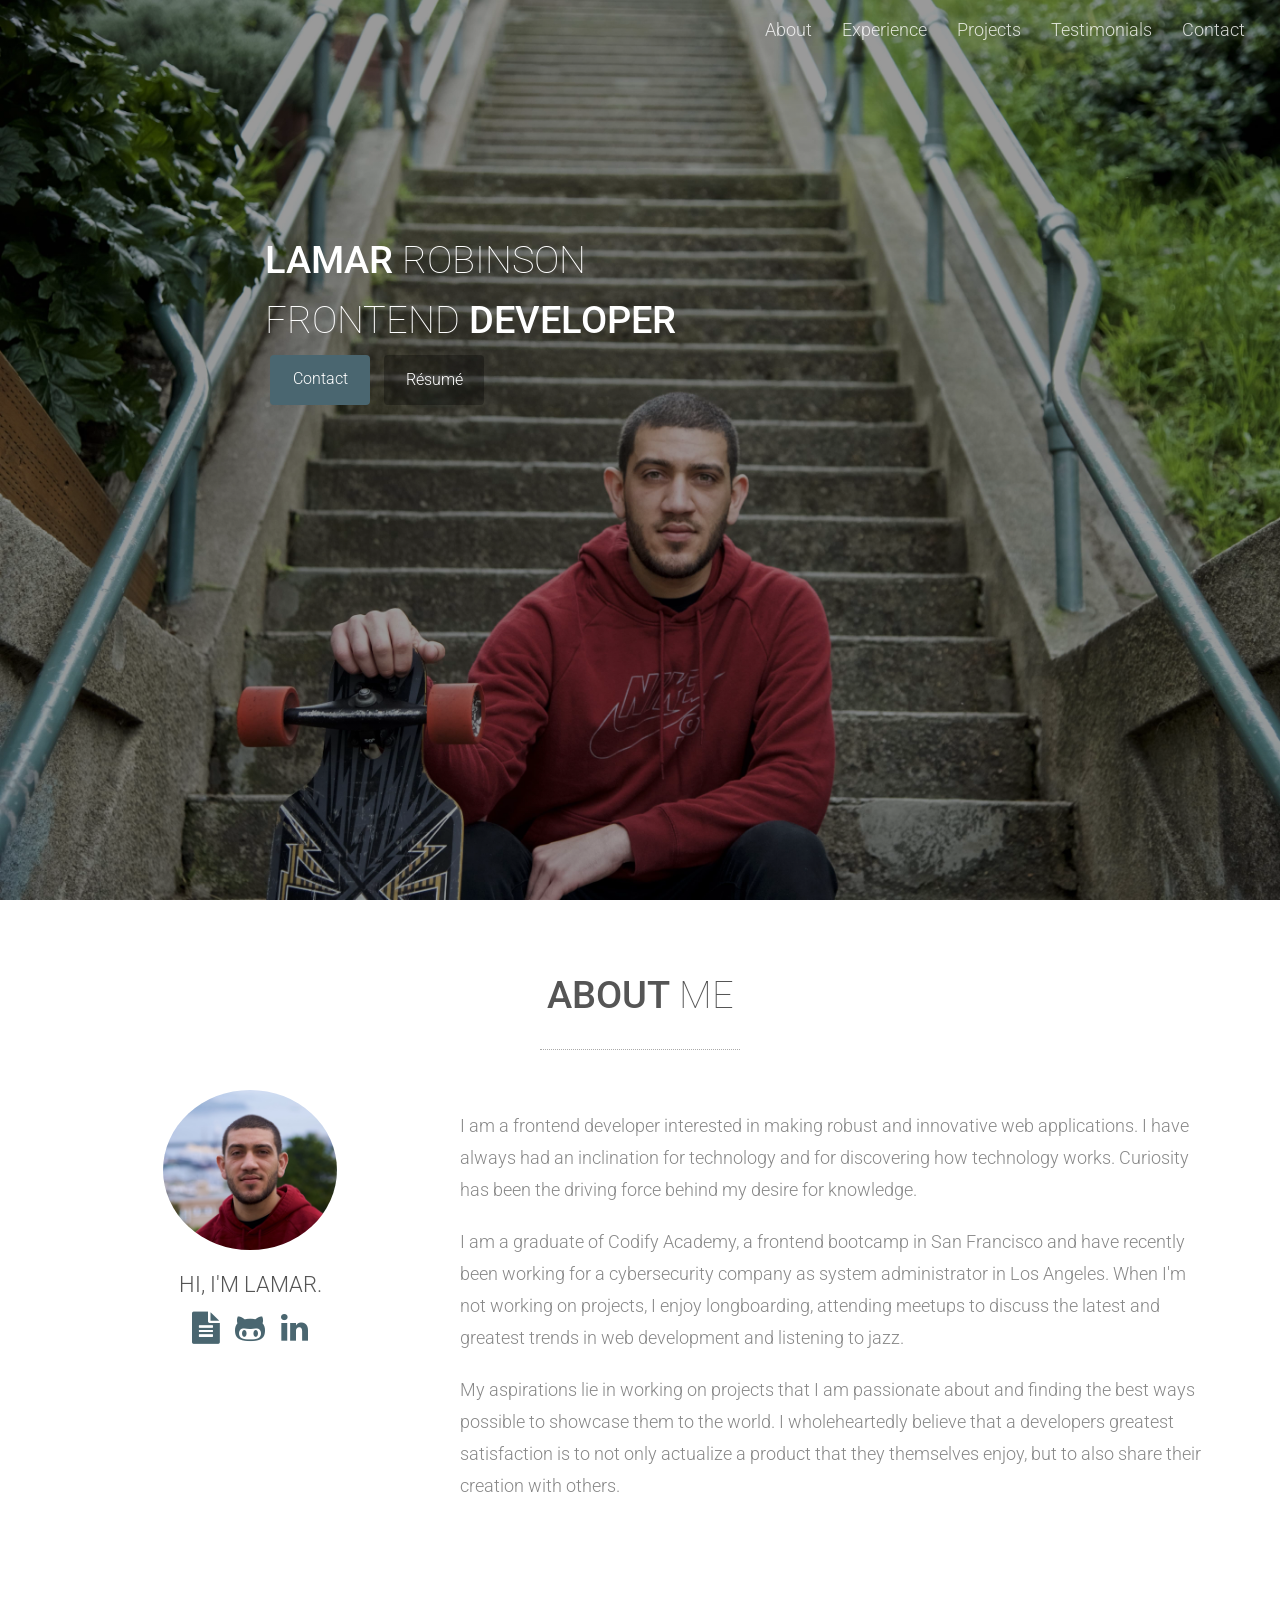
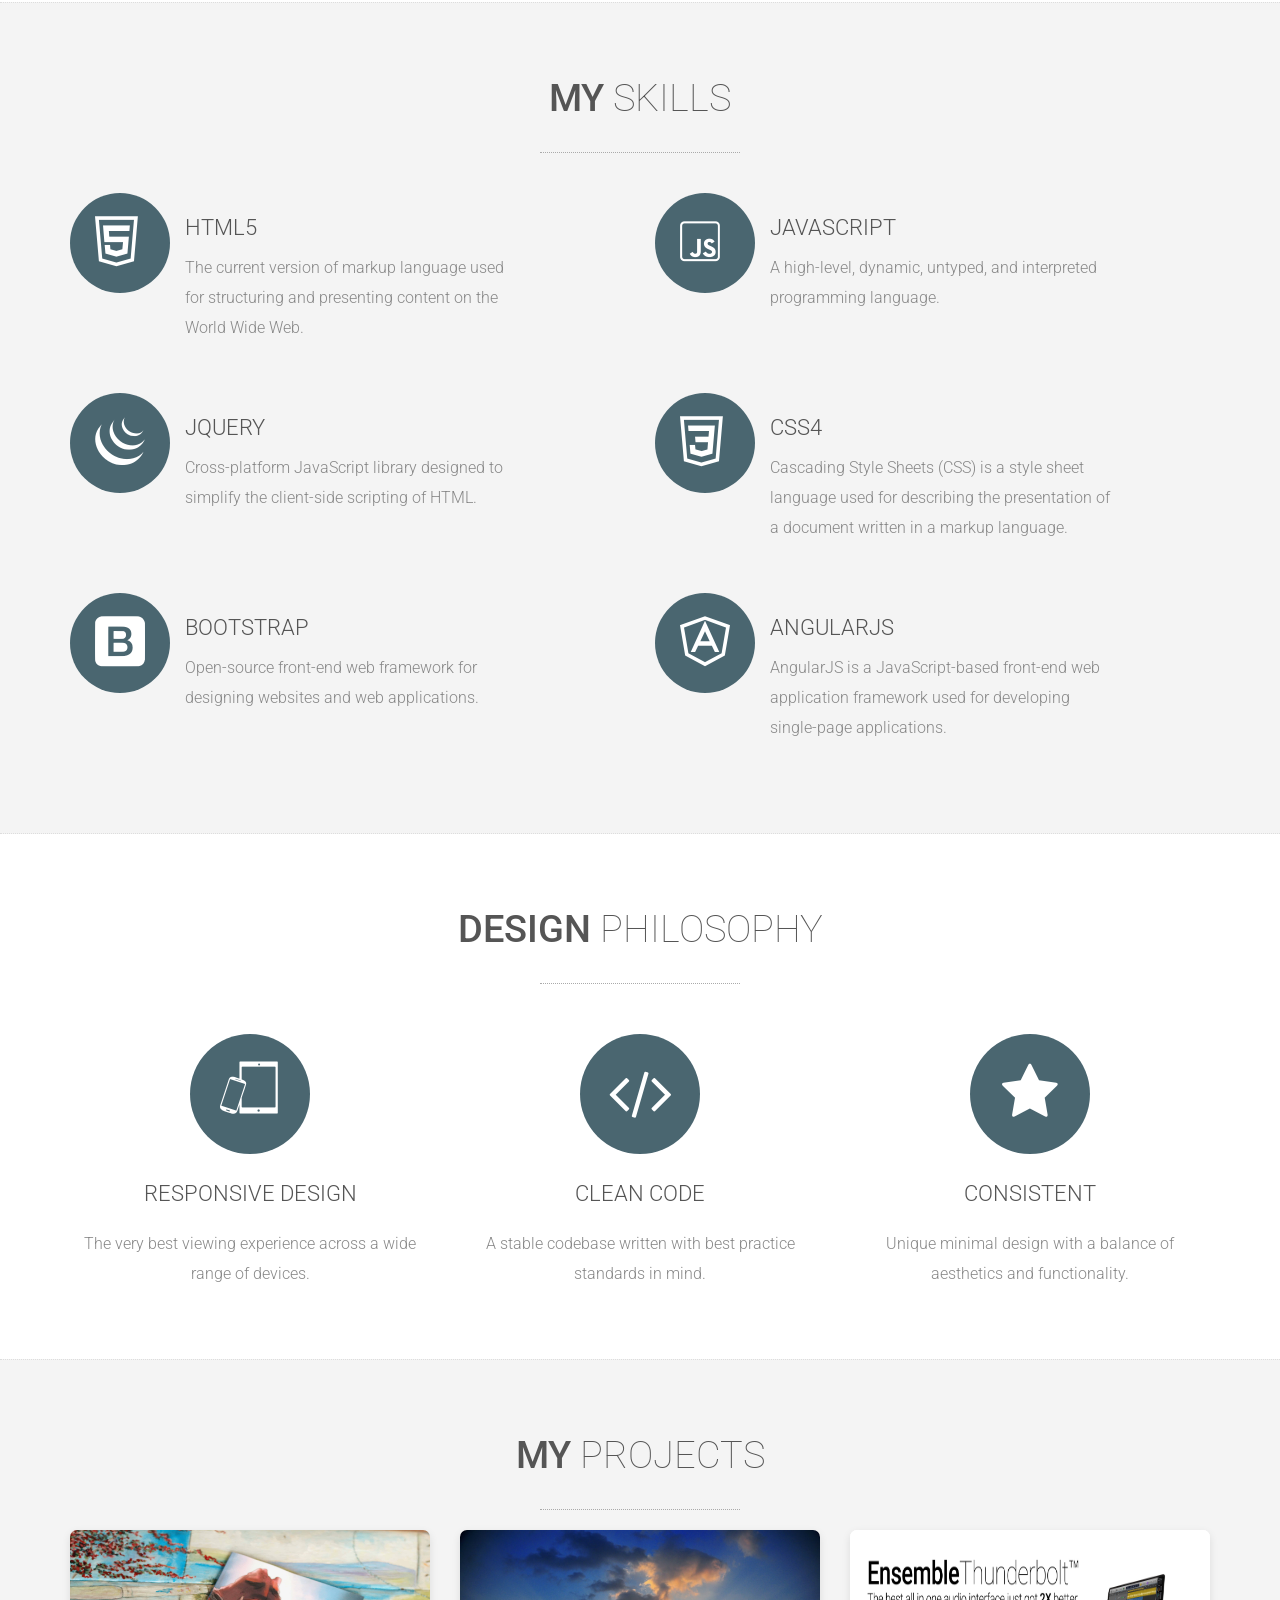
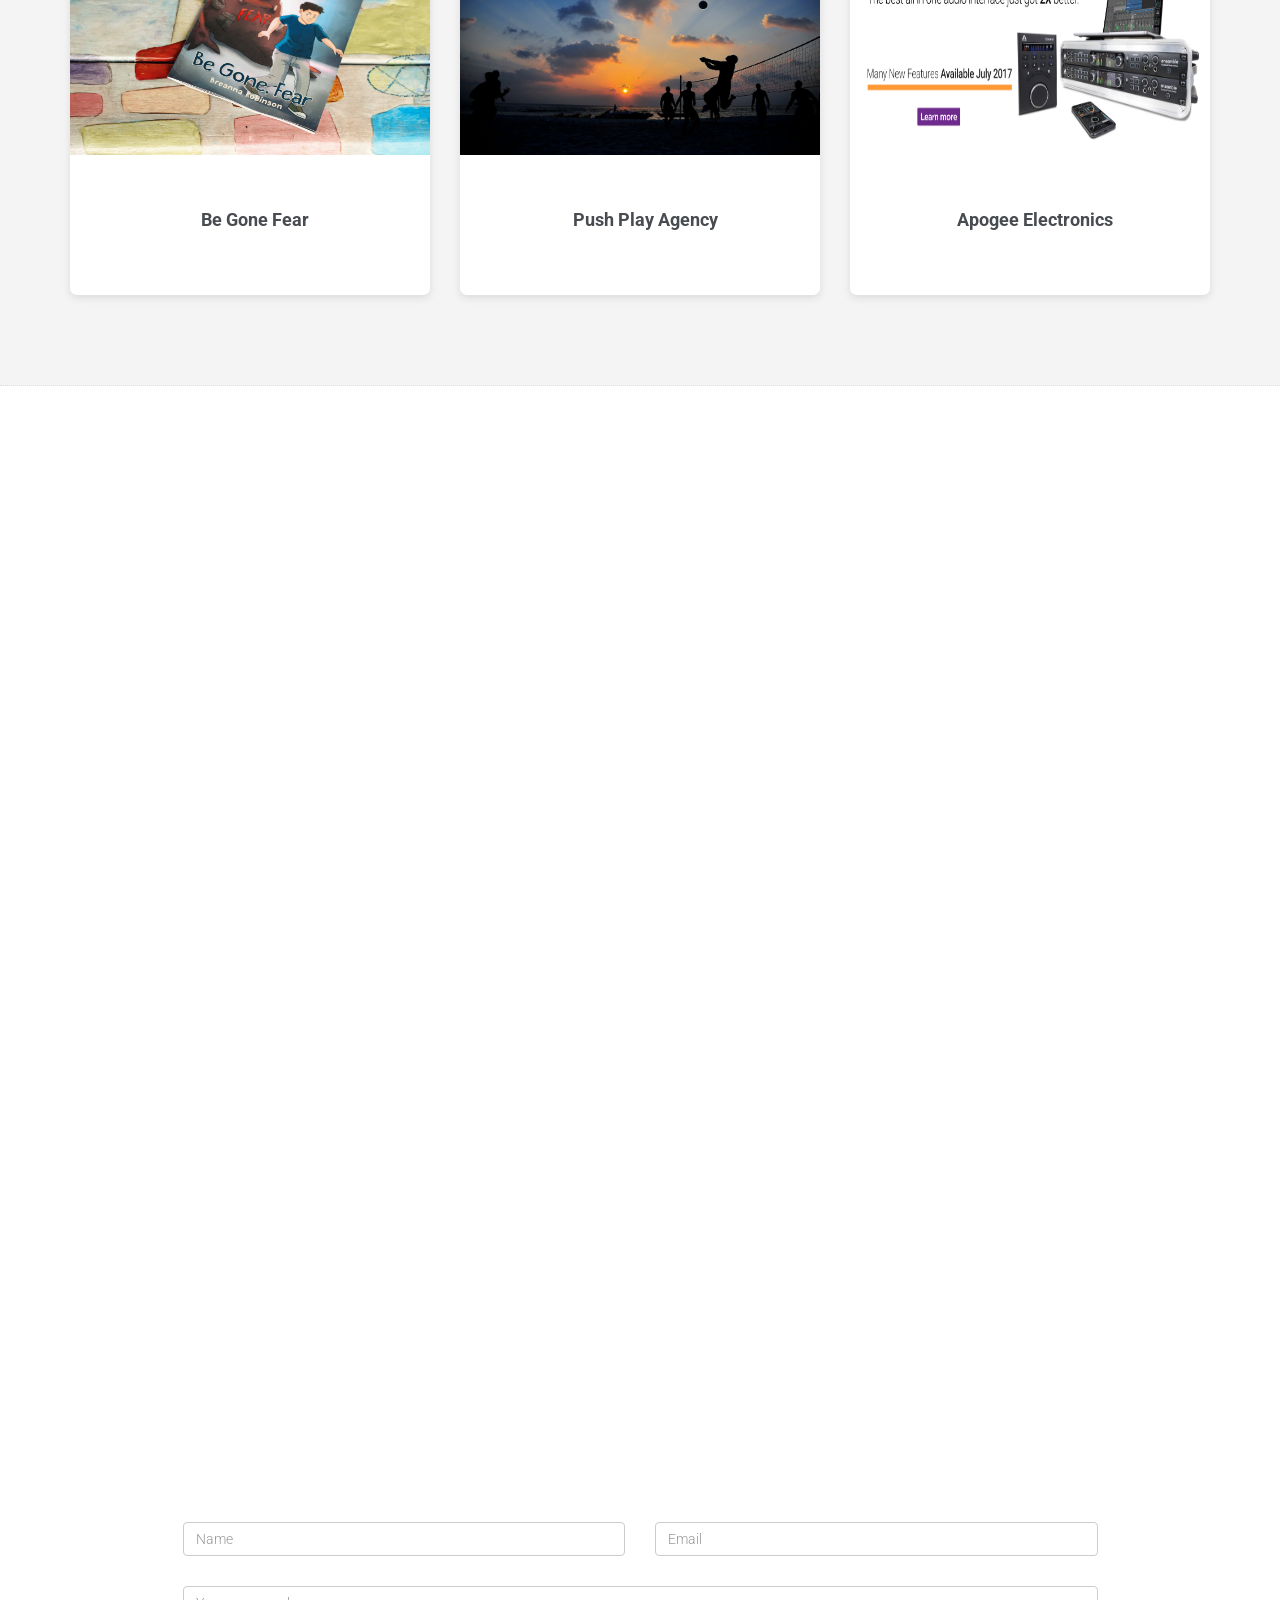
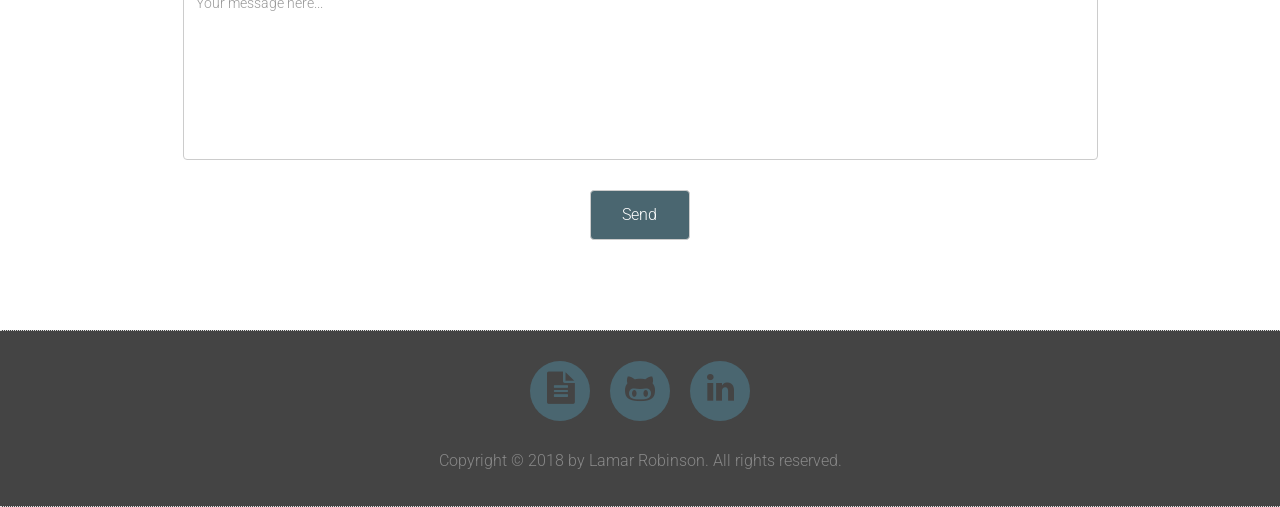
==== index.html @ 63bab038 "Apogee fix" ====
<!DOCTYPE html>
<html lang="en">

<head>

  <meta charset="utf-8">
  <meta http-equiv="X-UA-Compatible" content="IE=edge">
  <meta name="viewport" content="width=device-width, initial-scale=1">
  <title>Lamar Robinson | FrontEnd Developer</title>
  <meta name="description" content="Developer Portfolio">
  <meta name="keywords" content="Developer Portfolio">
  <meta name="author" content="Lamar Robinson">

  <!-- CSS -->
  <link rel="stylesheet" href="http://fonts.googleapis.com/css?family=Roboto:400,100,300,500">
  <link rel="stylesheet" href="src/css/bootstrap.min.css">
  <link rel="stylesheet" href="src/fonts/font-mfizz/font-mfizz.css">
  <link rel="stylesheet" href="src/fonts/font-awesome/css/font-awesome.min.css">
  <link rel="stylesheet" href="src/css/animate.css">
  <link rel="stylesheet" href="src/css/style.css">
  <link rel="stylesheet" href="src/css/media-queries.css">

  <!-- Favicon -->
  <link rel="shortcut icon" href="src/favicon/favicon.ico">

</head>

<body>

  <!-- Navigation -->
  <nav class="navbar navbar-inverse navbar-fixed-top navbar-no-bg" role="navigation">
    <div class="container-fuild">
      <div class="navbar-header">
        <button type="button" class="navbar-toggle collapsed" data-toggle="collapse" data-target="#top-navbar-1">
						<span class="sr-only">Toggle navigation</span>
						<span class="icon-bar"></span>
						<span class="icon-bar"></span>
						<span class="icon-bar"></span>
					</button>
      </div>
      <!-- Collect the nav links, forms, and other content for toggling -->
      <div class="collapse navbar-collapse" id="top-navbar-1">
        <ul class="nav navbar-nav navbar-right">
          <li><a class="scroll-link" data-toggle="collapse" data-target="#top-navbar-1" href="#about-me">About</a></li>
          <li><a class="scroll-link" data-toggle="collapse" data-target="#top-navbar-1" href="#skills">Experience</a></li>
          <li><a class="scroll-link" data-toggle="collapse" data-target="#top-navbar-1" href="#projects">Projects</a></li>
          <li><a class="scroll-link" data-toggle="collapse" data-target="#top-navbar-1" href="#testimonials">Testimonials</a></li>
          <li><a class="scroll-link" data-toggle="collapse" data-target="#top-navbar-1" href="#contact">Contact</a></li>
        </ul>
      </div>
    </div>
  </nav>

  <!-- Header -->
  <header class="section-container section-container-image-bg header-container">
    <div class="container-fluid">
      <div class="row">
        <div class="col-sm-12">
          <div class="header-text">
            <h1 class="wow fadeInLeftBig"><strong>Lamar</strong> Robinson</h1>
            <h1 class="wow fadeInLeftBig">FrontEnd <strong>Developer</strong></h1>
            <div class="header-links wow fadeInUp">
              <a class="btn btn-default scroll-link" href="#contact">Contact</a>
              <a class="btn btn-alt" href="src/pdf/resume.pdf" target="_blank">Résumé</a>
            </div>
          </div>
        </div>
      </div>
    </div>
  </header>

  <!-- About Me -->
  <section class="section-container about-me-container">
    <div class="container">
      <div class="row">
        <div class="col-sm-12 section-description wow fadeIn">
          <h2><strong>About</strong> Me</h2>
          <div class="divider-1 wow fadeInUp"><span></span></div>
        </div>
      </div>
      <div class="row">
        <div class="col-sm-4 about-me-box wow fadeInUp">
          <div class="about-me-photo">
            <img src="src/img/about/about.jpg">
          </div>
          <h3>Hi, I'm Lamar.</h3>
          <div class="about-me-social">
            <a href="src/pdf/resume.pdf" target="_blank"><i class="fa fa-file-text"></i></a>
            <a href="https://github.com/lrobinson823" target="_blank"><i class="fa fa-github-alt"></i></a>
            <a href="https://www.linkedin.com/in/lamar-robinson-383b4a132/" target="_blank"><i class="fa fa-linkedin"></i></a>
          </div>
        </div>
        <div class="col-sm-8 about-me-box wow fadeInLeft">
          <div class="about-me-box-text">
            <p class="medium-paragraph">
              I am a frontend developer interested in making robust and innovative web applications. I have always had an inclination for technology and for discovering how technology works. Curiosity has been the driving force behind my desire for knowledge.
            </p>
            <p class="medium-paragraph">
              I am a graduate of Codify Academy, a frontend bootcamp in San Francisco and have recently been working for a cybersecurity company as system administrator in Los Angeles. When I'm not working on projects, I enjoy longboarding, attending meetups to discuss
              the latest and greatest trends in web development and listening to jazz.
            </p>
            <p class="medium-paragraph">
              My aspirations lie in working on projects that I am passionate about and finding the best ways possible to showcase them to the world. I wholeheartedly believe that a developers greatest satisfaction is to not only actualize a product that they themselves
              enjoy, but to also share their creation with others.
            </p>
          </div>
        </div>
      </div>
    </div>
  </section>

  <!-- My Skills -->
  <section class="section-container section-container-gray-bg skills-container">
    <div class="container">
      <div class="row">
        <div class="col-sm-12 section-description wow fadeIn">
          <h2><strong>My</strong> Skills</h2>
          <div class="divider-1 wow fadeInUp"><span></span></div>
        </div>
      </div>
      <div class="row">
        <div class="col-sm-6 skills-box wow fadeInRight">
          <div class="col-sm-4 skills-box-text-icon">
            <i class="icon-html5"></i>
          </div>
          <div class="col-sm-8 skills-box-text-description">
            <h3>HTML5</h3>
            <p>The current version of markup language used for structuring and presenting content on the World Wide Web.</p>
          </div>
        </div>
        <div class="col-sm-6 skills-box wow fadeInRight">
          <div class="col-sm-4 skills-box-text-icon">
            <i class="icon-javascript"></i>
          </div>
          <div class="col-sm-8 skills-box-text-description">
            <h3>Javascript</h3>
            <p>A high-level, dynamic, untyped, and interpreted programming language.</p>
          </div>
        </div>
      </div>
      <div class="row">
        <div class="col-sm-6 skills-box wow fadeInRight">
          <div class="col-sm-4 skills-box-text-icon">
            <i class="icon-jquery"></i>
          </div>
          <div class="col-sm-8 skills-box-text-description">
            <h3>Jquery</h3>
            <p>Cross-platform JavaScript library designed to simplify the client-side scripting of HTML.</p>
          </div>
        </div>
        <div class="col-sm-6 skills-box wow fadeInRight">
          <div class="col-sm-4 skills-box-text-icon">
            <i class="icon-css3"></i>
          </div>
          <div class="col-sm-8 skills-box-text-description">
            <h3>CSS4</h3>
            <p>Cascading Style Sheets (CSS) is a style sheet language used for describing the presentation of a document written in a markup language.</p>
          </div>
        </div>
      </div>
      <div class="row">
        <div class="col-sm-6 skills-box wow fadeInRight">
          <div class="col-sm-4 skills-box-text-icon">
            <i class="icon-bootstrap"></i>
          </div>
          <div class="col-sm-8 skills-box-text-description">
            <h3>Bootstrap</h3>
            <p>Open-source front-end web framework for designing websites and web applications.</p>
          </div>
        </div>
        <div class="col-sm-6 skills-box wow fadeInRight">
          <div class="col-sm-4 skills-box-text-icon">
            <i class="icon-angular-alt"></i>
          </div>
          <div class="col-sm-8 skills-box-text-description">
            <h3>AngularJS</h3>
            <p>AngularJS is a JavaScript-based front-end web application framework used for developing single-page applications.</p>
          </div>
        </div>
      </div>
    </div>
  </section>

  <!-- Design Philosophy -->
  <section class="section-container philosophy-container">
    <div class="container">
      <div class="row">
        <div class="col-sm-12 section-description wow fadeIn">
          <h2><strong>Design</strong> Philosophy</h2>
          <div class="divider-1 wow fadeInUp"><span></span></div>
        </div>
      </div>
      <div class="row">
        <div class="col-sm-4 philosophy-box wow fadeInUp">
          <div class="philosophy-box-icon">
            <i class="icon-mobile-device"></i>
          </div>
          <h3>Responsive Design</h3>
          <p>The very best viewing experience across a wide range of devices.</p>
        </div>
        <div class="col-sm-4 philosophy-box wow fadeInDown">
          <div class="philosophy-box-icon">
            <i class="fa fa-code"></i>
          </div>
          <h3>Clean Code</h3>
          <p>A stable codebase written with best practice standards in mind.</p>
        </div>
        <div class="col-sm-4 philosophy-box wow fadeInUp">
          <div class="philosophy-box-icon">
            <i class="fa fa-star"></i>
          </div>
          <h3>Consistent</h3>
          <p>Unique minimal design with a balance of aesthetics and functionality.</p>
        </div>
      </div>
    </div>
  </section>

  <!-- Projects -->
  <section class="section-container section-container-gray-bg projects-container">
    <div class="container">
      <div class="row">
        <div class="col-sm-12 section-description wow fadeIn">
          <h2><strong>My</strong> Projects</h2>
          <div class="divider-1 wow fadeInUp"><span></span></div>
        </div>
      </div>
      <div class="row">
        <div class="col-md-4 col-sm-6 col-xxs-12 wow fadeIn">
          <a class="project" href="http://begonefear.com/" target="_blank">
            <img src="src/img/projects/BeGoneFear.jpg" class="img-responsive">
            <div class="project-text">
              <h2>Be Gone Fear</h2>
              <p></p>
            </div>
          </a>
        </div>
        <div class="col-md-4 col-sm-6 col-xxs-12 wow fadeIn">
          <a class="project" href="https://pushplayagency.github.io/" target="_blank">
            <img src="src/img/projects/PushPlayAgency.jpg" class="img-responsive">
            <div class="project-text">
              <h2>Push Play Agency</h2>
              <p></p>
            </div>
          </a>
        </div>
        <div class="col-md-4 col-sm-6 col-xxs-12 wow fadeIn">
          <a class="project" href="https://apogeeelectronics.github.io/" target="_blank">
            <img src="src/img/projects/Apogee.jpg" class="img-responsive">
            <div class="project-text">
              <h2>Apogee Electronics</h2>
              <p></p>
            </div>
          </a>
        </div>
      </div>
    </div>
  </section>

  <!-- My Testimonials -->
  <section class="section-container testimonials-container">
    <div class="container">
      <div class="row">
        <div class="col-sm-12 section-description wow fadeIn">
          <h2><strong>My</strong> Testimonials</h2>
          <div class="divider-1 wow fadeInUp"><span></span></div>
        </div>
      </div>
      <div class="row">
        <div class="col-sm-10 col-sm-offset-1 testimonial-list wow fadeInUp">
          <div role="tabpanel">
            <!-- Tab panes -->
            <div class="tab-content">
              <div class="tab-pane fade in active" role="tabpanel" id="tab1">
                <div class="testimonial-image">
                  <img src="src/img/testimonials/philippSchulte.jpg">
                </div>
                <div class="testimonial-text">
                  <h4><strong>Philipp Schulte</strong> - Developer at <img src="src/img/testimonials/fastlyLogo.jpg"></h4>
                  <p>
                    "I would highly recommend Lamar as a conscientious developer dedicated to improving his coding skills and refining his craft."
                  </p>
                </div>
              </div>
              <div class="tab-pane fade" role="tabpanel" id="tab2">
                <div class="testimonial-image">
                  <img src="src/img/testimonials/isaacHartwick.jpg">
                </div>
                <div class="testimonial-text">
                  <h4><strong>Isaac Hartwick</strong> - Developer at <img src="src/img/testimonials/edrivingLogo.jpg"></h4>
                  <p>
                    "Lamar is an all around great guy. He's very dependable and has a great combination of technical and soft skills. He's very engaging and not afraid to ask questions to better comprehend the task at hand."
                  </p>
                </div>
              </div>
            </div>
            <!-- Nav tabs -->
            <ul class="nav nav-tabs" role="tablist">
              <li class="active" role="presentation">
                <a href="#tab1" aria-controls="tab1" role="tab" data-toggle="tab"></a>
              </li>
              <li role="presentation">
                <a href="#tab2" aria-controls="tab2" role="tab" data-toggle="tab"></a>
              </li>
            </ul>
          </div>
        </div>
      </div>
    </div>
  </section>

  <!-- Call to Action -->
  <section class="section-container section-container-image-bg call-to-action-container">
    <div class="container">
      <div class="row">
        <div class="col-sm-12 section-description wow fadeInLeftBig">
          <h2><strong>Let's</strong> Collaborate!</h2>
          <div class="divider-1 wow fadeInUp"><span></span></div>
          <p class="medium-paragraph">
            I am always looking for new and exciting work to add to my portfolio. I can't wait to hear about your project and look forward to learning how we can work together to make it happen! I’m currently open to project-based work as well as interested in full-time
            opportunities. If you are looking for a frontend developer, drop me a line!
          </p>
        </div>
      </div>
    </div>
  </section>

  <!-- Contact -->
  <section class="section-container contact-container">
    <div class="container">
      <div class="row">
        <div class="col-sm-12 section-description wow fadeIn">
          <h2><strong>Get</strong> Connected</h2>
          <div class="divider-1 wow fadeInUp"><span></span></div>
        </div>
      </div>
      <div class="row">
        <div class="col-lg-10 col-lg-offset-1">
          <form class="contact-form" method="POST" action="https://formspree.io/NW823@yahoo.com">
            <div class="col-md-6">
              <input class="form-control" type="text" name="name" placeholder="Name" required>
            </div>
            <div class="col-md-6">
              <input class="form-control" type="email" name="_replyto" placeholder="Email" required>
            </div>
            <div class="col-md-12">
              <textarea class="form-control" rows="8" name="message" placeholder="Your message here..." required></textarea>
            </div>
            <div class="col-md-4 col-md-offset-4">
              <input class="btn btn-default" type="submit" value="Send">
            </div>
          </form>
        </div>
      </div>
    </div>
  </section>

  <!-- Footer -->
  <footer class="section-container section-container-dark-gray-bg footer-container">
    <div class="container">
      <div class="row">
        <div class="col-sm-12 footer-social">
          <a href="src/pdf/resume.pdf" target="_blank"><i class="fa fa-file-text"></i></a>
          <a href="https://github.com/lrobinson823" target="_blank"><i class="fa fa-github-alt"></i></a>
          <a href="https://www.linkedin.com/in/lamar-robinson-383b4a132/" target="_blank"><i class="fa fa-linkedin"></i></a>
        </div>
      </div>
      <div class="row">
        <div class="col-sm-12 footer-copyright">
          Copyright © 2018 by Lamar Robinson. All rights reserved.
        </div>
      </div>
    </div>
  </footer>

  <!-- Javascript -->
  <script src="src/js/jquery.min.js"></script>
  <script src="src/js/bootstrap.min.js"></script>
  <script src="src/js/wow.min.js"></script>
  <script src="src/js/waypoints.min.js"></script>
  <script src="src/js/scripts.js"></script>

</body>

</html>
---- src/fonts/font-mfizz/font-mfizz.css ----
/*!
 * Font Mfizz 2.4.1
 * Copyright 2013-2017 Fizzed, Inc.
 * MIT License
 *
 * Project: http://fizzed.com/oss/font-mfizz
 *
 * The font designed for technology and software geeks representing programming
 * languages, operating systems, software engineering, and technology.
 *
 * Fizzed, Inc.
 * Web: http://fizzed.com/
 * Twitter: http://twitter.com/fizzed_inc
 */

@font-face {
  font-family: "FontMfizz";
  src: url("./font-mfizz.eot");
  src: url("./font-mfizz.eot?#iefix") format("embedded-opentype"),
       url("./font-mfizz.woff") format("woff"),
       url("./font-mfizz.ttf") format("truetype"),
       url("./font-mfizz.svg#font-mfizz") format("svg");
  font-weight: normal;
  font-style: normal;
}

@media screen and (-webkit-min-device-pixel-ratio:0) {
  @font-face {
    font-family: "FontMfizz";
    src: url("./font-mfizz.svg#font-mfizz") format("svg");
  }
}

[data-icon]:before { content: attr(data-icon); }

[data-icon]:before,
.icon-3dprint:before,
.icon-alpinelinux:before,
.icon-angular:before,
.icon-angular-alt:before,
.icon-antenna:before,
.icon-apache:before,
.icon-archlinux:before,
.icon-aws:before,
.icon-azure:before,
.icon-backbone:before,
.icon-blackberry:before,
.icon-bomb:before,
.icon-bootstrap:before,
.icon-c:before,
.icon-cassandra:before,
.icon-centos:before,
.icon-clojure:before,
.icon-codeigniter:before,
.icon-codepen:before,
.icon-coffee-bean:before,
.icon-cplusplus:before,
.icon-csharp:before,
.icon-css:before,
.icon-css3:before,
.icon-css3-alt:before,
.icon-d3:before,
.icon-database:before,
.icon-database-alt:before,
.icon-database-alt2:before,
.icon-debian:before,
.icon-docker:before,
.icon-dreamhost:before,
.icon-elixir:before,
.icon-elm:before,
.icon-erlang:before,
.icon-exherbo:before,
.icon-fedora:before,
.icon-fire-alt:before,
.icon-freebsd:before,
.icon-freecodecamp:before,
.icon-gentoo:before,
.icon-ghost:before,
.icon-git:before,
.icon-gnome:before,
.icon-go:before,
.icon-go-alt:before,
.icon-google:before,
.icon-google-alt:before,
.icon-google-code:before,
.icon-google-developers:before,
.icon-gradle:before,
.icon-grails:before,
.icon-grails-alt:before,
.icon-grunt:before,
.icon-gulp:before,
.icon-gulp-alt:before,
.icon-hadoop:before,
.icon-haskell:before,
.icon-heroku:before,
.icon-html:before,
.icon-html5:before,
.icon-html5-alt:before,
.icon-iphone:before,
.icon-java:before,
.icon-java-bold:before,
.icon-java-duke:before,
.icon-javascript:before,
.icon-javascript-alt:before,
.icon-jetty:before,
.icon-jquery:before,
.icon-kde:before,
.icon-laravel:before,
.icon-line-graph:before,
.icon-linux-mint:before,
.icon-looking:before,
.icon-magento:before,
.icon-mariadb:before,
.icon-maven:before,
.icon-microscope:before,
.icon-mobile-device:before,
.icon-mobile-phone-alt:before,
.icon-mobile-phone-broadcast:before,
.icon-mongodb:before,
.icon-mssql:before,
.icon-mysql:before,
.icon-mysql-alt:before,
.icon-netbsd:before,
.icon-nginx:before,
.icon-nginx-alt:before,
.icon-nginx-alt2:before,
.icon-nodejs:before,
.icon-npm:before,
.icon-objc:before,
.icon-openshift:before,
.icon-oracle:before,
.icon-oracle-alt:before,
.icon-osx:before,
.icon-perl:before,
.icon-phone-alt:before,
.icon-phone-gap:before,
.icon-phone-retro:before,
.icon-php:before,
.icon-php-alt:before,
.icon-playframework:before,
.icon-playframework-alt:before,
.icon-plone:before,
.icon-postgres:before,
.icon-postgres-alt:before,
.icon-python:before,
.icon-raspberrypi:before,
.icon-reactjs:before,
.icon-redhat:before,
.icon-redis:before,
.icon-ruby:before,
.icon-ruby-on-rails:before,
.icon-ruby-on-rails-alt:before,
.icon-rust:before,
.icon-sass:before,
.icon-satellite:before,
.icon-scala:before,
.icon-scala-alt:before,
.icon-script:before,
.icon-script-alt:before,
.icon-shell:before,
.icon-sitefinity:before,
.icon-solaris:before,
.icon-splatter:before,
.icon-spring:before,
.icon-suse:before,
.icon-svg:before,
.icon-symfony:before,
.icon-tomcat:before,
.icon-ubuntu:before,
.icon-unity:before,
.icon-wireless:before,
.icon-wordpress:before,
.icon-x11:before {
  display: inline-block;
  font-family: "FontMfizz";
  font-style: normal;
  font-weight: normal;
  font-variant: normal;
  line-height: 1;
  text-decoration: inherit;
  text-rendering: optimizeLegibility;
  text-transform: none;
  -moz-osx-font-smoothing: grayscale;
  -webkit-font-smoothing: antialiased;
  font-smoothing: antialiased;
}

.icon-3dprint:before { content: "\f100"; }
.icon-alpinelinux:before { content: "\f101"; }
.icon-angular:before { content: "\f102"; }
.icon-angular-alt:before { content: "\f103"; }
.icon-antenna:before { content: "\f104"; }
.icon-apache:before { content: "\f105"; }
.icon-archlinux:before { content: "\f106"; }
.icon-aws:before { content: "\f107"; }
.icon-azure:before { content: "\f108"; }
.icon-backbone:before { content: "\f109"; }
.icon-blackberry:before { content: "\f10a"; }
.icon-bomb:before { content: "\f10b"; }
.icon-bootstrap:before { content: "\f10c"; }
.icon-c:before { content: "\f10d"; }
.icon-cassandra:before { content: "\f10e"; }
.icon-centos:before { content: "\f10f"; }
.icon-clojure:before { content: "\f110"; }
.icon-codeigniter:before { content: "\f111"; }
.icon-codepen:before { content: "\f112"; }
.icon-coffee-bean:before { content: "\f113"; }
.icon-cplusplus:before { content: "\f114"; }
.icon-csharp:before { content: "\f115"; }
.icon-css:before { content: "\f116"; }
.icon-css3:before { content: "\f117"; }
.icon-css3-alt:before { content: "\f118"; }
.icon-d3:before { content: "\f119"; }
.icon-database:before { content: "\f11a"; }
.icon-database-alt:before { content: "\f11b"; }
.icon-database-alt2:before { content: "\f11c"; }
.icon-debian:before { content: "\f11d"; }
.icon-docker:before { content: "\f11e"; }
.icon-dreamhost:before { content: "\f11f"; }
.icon-elixir:before { content: "\f120"; }
.icon-elm:before { content: "\f121"; }
.icon-erlang:before { content: "\f122"; }
.icon-exherbo:before { content: "\f123"; }
.icon-fedora:before { content: "\f124"; }
.icon-fire-alt:before { content: "\f125"; }
.icon-freebsd:before { content: "\f126"; }
.icon-freecodecamp:before { content: "\f127"; }
.icon-gentoo:before { content: "\f128"; }
.icon-ghost:before { content: "\f129"; }
.icon-git:before { content: "\f12a"; }
.icon-gnome:before { content: "\f12b"; }
.icon-go:before { content: "\f12c"; }
.icon-go-alt:before { content: "\f12d"; }
.icon-google:before { content: "\f12e"; }
.icon-google-alt:before { content: "\f12f"; }
.icon-google-code:before { content: "\f130"; }
.icon-google-developers:before { content: "\f131"; }
.icon-gradle:before { content: "\f132"; }
.icon-grails:before { content: "\f133"; }
.icon-grails-alt:before { content: "\f134"; }
.icon-grunt:before { content: "\f135"; }
.icon-gulp:before { content: "\f136"; }
.icon-gulp-alt:before { content: "\f137"; }
.icon-hadoop:before { content: "\f138"; }
.icon-haskell:before { content: "\f139"; }
.icon-heroku:before { content: "\f13a"; }
.icon-html:before { content: "\f13b"; }
.icon-html5:before { content: "\f13c"; }
.icon-html5-alt:before { content: "\f13d"; }
.icon-iphone:before { content: "\f13e"; }
.icon-java:before { content: "\f13f"; }
.icon-java-bold:before { content: "\f140"; }
.icon-java-duke:before { content: "\f141"; }
.icon-javascript:before { content: "\f142"; }
.icon-javascript-alt:before { content: "\f143"; }
.icon-jetty:before { content: "\f144"; }
.icon-jquery:before { content: "\f145"; }
.icon-kde:before { content: "\f146"; }
.icon-laravel:before { content: "\f147"; }
.icon-line-graph:before { content: "\f148"; }
.icon-linux-mint:before { content: "\f149"; }
.icon-looking:before { content: "\f14a"; }
.icon-magento:before { content: "\f14b"; }
.icon-mariadb:before { content: "\f14c"; }
.icon-maven:before { content: "\f14d"; }
.icon-microscope:before { content: "\f14e"; }
.icon-mobile-device:before { content: "\f14f"; }
.icon-mobile-phone-alt:before { content: "\f150"; }
.icon-mobile-phone-broadcast:before { content: "\f151"; }
.icon-mongodb:before { content: "\f152"; }
.icon-mssql:before { content: "\f153"; }
.icon-mysql:before { content: "\f154"; }
.icon-mysql-alt:before { content: "\f155"; }
.icon-netbsd:before { content: "\f156"; }
.icon-nginx:before { content: "\f157"; }
.icon-nginx-alt:before { content: "\f158"; }
.icon-nginx-alt2:before { content: "\f159"; }
.icon-nodejs:before { content: "\f15a"; }
.icon-npm:before { content: "\f15b"; }
.icon-objc:before { content: "\f15c"; }
.icon-openshift:before { content: "\f15d"; }
.icon-oracle:before { content: "\f15e"; }
.icon-oracle-alt:before { content: "\f15f"; }
.icon-osx:before { content: "\f160"; }
.icon-perl:before { content: "\f161"; }
.icon-phone-alt:before { content: "\f162"; }
.icon-phone-gap:before { content: "\f163"; }
.icon-phone-retro:before { content: "\f164"; }
.icon-php:before { content: "\f165"; }
.icon-php-alt:before { content: "\f166"; }
.icon-playframework:before { content: "\f167"; }
.icon-playframework-alt:before { content: "\f168"; }
.icon-plone:before { content: "\f169"; }
.icon-postgres:before { content: "\f16a"; }
.icon-postgres-alt:before { content: "\f16b"; }
.icon-python:before { content: "\f16c"; }
.icon-raspberrypi:before { content: "\f16d"; }
.icon-reactjs:before { content: "\f16e"; }
.icon-redhat:before { content: "\f16f"; }
.icon-redis:before { content: "\f170"; }
.icon-ruby:before { content: "\f171"; }
.icon-ruby-on-rails:before { content: "\f172"; }
.icon-ruby-on-rails-alt:before { content: "\f173"; }
.icon-rust:before { content: "\f174"; }
.icon-sass:before { content: "\f175"; }
.icon-satellite:before { content: "\f176"; }
.icon-scala:before { content: "\f177"; }
.icon-scala-alt:before { content: "\f178"; }
.icon-script:before { content: "\f179"; }
.icon-script-alt:before { content: "\f17a"; }
.icon-shell:before { content: "\f17b"; }
.icon-sitefinity:before { content: "\f17c"; }
.icon-solaris:before { content: "\f17d"; }
.icon-splatter:before { content: "\f17e"; }
.icon-spring:before { content: "\f17f"; }
.icon-suse:before { content: "\f180"; }
.icon-svg:before { content: "\f181"; }
.icon-symfony:before { content: "\f182"; }
.icon-tomcat:before { content: "\f183"; }
.icon-ubuntu:before { content: "\f184"; }
.icon-unity:before { content: "\f185"; }
.icon-wireless:before { content: "\f186"; }
.icon-wordpress:before { content: "\f187"; }
.icon-x11:before { content: "\f188"; }
---- src/css/style.css ----
body {
  font-family: 'Roboto', sans-serif;
  font-size: 16px;
  font-weight: 300;
  color: #888;
  line-height: 30px;
  text-align: center;
}

strong {
  font-weight: 500;
}

a, a:hover, a:focus {
  color: #4A6670;
  text-decoration: none;
  transition: all .3s;
  -o-transition: all .3s;
  -ms-transition: all .3s;
  -moz-transition: all .3s;
  -webkit-transition: all .3s;
}

h1, h2 {
  margin-top: 10px;
  font-size: 38px;
  font-weight: 100;
  color: #555;
  line-height: 50px;
  text-transform: uppercase;
}

h3 {
  font-size: 22px;
  font-weight: 300;
  color: #555;
  line-height: 30px;
  text-transform: uppercase;
}

img {
  max-width: 100%;
}

.medium-paragraph {
  font-size: 18px;
  line-height: 32px;
}

.colored-text {
  color: #4A6670;
}

::selection {
  background: #4A6670;
  color: #fff;
  text-shadow: none;
}

::-moz-selection {
  background: #4A6670;
  color: #fff;
  text-shadow: none;
}


/***** General style, all sections *****/

.section-container {
  margin: 0 auto;
}

.section-container-gray-bg {
  background: #f4f4f4;
  border-top: 1px dotted #ddd;
  border-bottom: 1px dotted #ddd;
}

.section-container-dark-gray-bg {
  background: #444;
  border-top: 1px dotted #ddd;
  border-bottom: 1px dotted #ddd;
}

.section-container-image-bg h1, .section-container-image-bg h2, .section-container-image-bg h3, .section-container-image-bg p {
  color: #fff;
}

.section-container-image-bg .divider-1 span {
  border-color: #fff;
}

.section-description {
  margin-top: 60px;
  padding-bottom: 10px;
}

.btn-default {
  display: inline-block;
  height: 50px;
  min-width: 100px;
  margin: 0 5px;
  padding: 16px 20px 16px 20px;
  background: #4A6670;
  font-size: 16px;
  font-weight: 300;
  line-height: 16px;
  color: #fff;
  border-radius: 4px;
  -moz-border-radius: 4px;
  -webkit-border-radius: 4px;
  border: none;
}

.btn-default:hover, .btn-default:focus, .btn-default:active {
  background: #4A6670;
  color: #fff;
}

.btn-alt {
  display: inline-block;
  height: 50px;
  min-width: 100px;
  margin: 0 5px;
  padding: 16px 20px 16px 20px;
  background: rgba(0, 0, 0, 0.3);
  font-size: 16px;
  font-weight: 300;
  line-height: 16px;
  color: #fff;
  border-radius: 4px;
  -moz-border-radius: 4px;
  -webkit-border-radius: 4px;
}

.btn-alt:hover, .btn-alt:focus, .btn-alt:active, .btn-alt:active:focus {
  background: #4A6670;
  color: #fff;
}


/***** Divider *****/

.divider-1 span {
  display: inline-block;
  width: 200px;
  border-bottom: 1px dotted #aaa;
}


/***** Navigation *****/

.navbar {
  margin-bottom: 0;
  background: #444;
  border: 0;
  transition: all .6s;
  -o-transition: all .6s;
  -ms-transition: all .6s;
  -moz-transition: all .6s;
  -webkit-transition: all .6s;
}

.navbar.navbar-no-bg {
  background: none;
}

ul.navbar-nav {
  font-size: 18px;
  color: #fff;
  margin-right: 20px;
}

.navbar-inverse ul.navbar-nav li a {
  padding-top: 20px;
  padding-bottom: 20px;
  color: #fff;
  opacity: 0.8;
}

.navbar-inverse ul.navbar-nav li a:hover {
  color: #fff;
  opacity: 1;
}

.navbar-inverse ul.navbar-nav li a:focus {
  color: #fff;
  outline: 0;
  opacity: 1;
}

.navbar-toggle {
  margin-top: 13px;
  margin-bottom: 13px;
}


/***** Header *****/

.header-container {
  background-image: linear-gradient(rgba(0, 0, 0, 0.4), rgba(0, 0, 0, 0.4)), url("../img/backgrounds/header.jpg");
  background-size: cover;
  background-position: center bottom;
  height: 100vh;
}

.header-text {
  text-align: left;
  padding: 225px 0 0 250px;
}

.header .header-links {
  margin-top: 35px;
}


/***** About Me *****/

.about-me-container {
  padding-bottom: 60px;
}

.about-me-box {
  margin-top: 20px;
  margin-bottom: 20px;
}

.about-me-box .about-me-photo img {
  max-height: 160px;
  border-radius: 50%;
  -moz-border-radius: 50%;
  -webkit-border-radius: 50%;
}

.about-me-box .about-me-social {
  margin-top: 5px;
  font-size: 32px;
  line-height: 36px;
}

.about-me-box .about-me-social a {
  margin: 0 4px;
  color: #4A6670;
}

.about-me-box-text {
  text-align: left;
}

.about-me-box-text .medium-paragraph {
  margin-top: 20px;
  margin-bottom: 20px;
}


/***** Skills *****/

.skills-container {
  padding-bottom: 60px;
}

.skills-box {
  margin-top: 20px;
  margin-bottom: 20px;
}

.skills-box-text-icon {
  width: 100px;
  height: 100px;
  line-height: 100px;
  color: #fff;
  font-size: 50px;
  text-align: center;
  vertical-align: middle;
  background: #4A6670;
  border-radius: 50%;
  -moz-border-radius: 50%;
  -webkit-border-radius: 50%;
}

.skills-box-text-description {
  text-align: left;
}


/***** Design Philosophy *****/

.philosophy-container {
  padding-bottom: 60px;
}

.philosophy-box {
  padding-top: 30px;
}

.philosophy-box .philosophy-box-icon {
  width: 120px;
  height: 120px;
  line-height: 120px;
  margin: 0 auto;
  color: #fff;
  font-size: 60px;
  text-align: center;
  vertical-align: middle;
  background: #4A6670;
  border-radius: 50%;
  -moz-border-radius: 50%;
  -webkit-border-radius: 50%;
}

.philosophy-box h3 {
  margin-top: 15px;
  padding: 10px 0;
}


/***** Projects *****/

.projects-container {
  padding-bottom: 60px;
}

.project {
  display: block;
  width: 100%;
  position: relative;
  background: #fff;
  overflow: hidden;
  z-index: 9;
  margin: 0 auto;
  margin-bottom: 30px;
  -webkit-box-shadow: 0 3px 8px 0 rgba(0, 0, 0, 0.1);
  -moz-box-shadow: 0 3px 8px 0 rgba(0, 0, 0, 0.1);
  -ms-box-shadow: 03px 8px 0 rgba(0, 0, 0, 0.1);
  -o-box-shadow: 0 3px 8px 0 rgba(0, 0, 0, 0.1);
  box-shadow: 0 3px 8px 0 rgba(0, 0, 0, 0.1);
  -webkit-border-radius: 7px;
  -moz-border-radius: 7px;
  -ms-border-radius: 7px;
  border-radius: 7px;
  -webkit-transition: 0.3s;
  -moz-transition: 0.3s;
  -o-transition: 0.3s;
  transition: 0.3s;
}

.project img {
  width: 100%;
  height: 225px;
  z-index: 8;
  opacity: 1;
  -webkit-transition: 0.3s;
  -o-transition: 0.3s;
  transition: 0.3s;
}

.project .project-text {
  width: 100%;
  height: 140px;
  padding: 30px 10px 10px 20px;
  text-align: center;
}

.project .project-text h2 {
  font-size: 18px;
  font-weight: bold;
  text-transform: none;
  margin-bottom: 10px;
  color: #484c50;
}

.project:hover {
  -webkit-box-shadow: 0 3px 20px 0 rgba(0, 0, 0, 0.1);
  -moz-box-shadow: 0 3px 20px 0 rgba(0, 0, 0, 0.1);
  -ms-box-shadow: 0 3px 20px 0 rgba(0, 0, 0, 0.1);
  -o-box-shadow: 0 3px 20px 0 rgba(0, 0, 0, 0.1);
  box-shadow: 0 3px 20px 0 rgba(0, 0, 0, 0.1);
}

.project:hover img {
  opacity: .7;
}


/***** Testimonials *****/

.testimonials-container {
  padding-bottom: 60px;
}

.testimonial-list {
  margin-top: 30px;
  text-align: center;
}

.testimonial-list .testimonial-image img {
  max-width: 160px;
  border-radius: 50%;
  -moz-border-radius: 50%;
  -webkit-border-radius: 50%;
}

.testimonial-list .testimonial-text {
  margin: 30px 100px 0px 100px;
  text-align: center;
}

.testimonial-list .testimonial-text img {
  height: 1em;
  width: auto;
}

.testimonial-list .nav-tabs {
  margin-top: 30px;
  border: 0;
}

.testimonial-list .nav-tabs li {
  float: none;
  display: inline-block;
  margin-left: 5px;
  margin-right: 5px;
}

.testimonial-list .nav-tabs li a {
  width: 14px;
  height: 14px;
  padding: 0;
  background: #ddd;
  border: 0;
  border-radius: 0;
  -moz-border-radius: 0;
  -webkit-border-radius: 0;
}

.testimonial-list .nav-tabs li a:hover {
  border: 0;
  background: #4A6670;
}

.testimonial-list .nav-tabs li.active a {
  background: #4A6670;
}

.testimonial-list .nav-tabs li.active a:focus {
  border: 0;
}


/***** Call to Action *****/

.call-to-action-container {
  background-image: linear-gradient(rgba(0, 0, 0, 0.4), rgba(0, 0, 0, 0.4)), url("../img/backgrounds/callToAction.jpg");
  background-size: cover;
  background-position: 50% 55%;
  background-attachment: fixed;
  text-align: center;
  vertical-align: middle;
  padding-bottom: 60px;
}


/***** Contact *****/

.contact-container {
  padding-bottom: 60px;
}

.contact-form {
  margin-top: 30px;
}

.contact-form input {
  margin-bottom: 30px;
}

.contact-form textarea {
  margin-bottom: 30px;
  resize: none;
}

.contact-form input, .contact-form textarea {
  outline: none;
  box-shadow: none !important;
  border: 1px solid #ccc !important;
}


/***** Footer *****/

.footer-container {
  padding-top: 30px;
  padding-bottom: 30px;
}

.footer-social {
  font-size: 42px;
  line-height: 42px;
}

.footer-social a i {
  display: inline-block;
  width: 60px;
  height: 60px;
  margin: 0 5px;
  padding-top: 7px;
  background: #4A6670;
  border-radius: 50%;
  -moz-border-radius: 50%;
  -webkit-border-radius: 50%;
  font-size: 32px;
  color: #444;
  line-height: 40px;
  text-align: center;
  vertical-align: middle;
}

.footer-copyright {
  margin-top: 25px;
}
---- src/css/media-queries.css ----
/* ----------- iPhone 5 and 5S ----------- */


/* Portrait */

@media only screen and (min-device-width: 320px) and (max-device-width: 568px) and (-webkit-min-device-pixel-ratio: 2) and (orientation: portrait) {
  /***** Navigation *****/
  .navbar.navbar-no-bg {
    background: #444;
  }
  .navbar-collapse {
    border: 0;
  }
  .navbar-inverse ul.navbar-nav li a {
    padding-top: 10px;
    padding-bottom: 10px;
  }
  /***** Header *****/
  .header-text {
    padding: 80px 0 0 0;
  }
  .header-text h1 {
    font-size: 25px;
    margin: 0;
  }
  .header-text .header-links {
    margin-top: 10px;
  }
  /***** About Me *****/
  .about-me-box {
    margin-right: 20px;
    margin-left: 20px;
  }
  .about-me-box-text {
    margin-top: 30px;
  }
  /***** Testimonials *****/
  .testimonial-list .testimonial-text {
    margin: 30px 0 0 0;
  }
  /***** Projects *****/
  .project {
    width: 90%;
  }
  .project img {
    height: 150px;
  }
  .project .project-text {
    height: 120px;
    padding: 10px;
  }
}


/* Landscape */

@media only screen and (min-device-width: 320px) and (max-device-width: 568px) and (-webkit-min-device-pixel-ratio: 2) and (orientation: landscape) {
  /***** Navigation *****/
  .navbar.navbar-no-bg {
    background: #444;
  }
  .navbar-collapse {
    border: 0;
  }
  .navbar-inverse ul.navbar-nav li a {
    padding-top: 10px;
    padding-bottom: 10px;
  }
  /***** Header *****/
  .header-text {
    padding: 80px 0 0 0;
  }
  .header-text h1 {
    font-size: 25px;
    margin: 0;
  }
  .header-text .header-links {
    margin-top: 10px;
  }
  /***** About Me *****/
  .about-me-box {
    margin-right: 20px;
    margin-left: 20px;
  }
  .about-me-box-text {
    margin-top: 30px;
  }
  /***** Testimonials *****/
  .testimonial-list .testimonial-text {
    margin: 30px 0 0 0;
  }
  /***** Projects *****/
  .project {
    width: 50%;
  }
  .project img {
    height: 150px;
  }
  .project .project-text {
    height: 120px;
    padding: 10px;
  }
}


/* ----------- iPhone 6 ----------- */


/* Portrait */

@media only screen and (min-device-width: 375px) and (max-device-width: 667px) and (-webkit-min-device-pixel-ratio: 2) and (orientation: portrait) {
  /***** Navigation *****/
  .navbar.navbar-no-bg {
    background: #444;
  }
  .navbar-collapse {
    border: 0;
  }
  .navbar-inverse ul.navbar-nav li a {
    padding-top: 10px;
    padding-bottom: 10px;
  }
  /***** Header *****/
  .header-text {
    padding: 120px 0 0 0;
  }
  .header-text h1 {
    font-size: 30px;
    margin: 0;
  }
  .header-text .header-links {
    margin-top: 10px;
  }
  /***** About Me *****/
  .about-me-box {
    margin-right: 20px;
    margin-left: 20px;
  }
  .about-me-box-text {
    margin-top: 30px;
  }
  /***** Testimonials *****/
  .testimonial-list .testimonial-text {
    margin: 30px 0 0 0;
  }
  /***** Projects *****/
  .project {
    width: 90%;
  }
  .project img {
    height: 150px;
  }
  .project .project-text {
    height: 120px;
    padding: 10px;
  }
}


/* Landscape */

@media only screen and (min-device-width: 375px) and (max-device-width: 667px) and (-webkit-min-device-pixel-ratio: 2) and (orientation: landscape) {
  /***** Navigation *****/
  .navbar.navbar-no-bg {
    background: #444;
  }
  .navbar-collapse {
    border: 0;
  }
  .navbar-inverse ul.navbar-nav li a {
    padding-top: 10px;
    padding-bottom: 10px;
  }
  /***** Header *****/
  .header-text {
    padding: 120px 0 0 0;
  }
  .header-text h1 {
    font-size: 30px;
    margin: 0;
  }
  .header-text .header-links {
    margin-top: 10px;
  }
  /***** About Me *****/
  .about-me-box {
    margin-right: 20px;
    margin-left: 20px;
  }
  .about-me-box-text {
    margin-top: 30px;
  }
  /***** Testimonials *****/
  .testimonial-list .testimonial-text {
    margin: 30px 0 0 0;
  }
  /***** Projects *****/
  .project {
    width: 50%;
  }
  .project img {
    height: 150px;
  }
  .project .project-text {
    height: 120px;
    padding: 10px;
  }
}


/* ----------- iPhone 6+ ----------- */


/* Portrait */

@media only screen and (min-device-width: 414px) and (max-device-width: 736px) and (-webkit-min-device-pixel-ratio: 3) and (orientation: portrait) {
  /***** Navigation *****/
  .navbar.navbar-no-bg {
    background: #444;
  }
  .navbar-collapse {
    border: 0;
  }
  .navbar-inverse ul.navbar-nav li a {
    padding-top: 10px;
    padding-bottom: 10px;
  }
  /***** Header *****/
  .header-text {
    padding: 150px 0 0 0;
  }
  .header-text h1 {
    font-size: 30px;
    margin: 0;
  }
  .header-text .header-links {
    margin-top: 10px;
  }
  /***** About Me *****/
  .about-me-box {
    margin-right: 20px;
    margin-left: 20px;
  }
  .about-me-box-text {
    margin-top: 30px;
  }
  /***** Testimonials *****/
  .testimonial-list .testimonial-text {
    margin: 30px 0 0 0;
  }
  /***** Projects *****/
  .project {
    width: 90%;
  }
  .project img {
    height: 150px;
  }
  .project .project-text {
    height: 120px;
    padding: 10px;
  }
}


/* Landscape */

@media only screen and (min-device-width: 414px) and (max-device-width: 736px) and (-webkit-min-device-pixel-ratio: 3) and (orientation: landscape) {
  /***** Navigation *****/
  .navbar.navbar-no-bg {
    background: #444;
  }
  .navbar-collapse {
    border: 0;
  }
  .navbar-inverse ul.navbar-nav li a {
    padding-top: 10px;
    padding-bottom: 10px;
  }
  /***** Header *****/
  .header-text {
    padding: 120px 0 0 0;
  }
  .header-text h1 {
    font-size: 30px;
    margin: 0;
  }
  .header-text .header-links {
    margin-top: 10px;
  }
  /***** About Me *****/
  .about-me-box {
    margin-right: 20px;
    margin-left: 20px;
  }
  .about-me-box-text {
    margin-top: 30px;
  }
  /***** Testimonials *****/
  .testimonial-list .testimonial-text {
    margin: 30px 0 0 0;
  }
  /***** Projects *****/
  .project {
    width: 50%;
  }
  .project img {
    height: 150px;
  }
  .project .project-text {
    height: 120px;
    padding: 10px;
  }
}


/* ----------- iPad ----------- */


/* Portrait */

@media only screen and (min-device-width: 768px) and (max-device-width: 1024px) and (orientation: portrait) and (-webkit-min-device-pixel-ratio: 2) {
  /***** Header *****/
  .header-text {
    padding: 400px 0 0 0;
  }
  .header-text h1 {
    font-size: 30px;
    margin: 0;
  }
  .header-text .header-links {
    margin-top: 10px;
  }
  /***** About Me *****/
  .about-me-box {
    margin-right: 0;
    margin-left: 0;
  }
  .about-me-box-text {
    margin-top: 0;
  }
  /***** Testimonials *****/
  .testimonial-list .testimonial-text {
    margin: 30px 0 0 0;
  }
  /***** Projects *****/
  .project {
    width: 90%;
  }
  .project img {
    height: 150px;
  }
  .project .project-text {
    height: 120px;
    padding: 10px;
  }
}


/* Landscape */

@media only screen and (min-device-width: 768px) and (max-device-width: 1024px) and (orientation: landscape) and (-webkit-min-device-pixel-ratio: 2) {
  /***** Header *****/
  .header-text {
    padding: 300px 0 0 130px;
  }
  .header-text h1 {
    font-size: 30px;
    margin: 0;
  }
  .header-text .header-links {
    margin-top: 10px;
  }
  /***** About Me *****/
  .about-me-box {
    margin-right: 0;
    margin-left: 0;
  }
  .about-me-box-text {
    margin-top: 0;
  }
  /***** Testimonials *****/
  .testimonial-list .testimonial-text {
    margin: 30px 0 0 0;
  }
  /***** Projects *****/
  .project {
    width: 90%;
  }
  .project img {
    height: 150px;
  }
  .project .project-text {
    height: 120px;
    padding: 10px;
  }
}


/* ----------- iPad Pro----------- */


/* Portrait */

@media only screen and (min-device-width: 1024px) and (max-device-width: 1366px) and (orientation: portrait) and (-webkit-min-device-pixel-ratio: 2) {
  /***** General style, all sections *****/
  .btn-default {
    height: 60px;
    min-width: 150px;
    padding: 20px 20px 20px 20px;
  }
  .btn-alt {
    height: 60px;
    min-width: 150px;
    padding: 20px 20px 20px 20px;
  }
  /***** Header *****/
  .header-text {
    padding: 600px 0 0 0;
  }
  .header-text h1 {
    font-size: 40px;
    margin: 0;
  }
  .header-text .header-links {
    margin-top: 10px;
  }
  /***** About Me *****/
  .about-me-box {
    margin-right: 0;
    margin-left: 0;
  }
  .about-me-box-text {
    margin-top: 0;
  }
  /***** Testimonials *****/
  .testimonial-list .testimonial-text {
    margin: 30px 0 0 0;
  }
  /***** Projects *****/
  .project {
    width: 90%;
  }
  .project img {
    height: 150px;
  }
  .project .project-text {
    height: 120px;
    padding: 10px;
  }
}


/* Landscape */

@media only screen and (min-device-width: 1024px) and (max-device-width: 1366px) and (orientation: landscape) and (-webkit-min-device-pixel-ratio: 2) {
  /***** General style, all sections *****/
  .btn-default {
    height: 60px;
    min-width: 150px;
    padding: 20px 20px 20px 20px;
  }
  .btn-alt {
    height: 60px;
    min-width: 150px;
    padding: 20px 20px 20px 20px;
  }
  /***** Header *****/
  .header-text {
    padding: 450px 0 0 130px;
  }
  .header-text h1 {
    font-size: 40px;
    margin: 0;
  }
  .header-text .header-links {
    margin-top: 10px;
  }
  /***** About Me *****/
  .about-me-box {
    margin-right: 0;
    margin-left: 0;
  }
  .about-me-box-text {
    margin-top: 0;
  }
  /***** Testimonials *****/
  .testimonial-list .testimonial-text {
    margin: 30px 0 0 0;
  }
  /***** Projects *****/
  .project {
    width: 90%;
  }
  .project img {
    height: 150px;
  }
  .project .project-text {
    height: 120px;
    padding: 10px;
  }
}
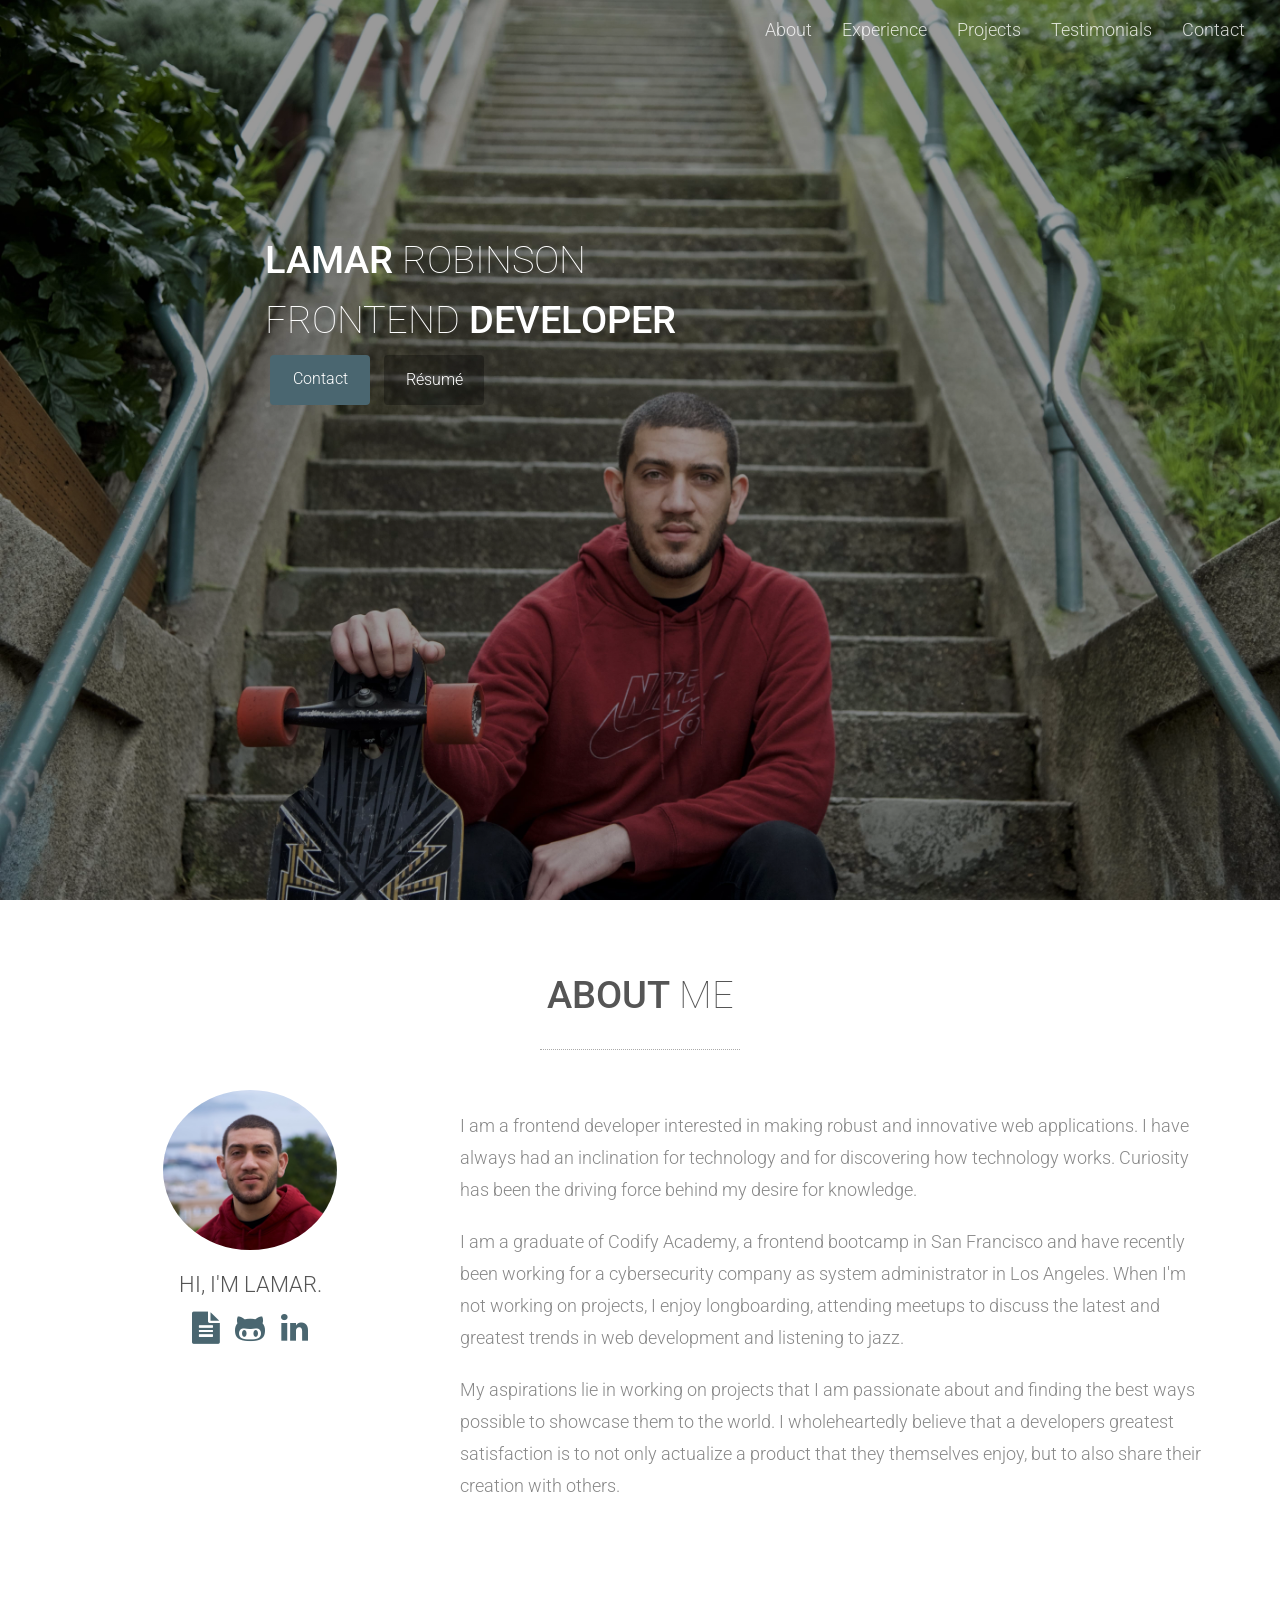
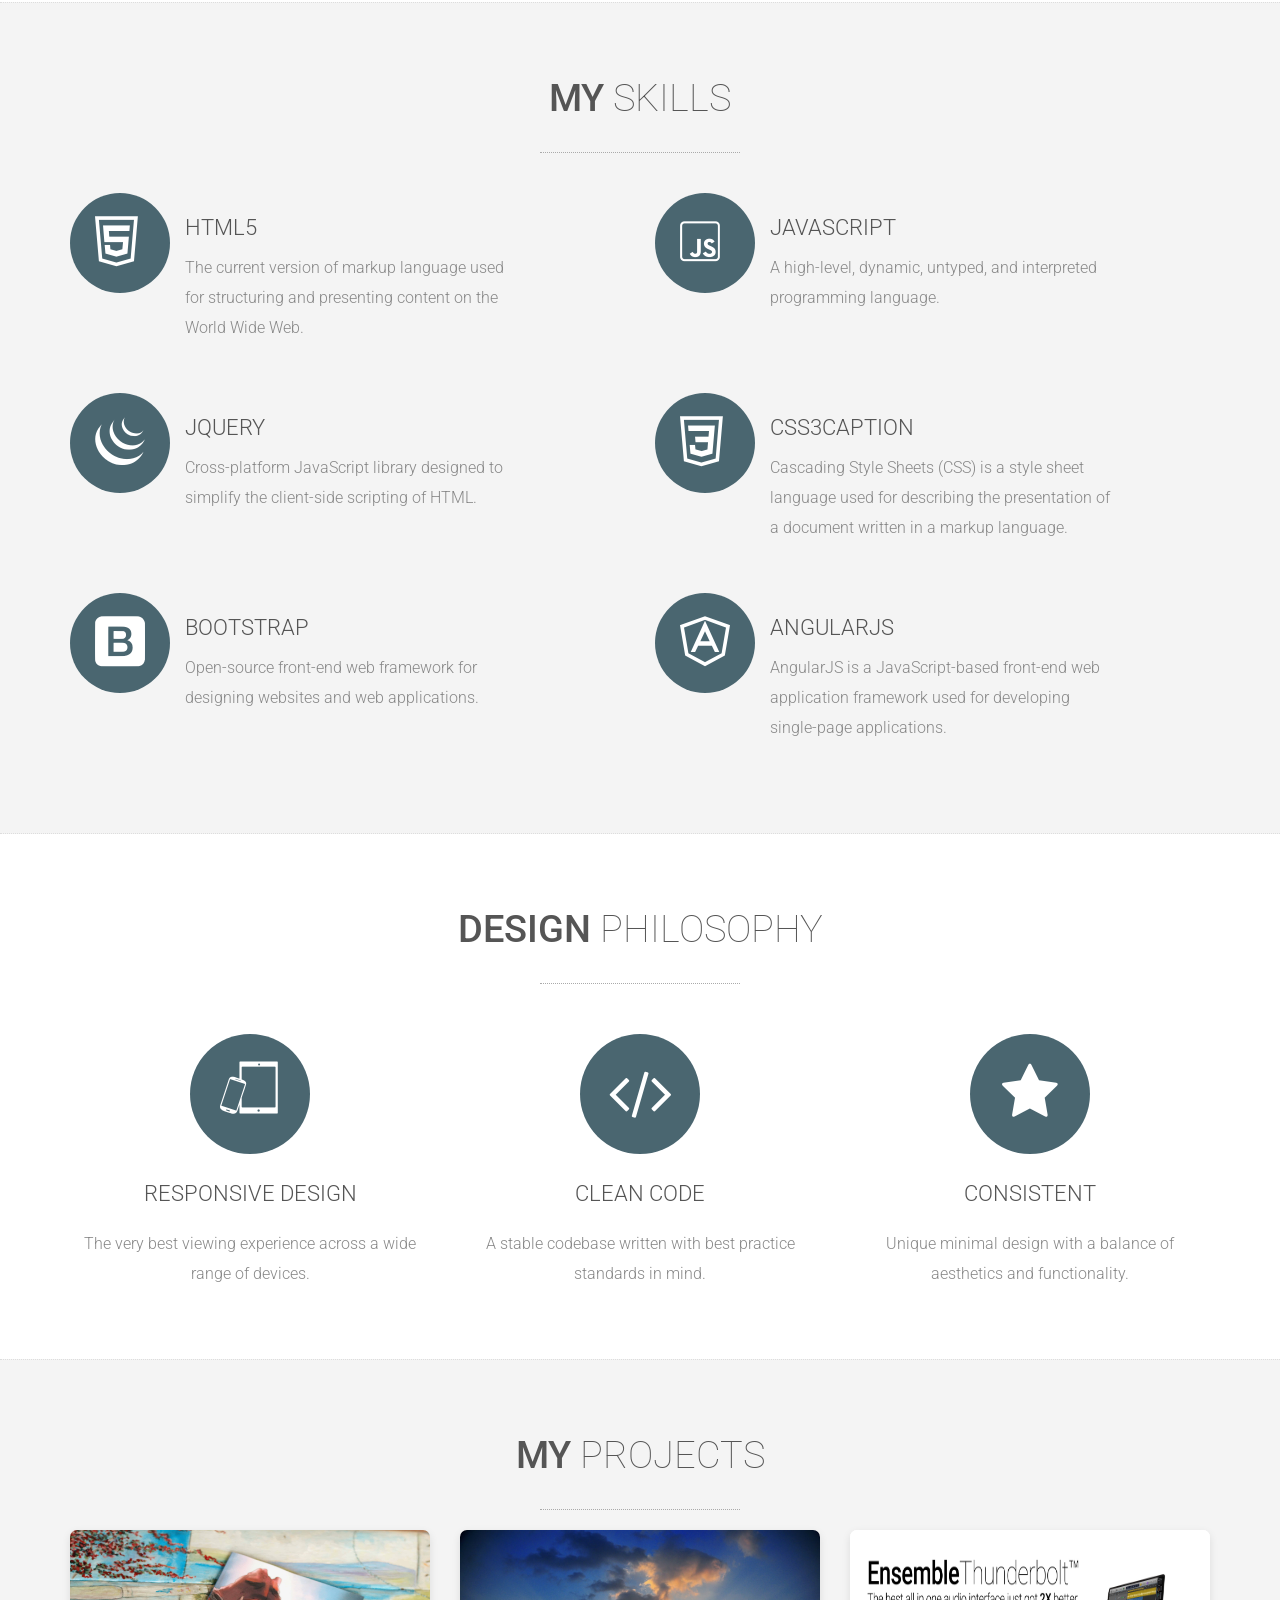
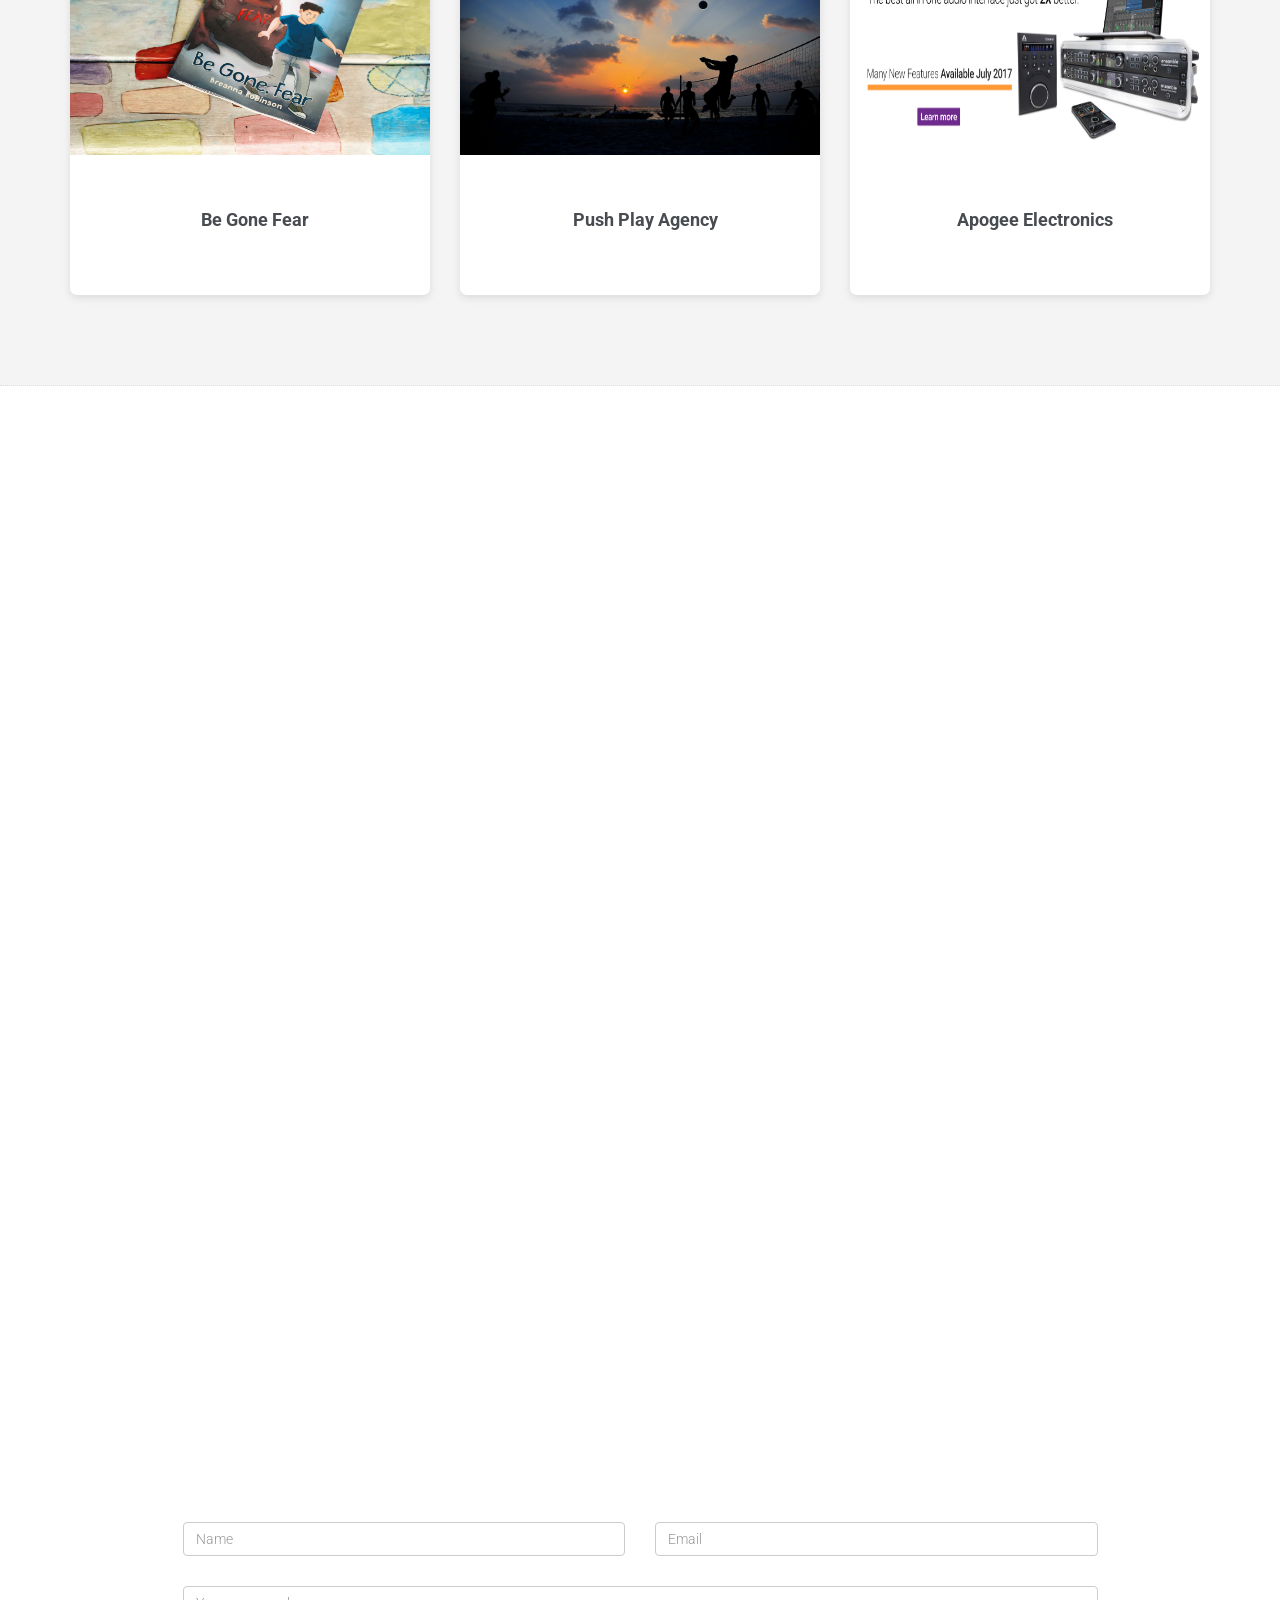
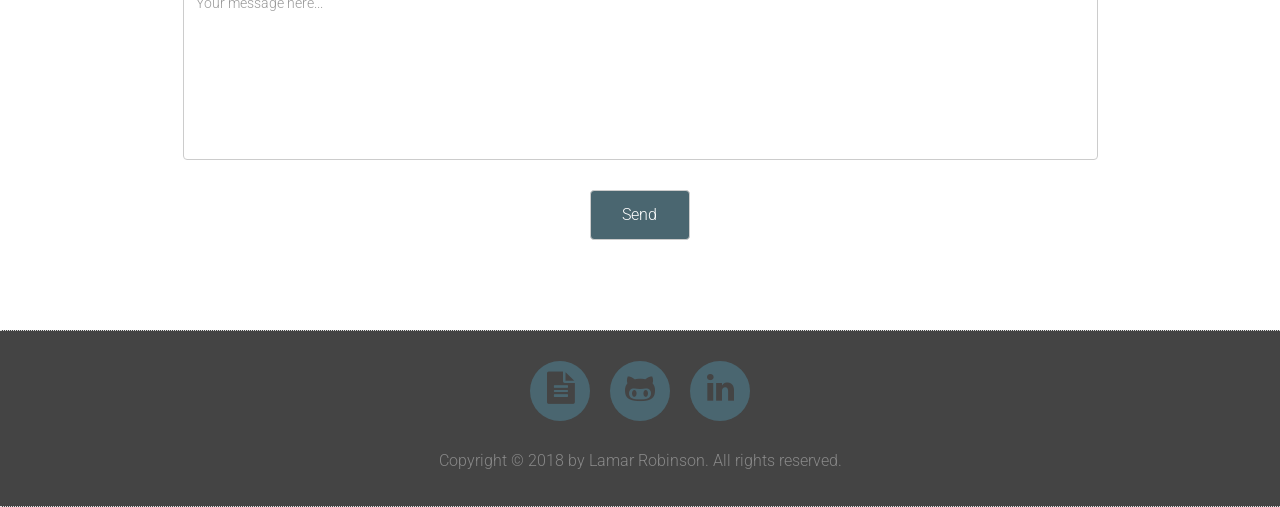
==== commit 7d22ec74: "Typo" ====
--- a/index.html
+++ b/index.html
@@ -153,7 +153,7 @@
             <i class="icon-css3"></i>
           </div>
           <div class="col-sm-8 skills-box-text-description">
-            <h3>CSS4</h3>
+            <h3>CSS3caption</h3>
             <p>Cascading Style Sheets (CSS) is a style sheet language used for describing the presentation of a document written in a markup language.</p>
           </div>
         </div>
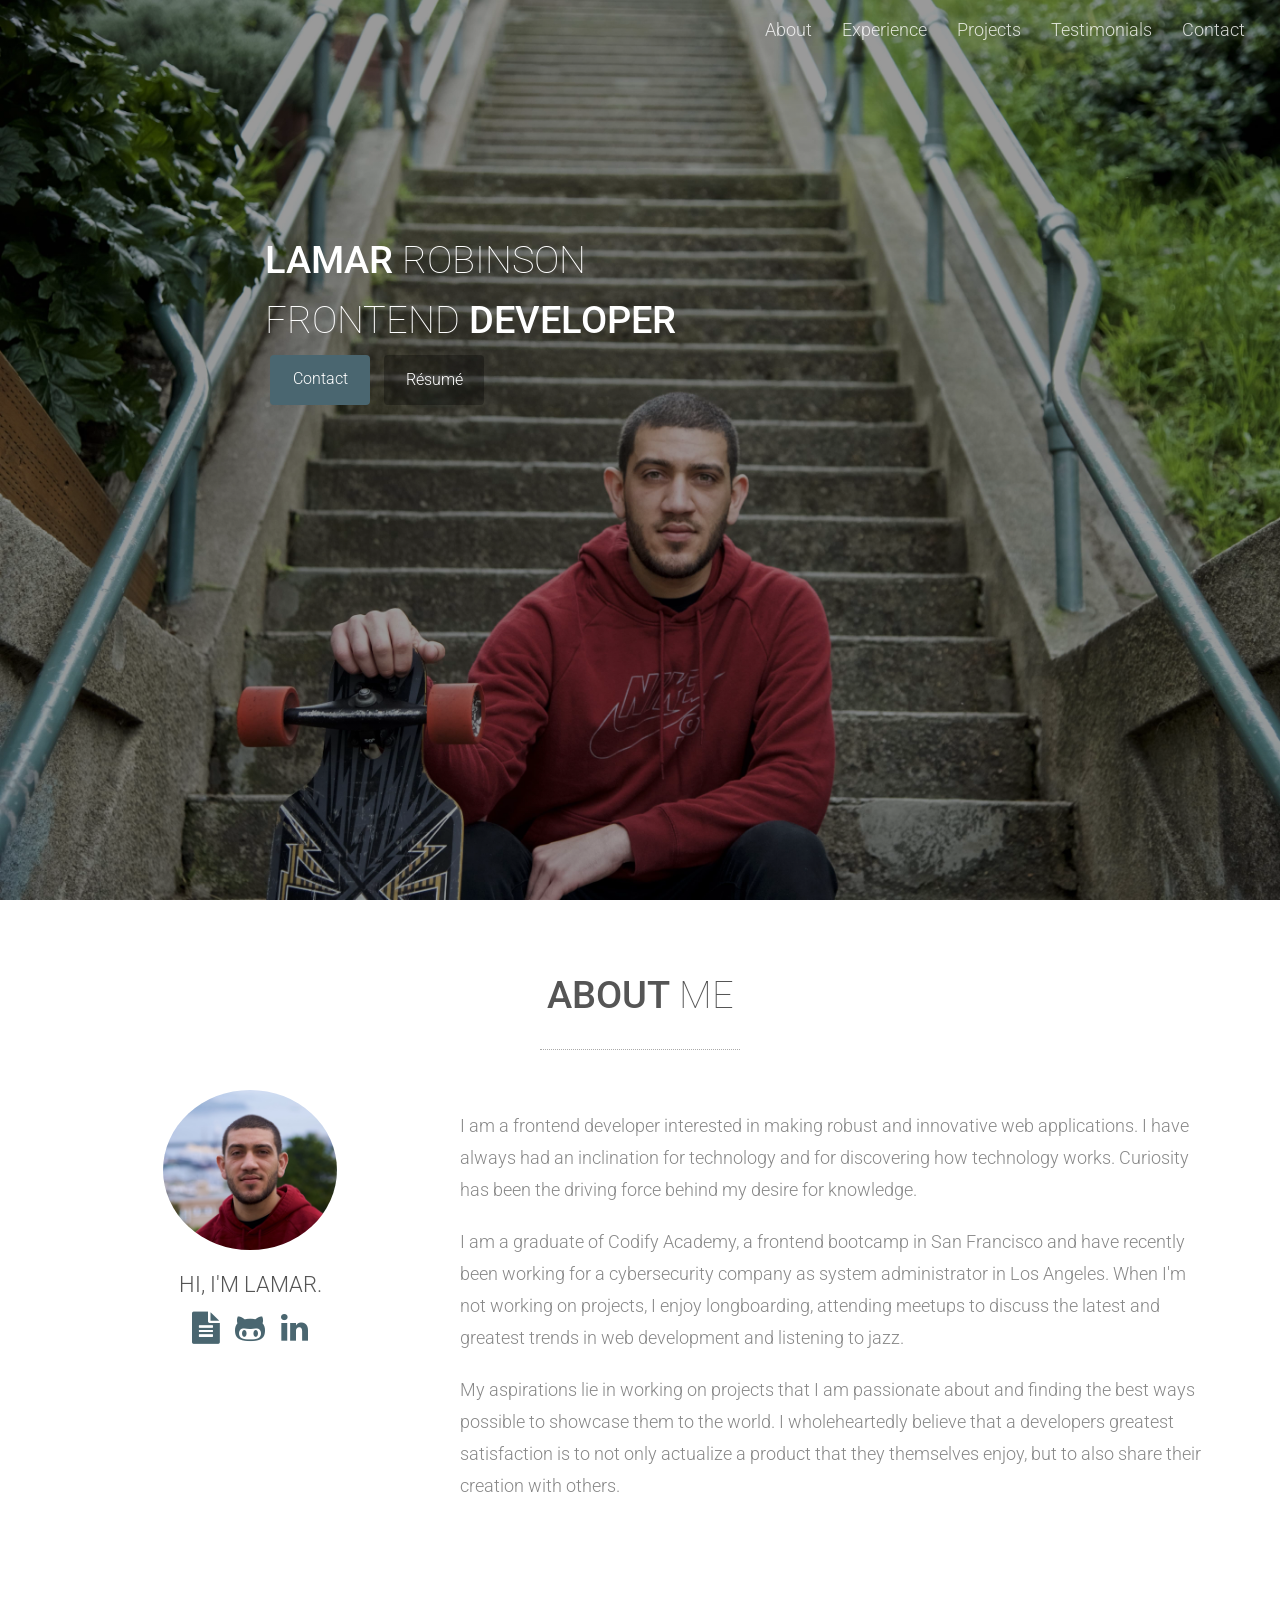
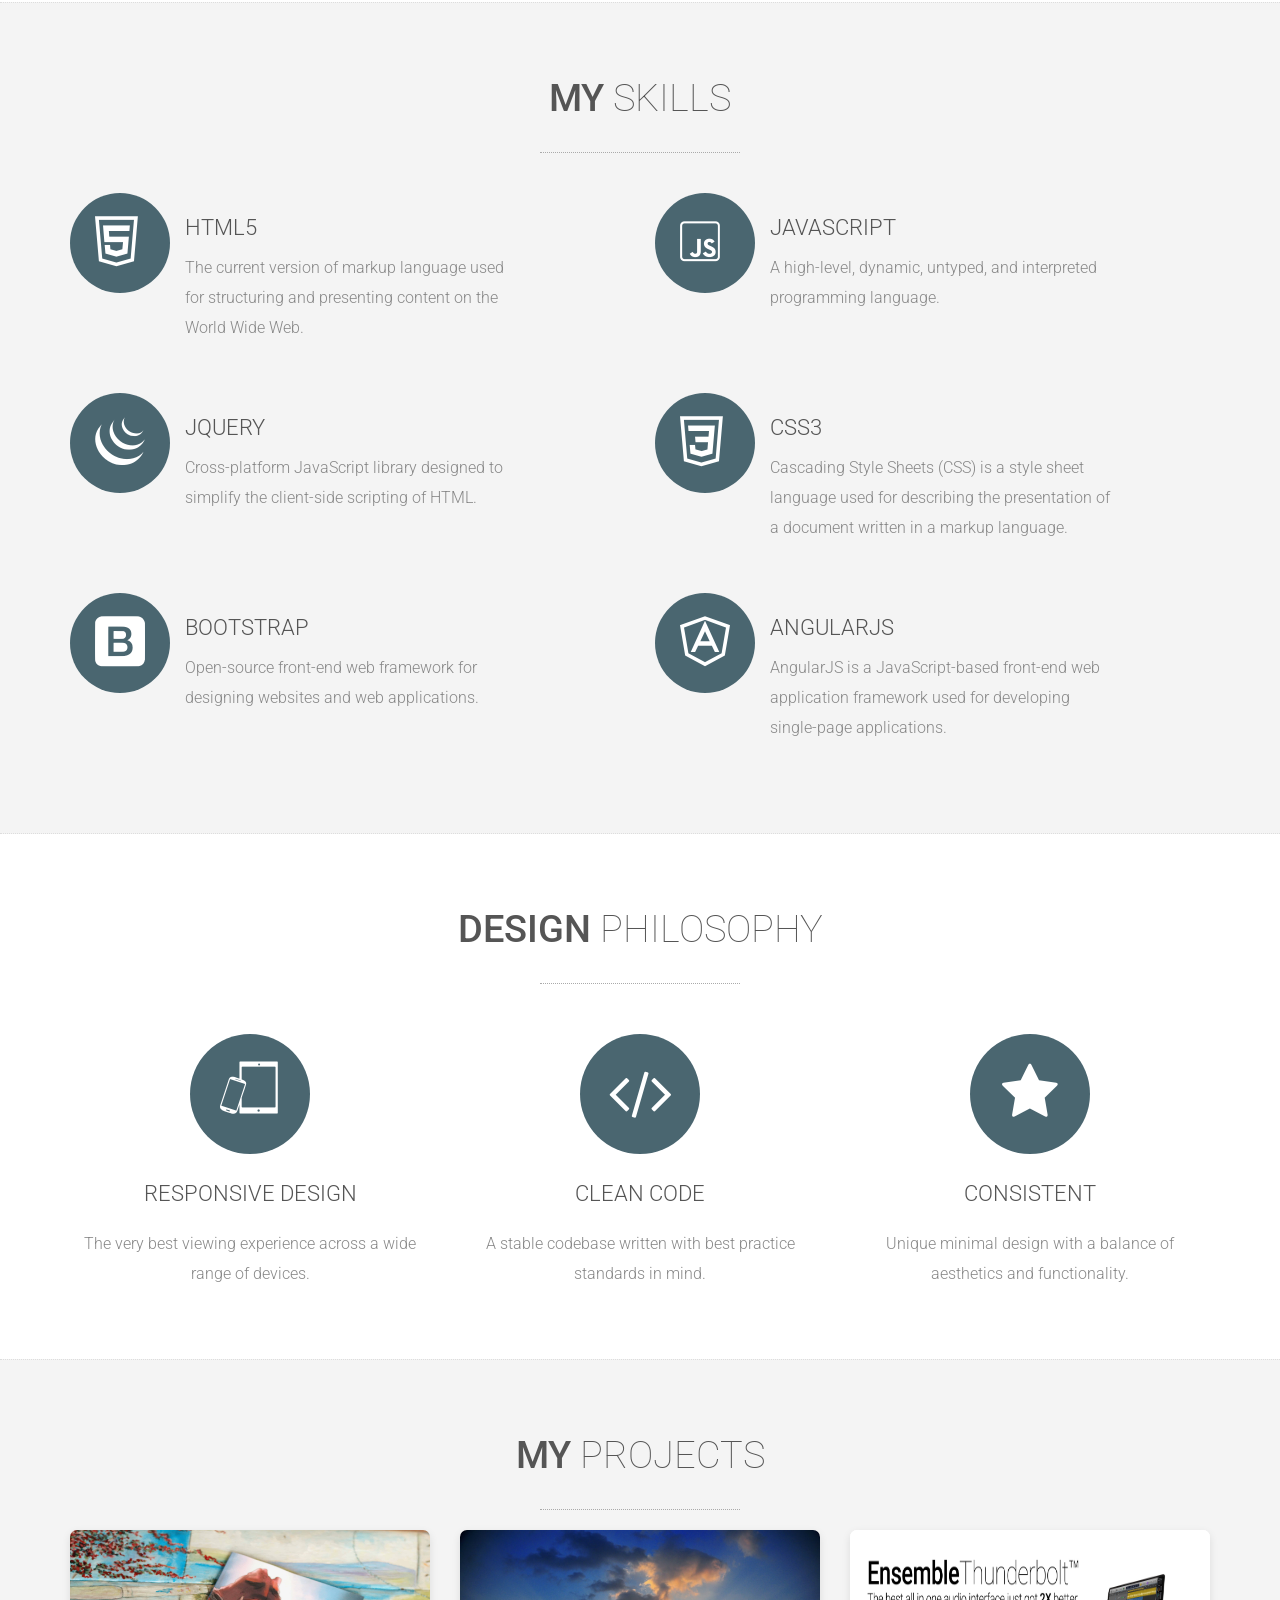
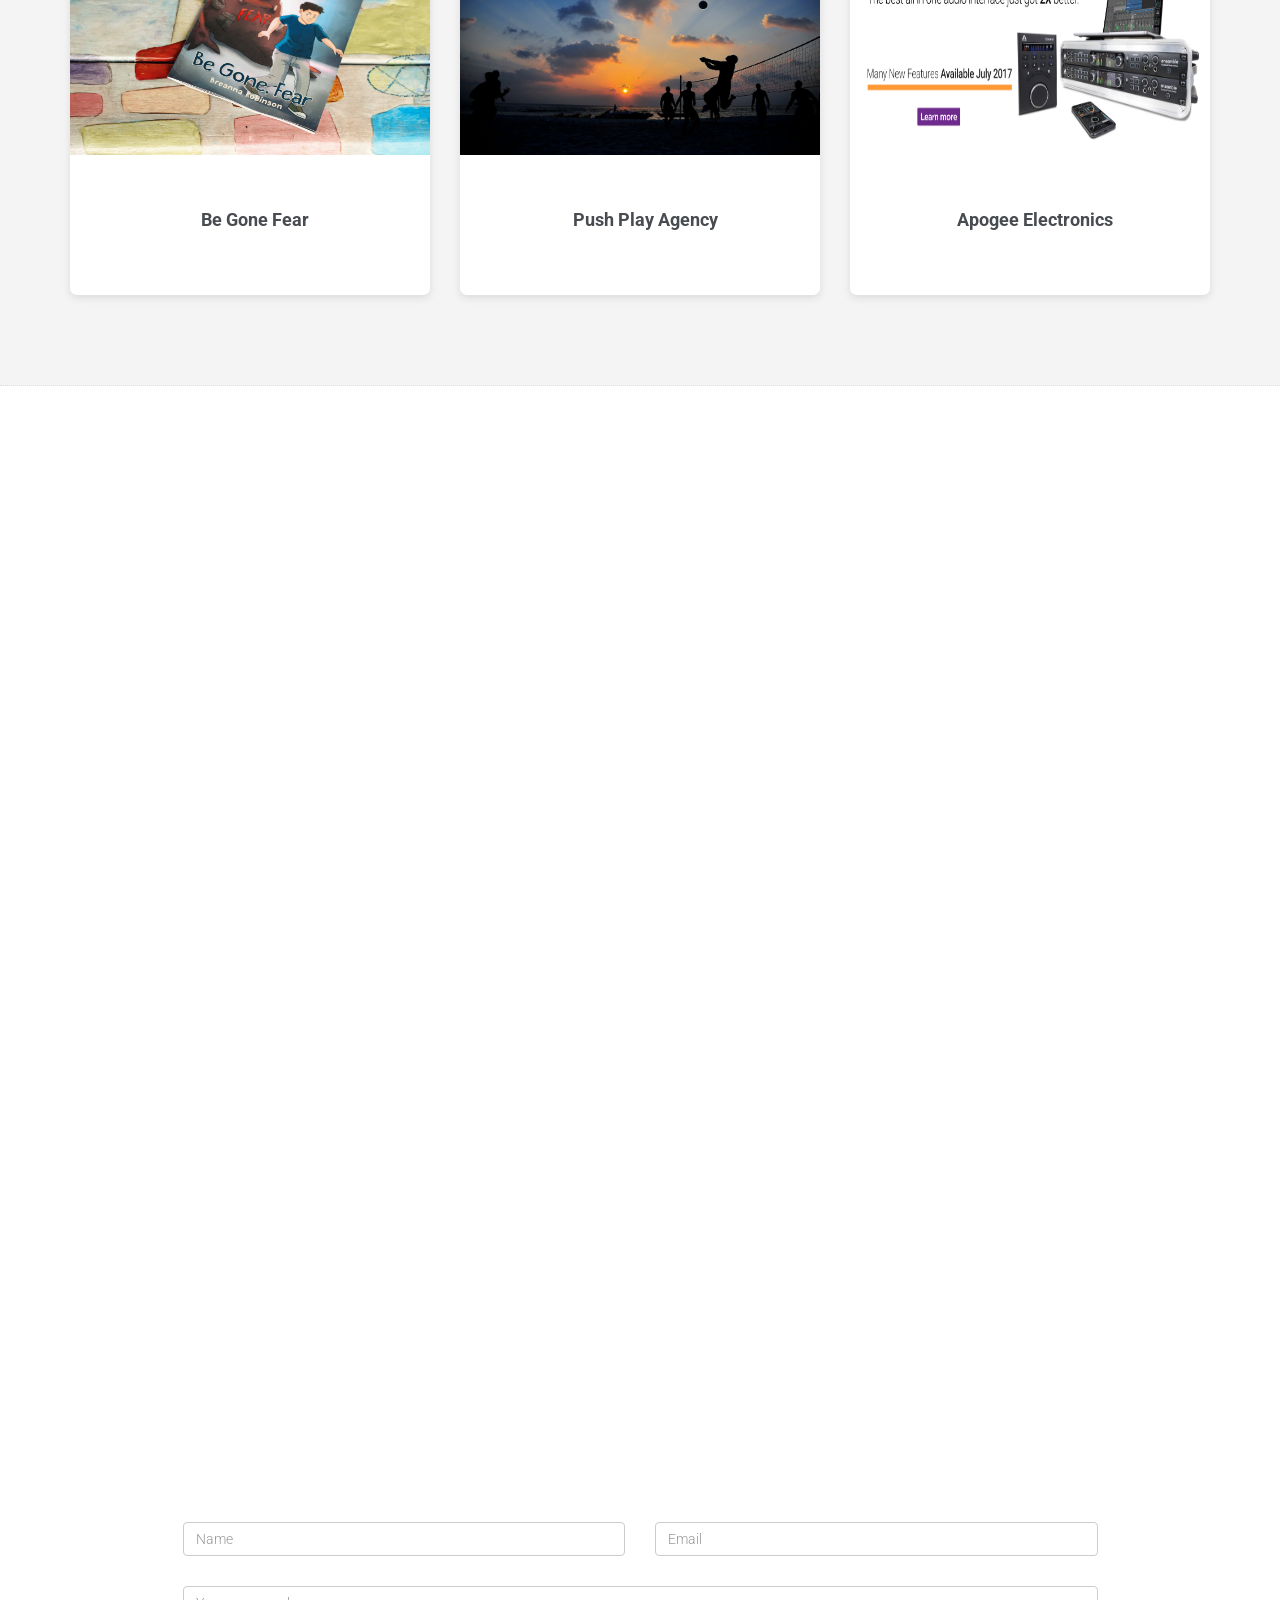
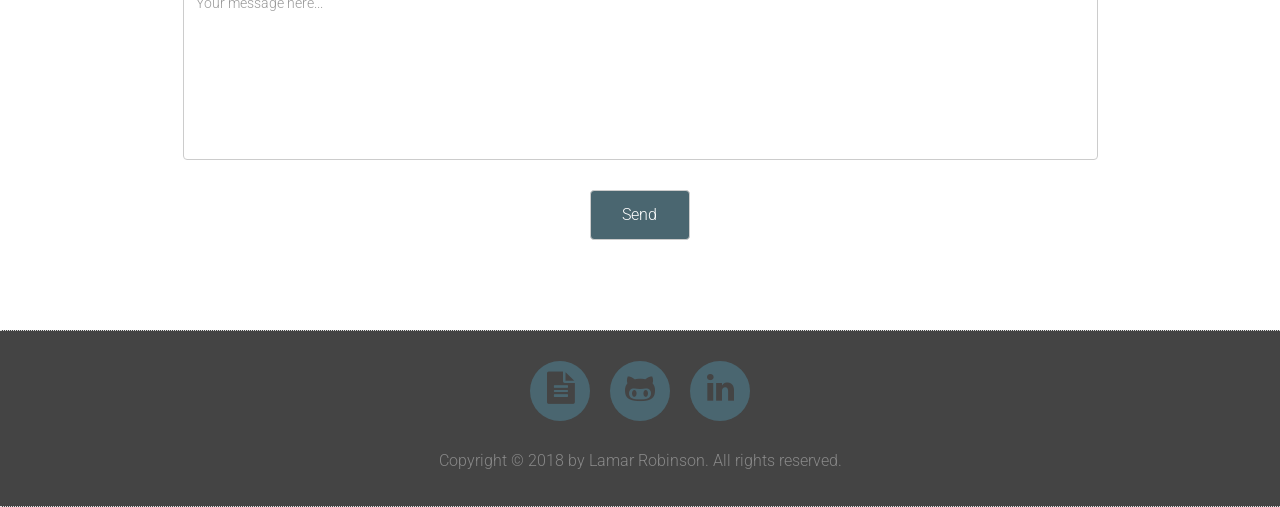
==== commit a2177128: "Typo" ====
--- a/index.html
+++ b/index.html
@@ -153,7 +153,7 @@
             <i class="icon-css3"></i>
           </div>
           <div class="col-sm-8 skills-box-text-description">
-            <h3>CSS3caption</h3>
+            <h3>CSS3</h3>
             <p>Cascading Style Sheets (CSS) is a style sheet language used for describing the presentation of a document written in a markup language.</p>
           </div>
         </div>
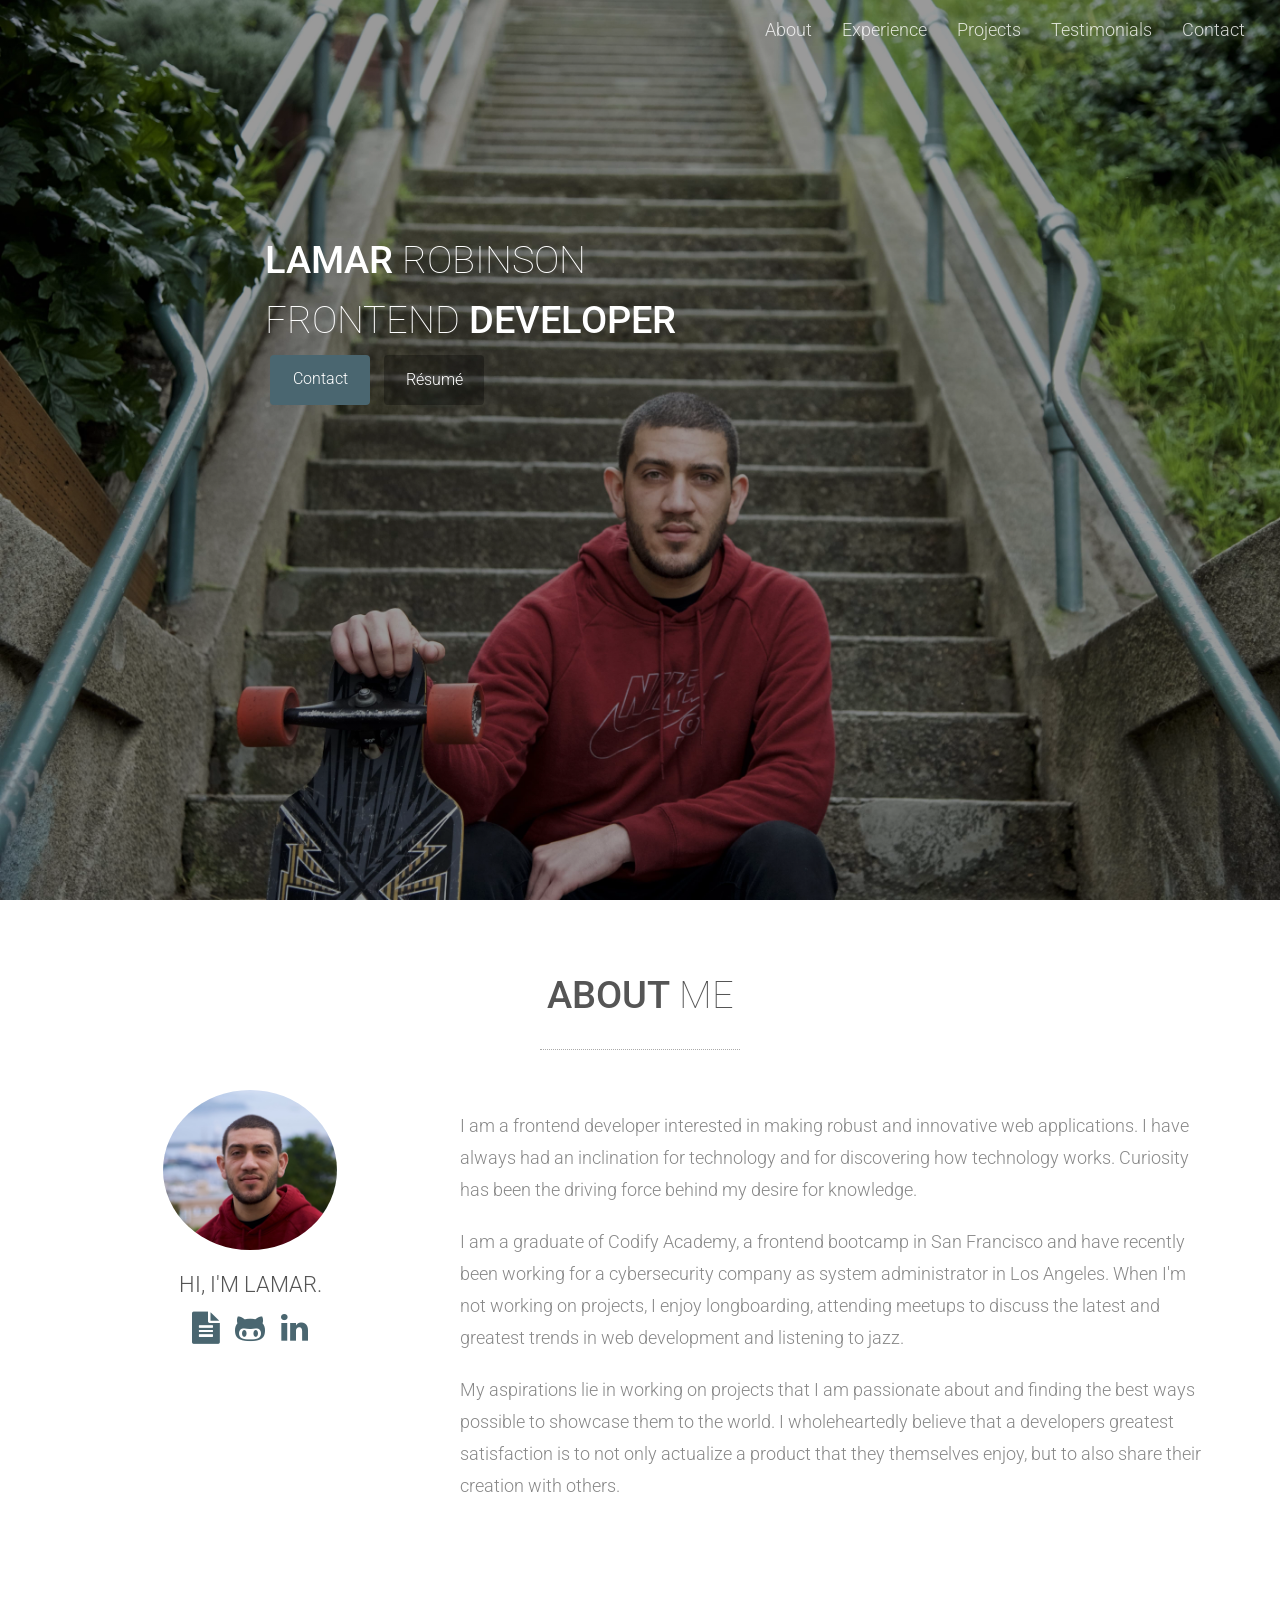
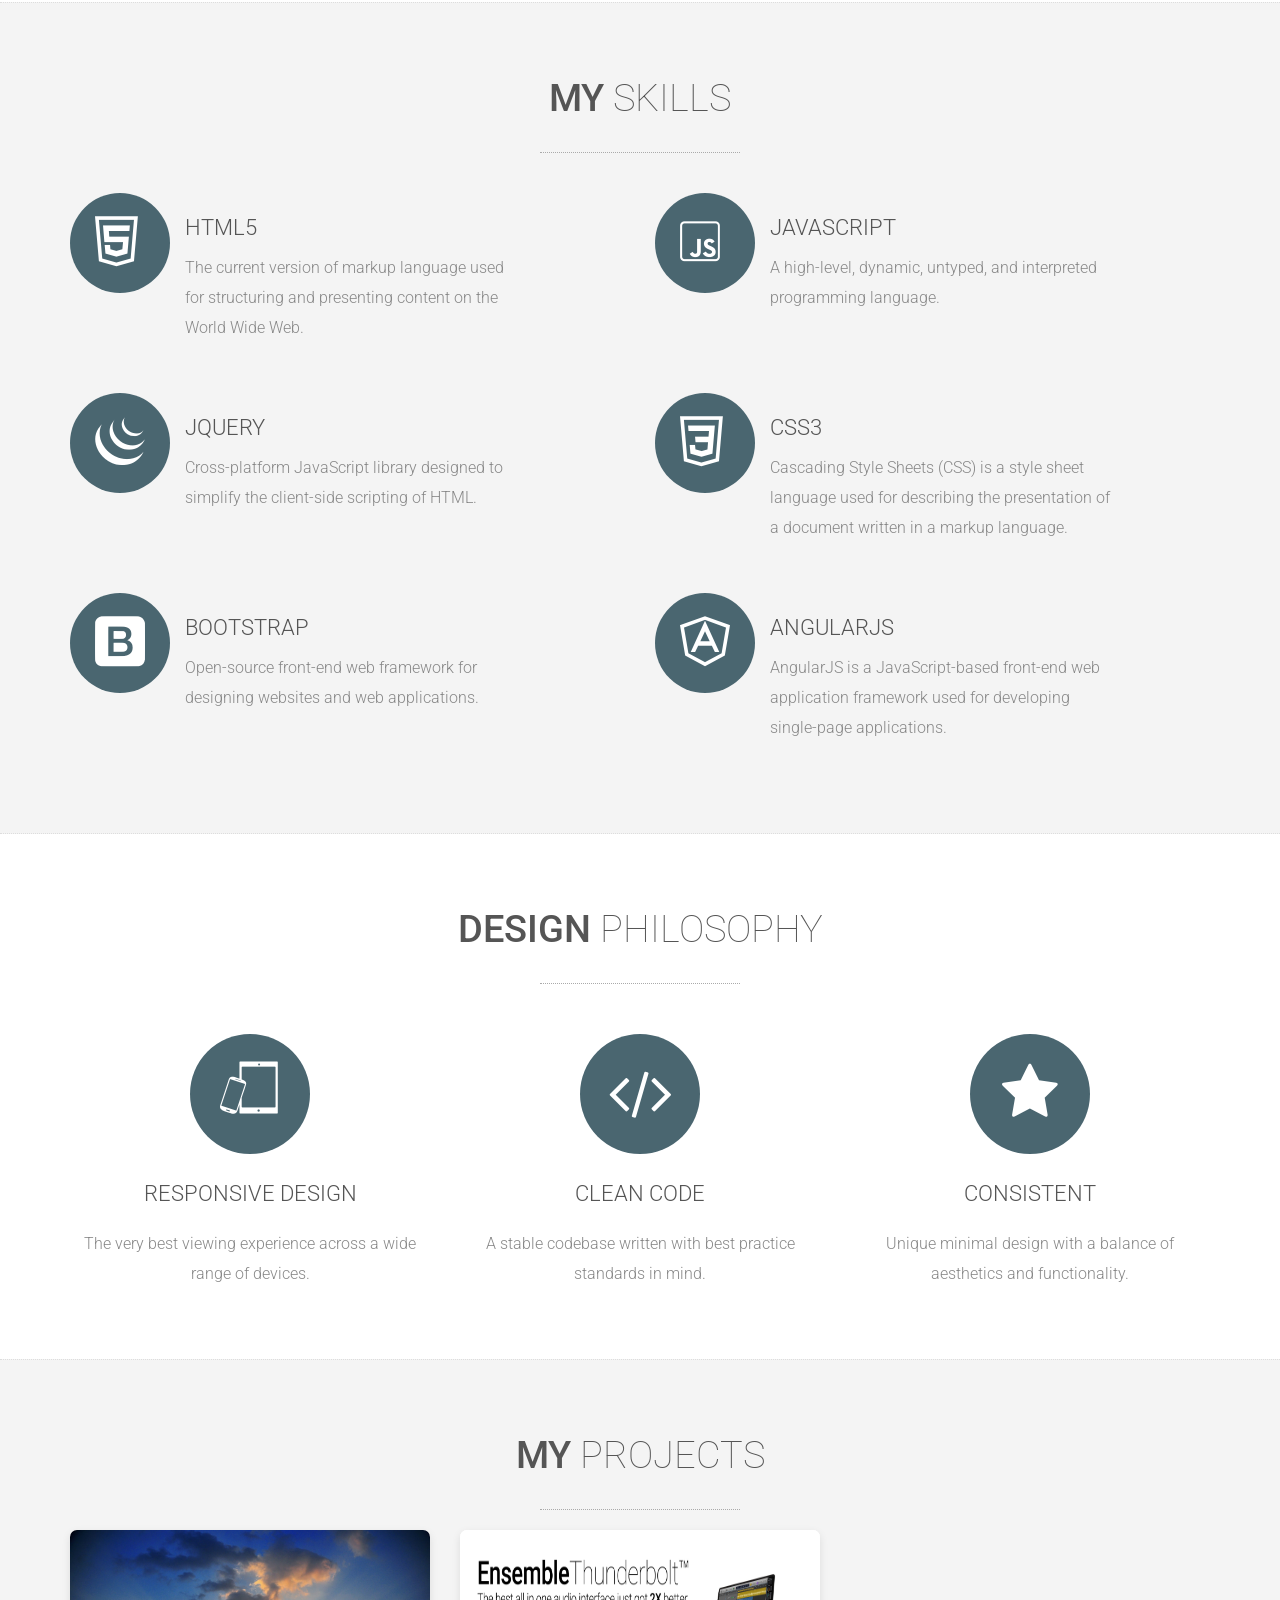
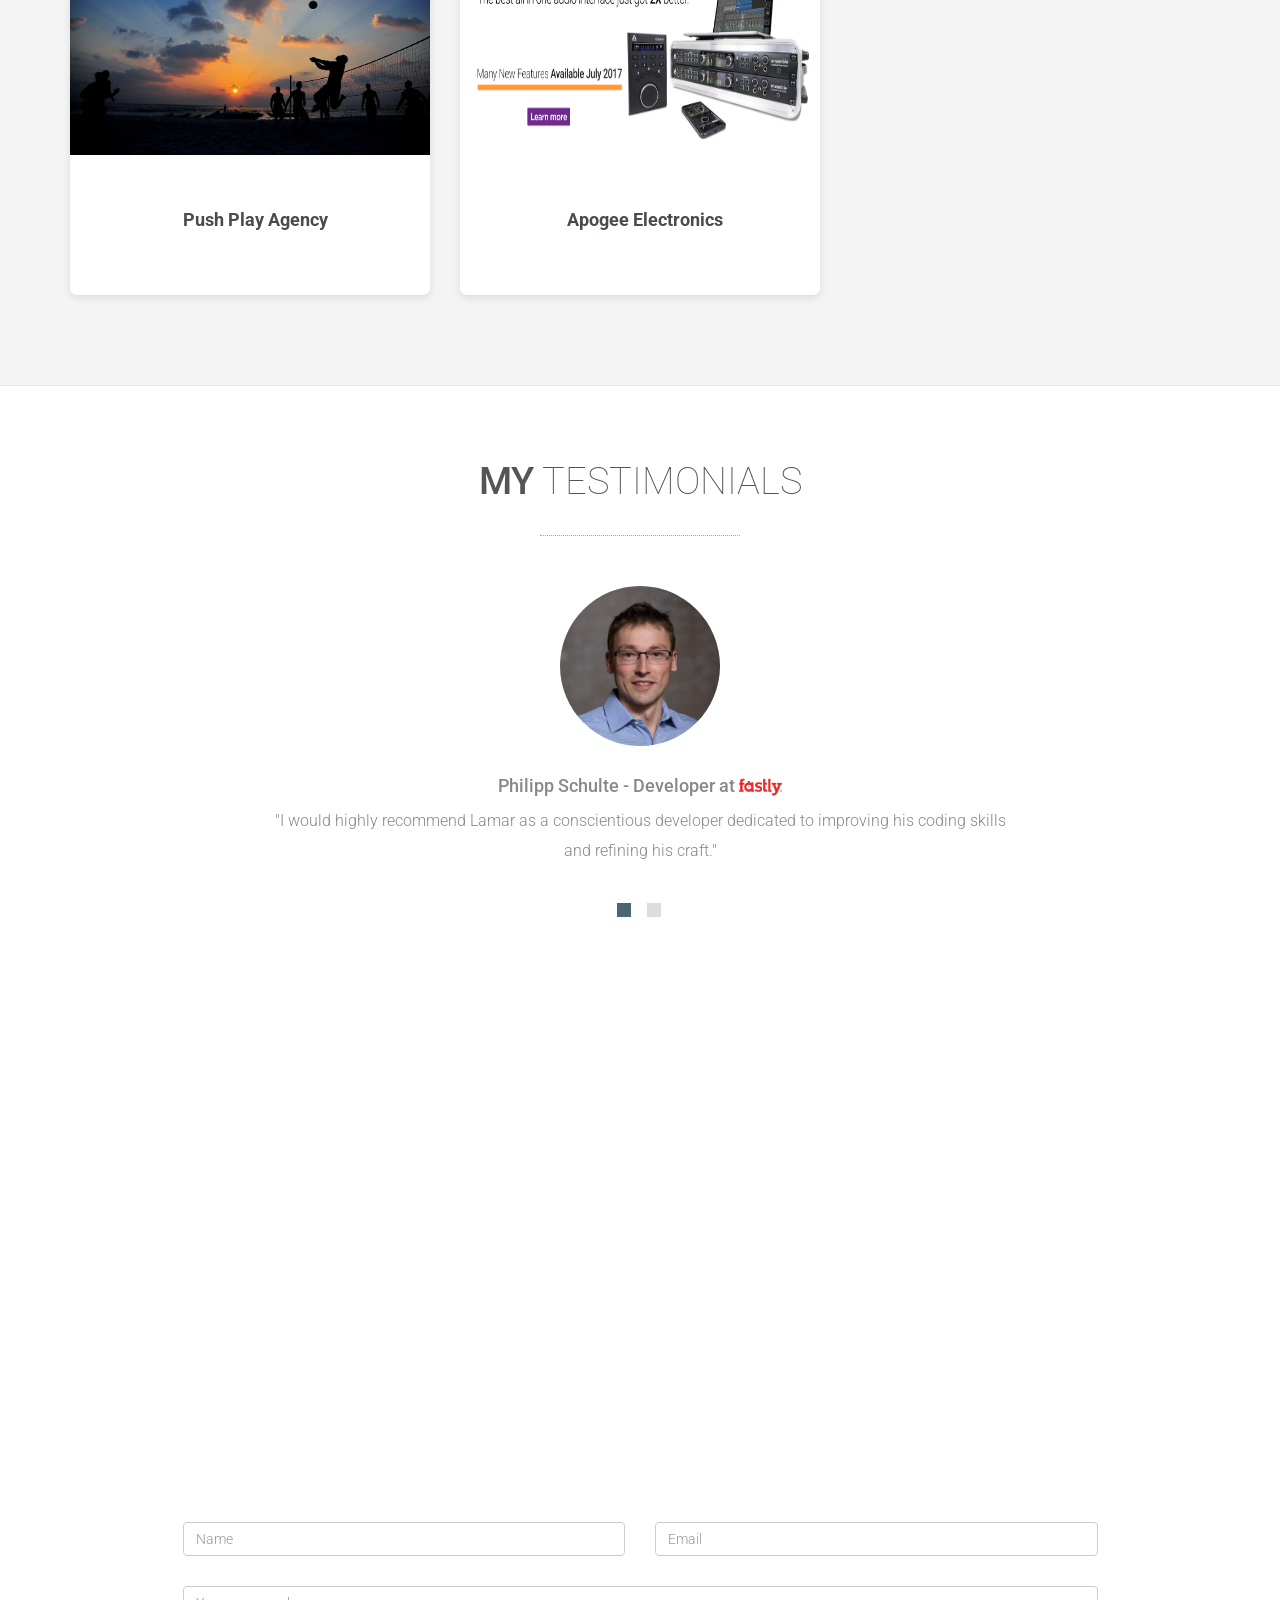
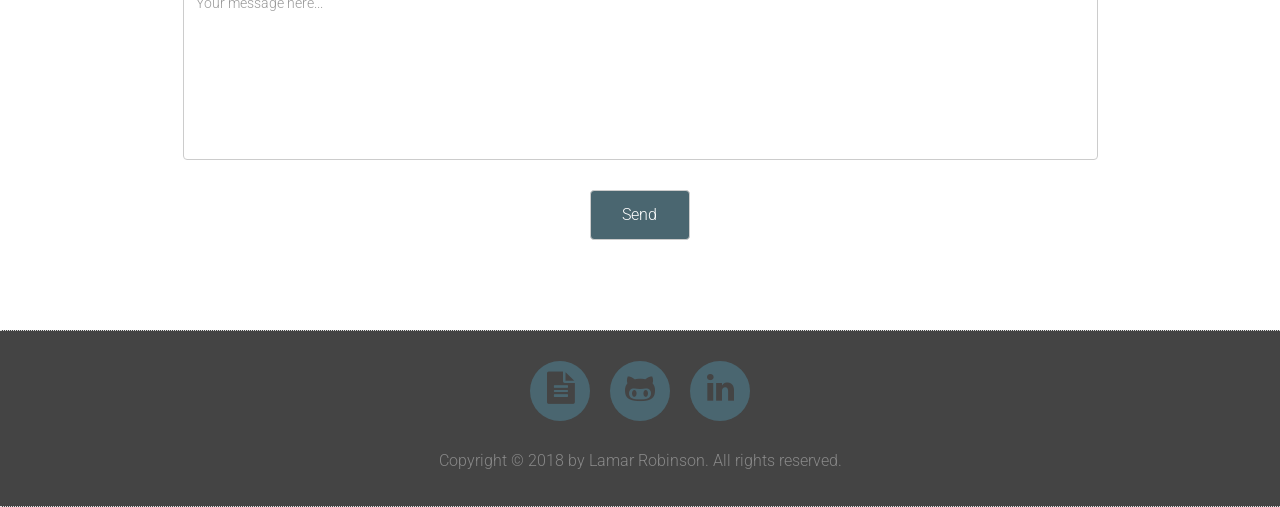
==== commit 8c4c2d94: "Updated Projects" ====
--- a/index.html
+++ b/index.html
@@ -226,7 +226,7 @@
         </div>
       </div>
       <div class="row">
-        <div class="col-md-4 col-sm-6 col-xxs-12 wow fadeIn">
+        <!-- <div class="col-md-4 col-sm-6 col-xxs-12 wow fadeIn">
           <a class="project" href="http://begonefear.com/" target="_blank">
             <img src="src/img/projects/BeGoneFear.jpg" class="img-responsive">
             <div class="project-text">
@@ -234,7 +234,7 @@
               <p></p>
             </div>
           </a>
-        </div>
+        </div> -->
         <div class="col-md-4 col-sm-6 col-xxs-12 wow fadeIn">
           <a class="project" href="https://pushplayagency.github.io/" target="_blank">
             <img src="src/img/projects/PushPlayAgency.jpg" class="img-responsive">
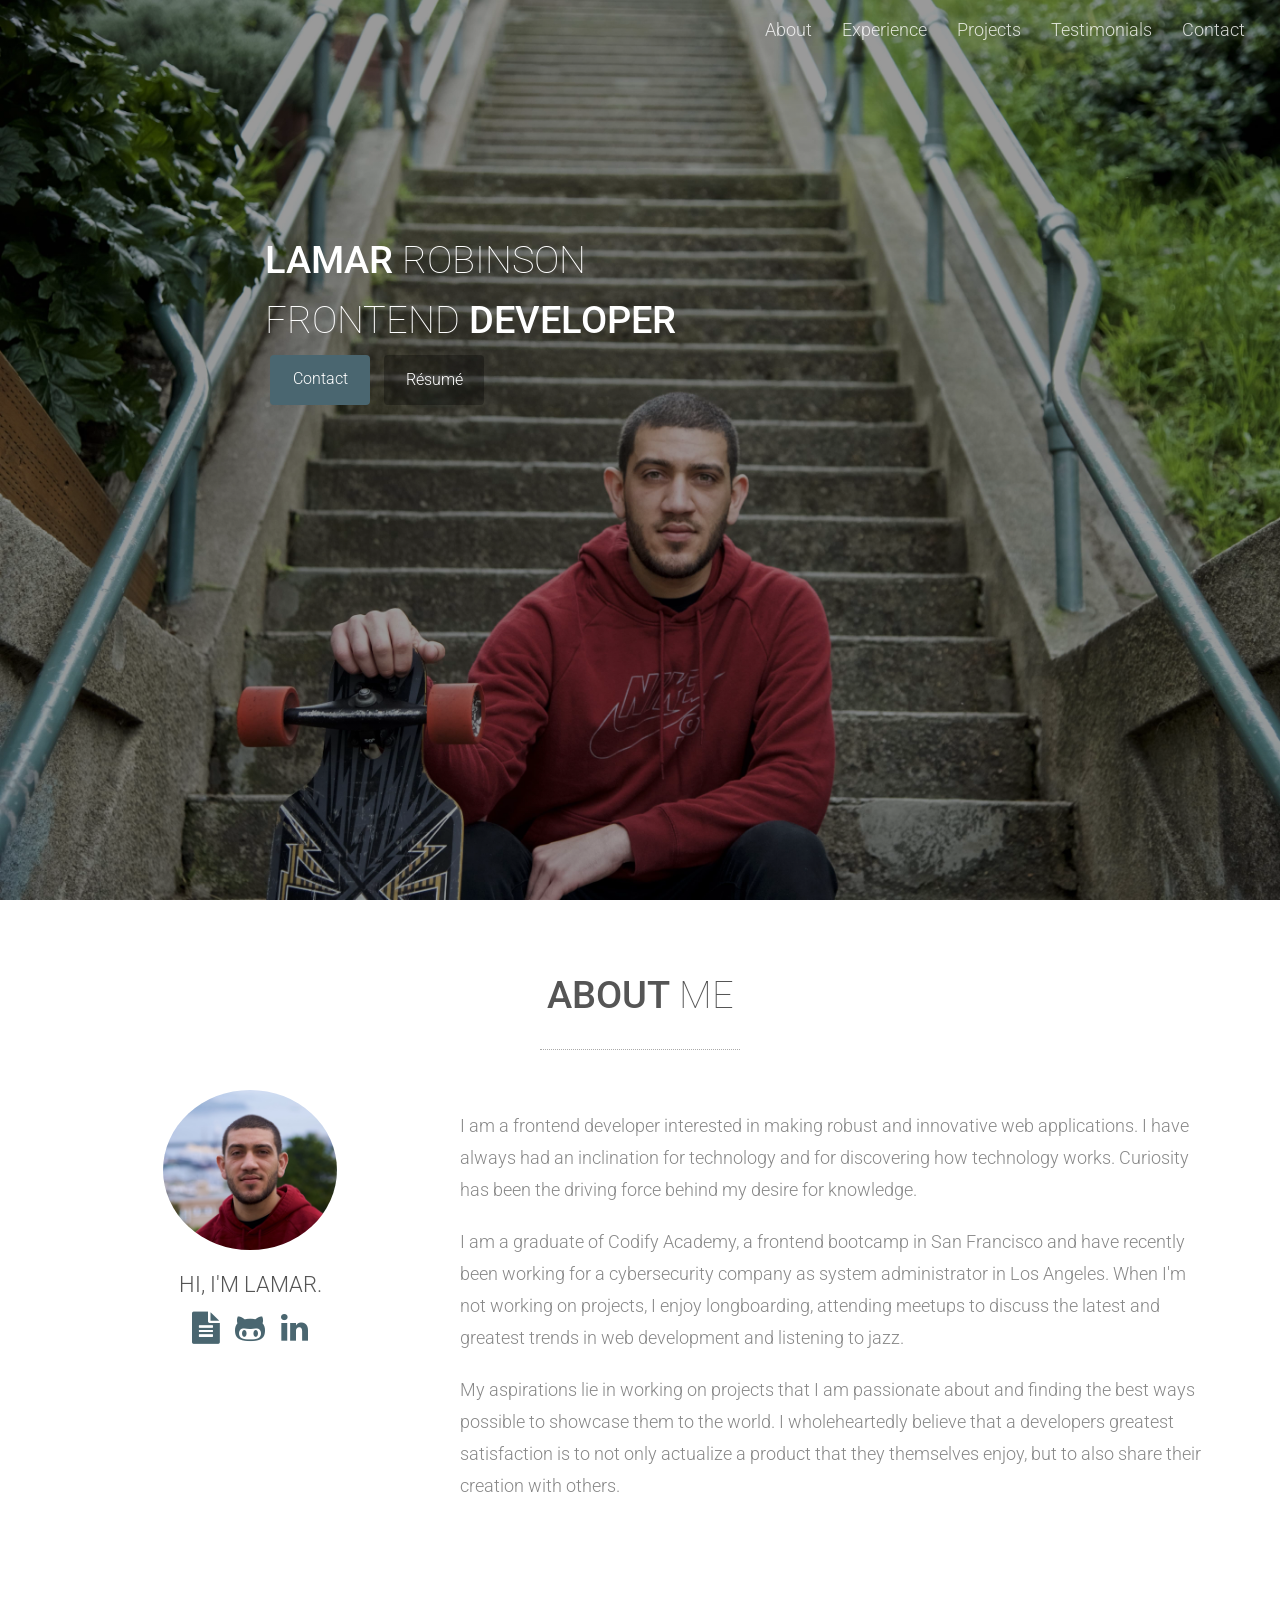
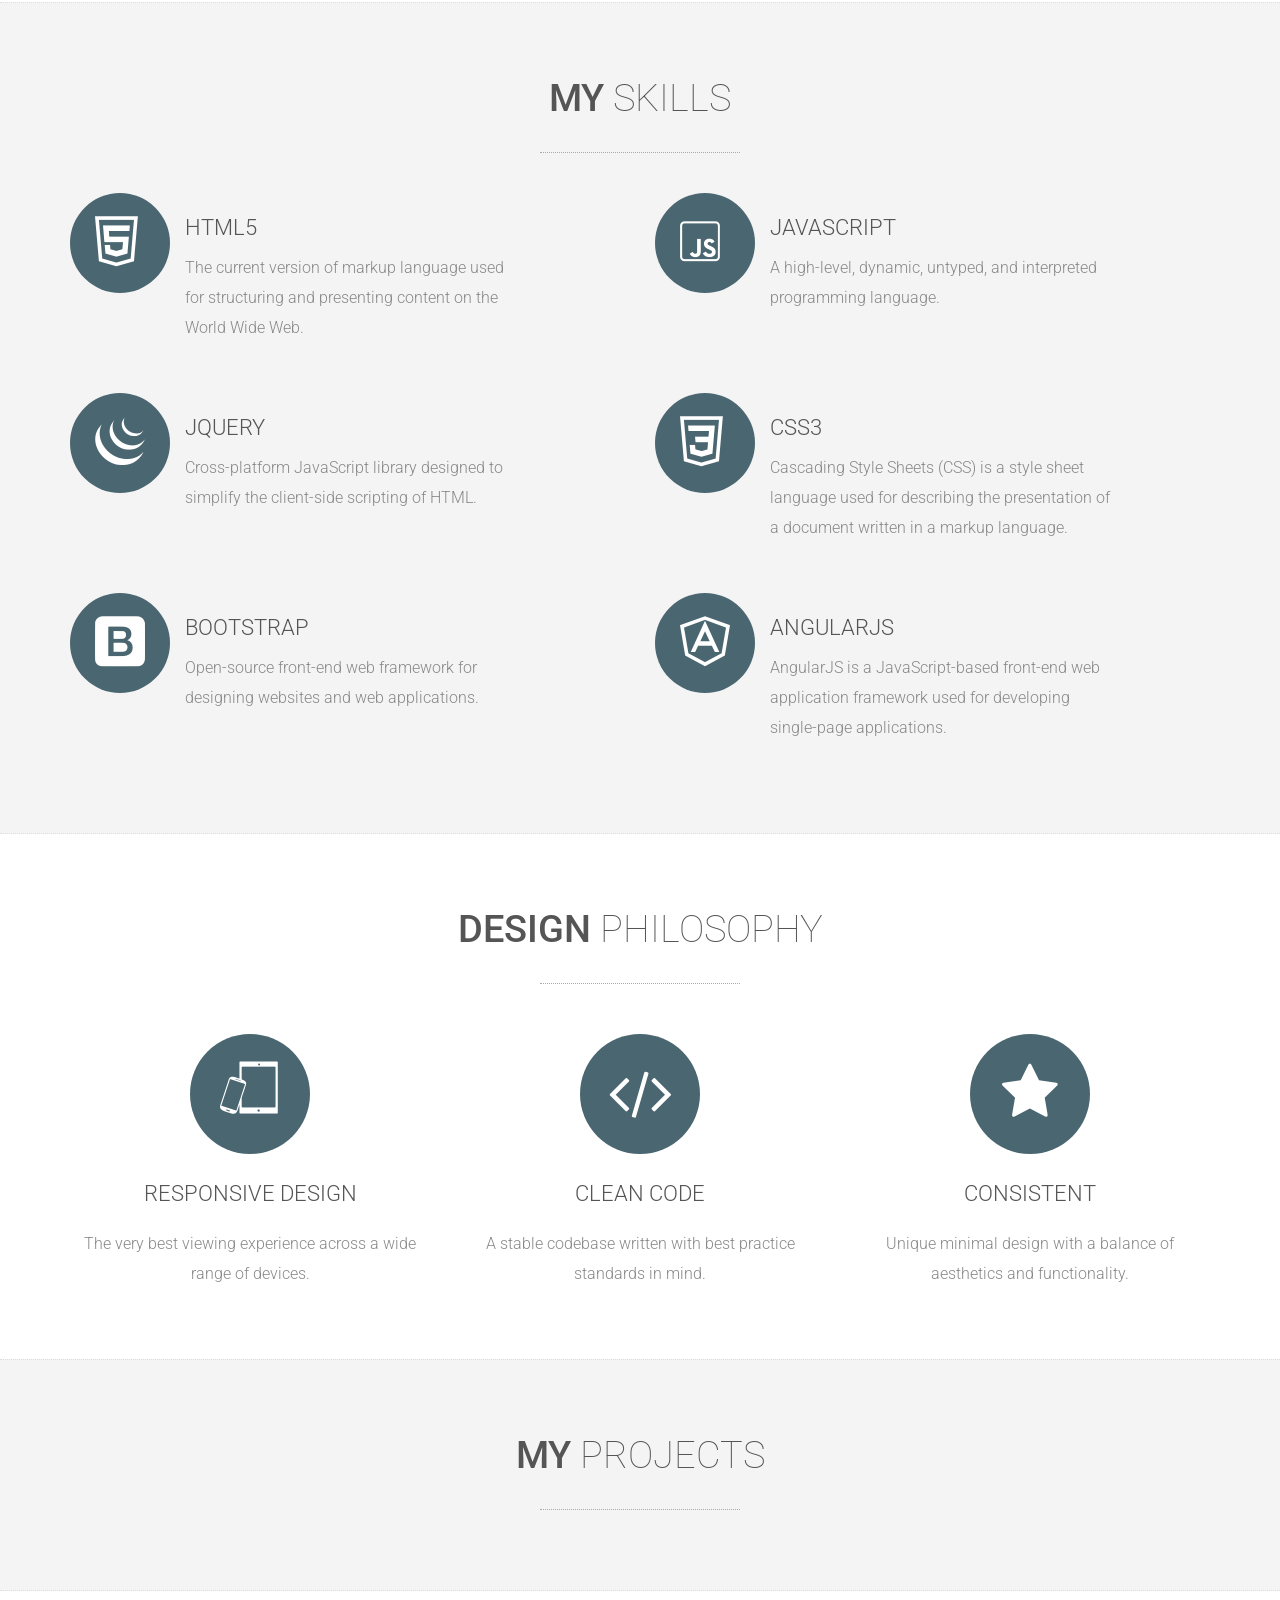
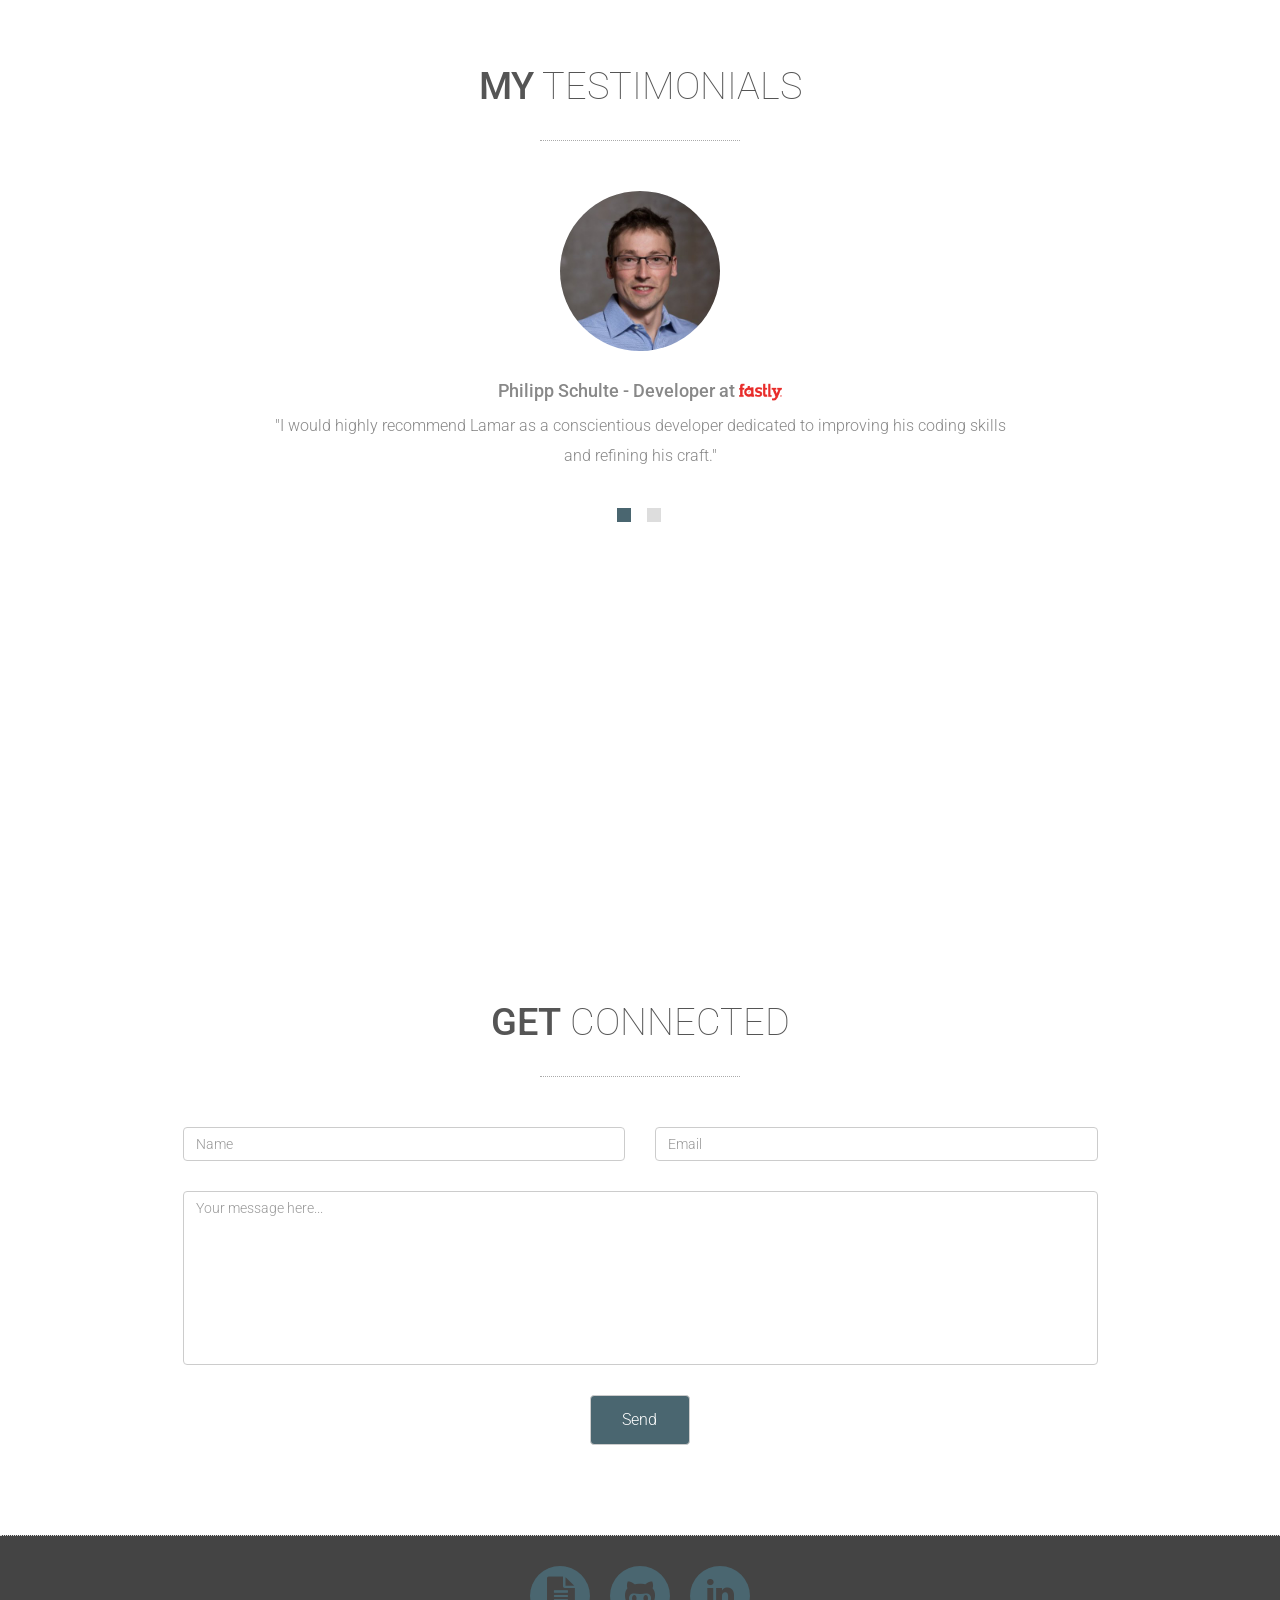
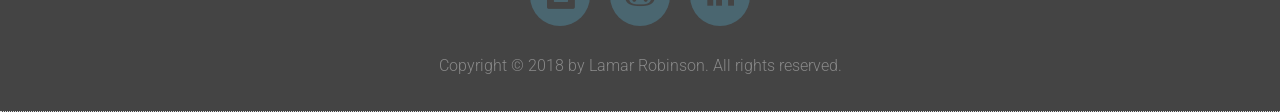
==== commit 5597261c: "Projects section updated" ====
--- a/index.html
+++ b/index.html
@@ -235,7 +235,7 @@
             </div>
           </a>
         </div> -->
-        <div class="col-md-4 col-sm-6 col-xxs-12 wow fadeIn">
+        <!-- <div class="col-md-4 col-sm-6 col-xxs-12 wow fadeIn">
           <a class="project" href="https://pushplayagency.github.io/" target="_blank">
             <img src="src/img/projects/PushPlayAgency.jpg" class="img-responsive">
             <div class="project-text">
@@ -252,7 +252,7 @@
               <p></p>
             </div>
           </a>
-        </div>
+        </div> -->
       </div>
     </div>
   </section>
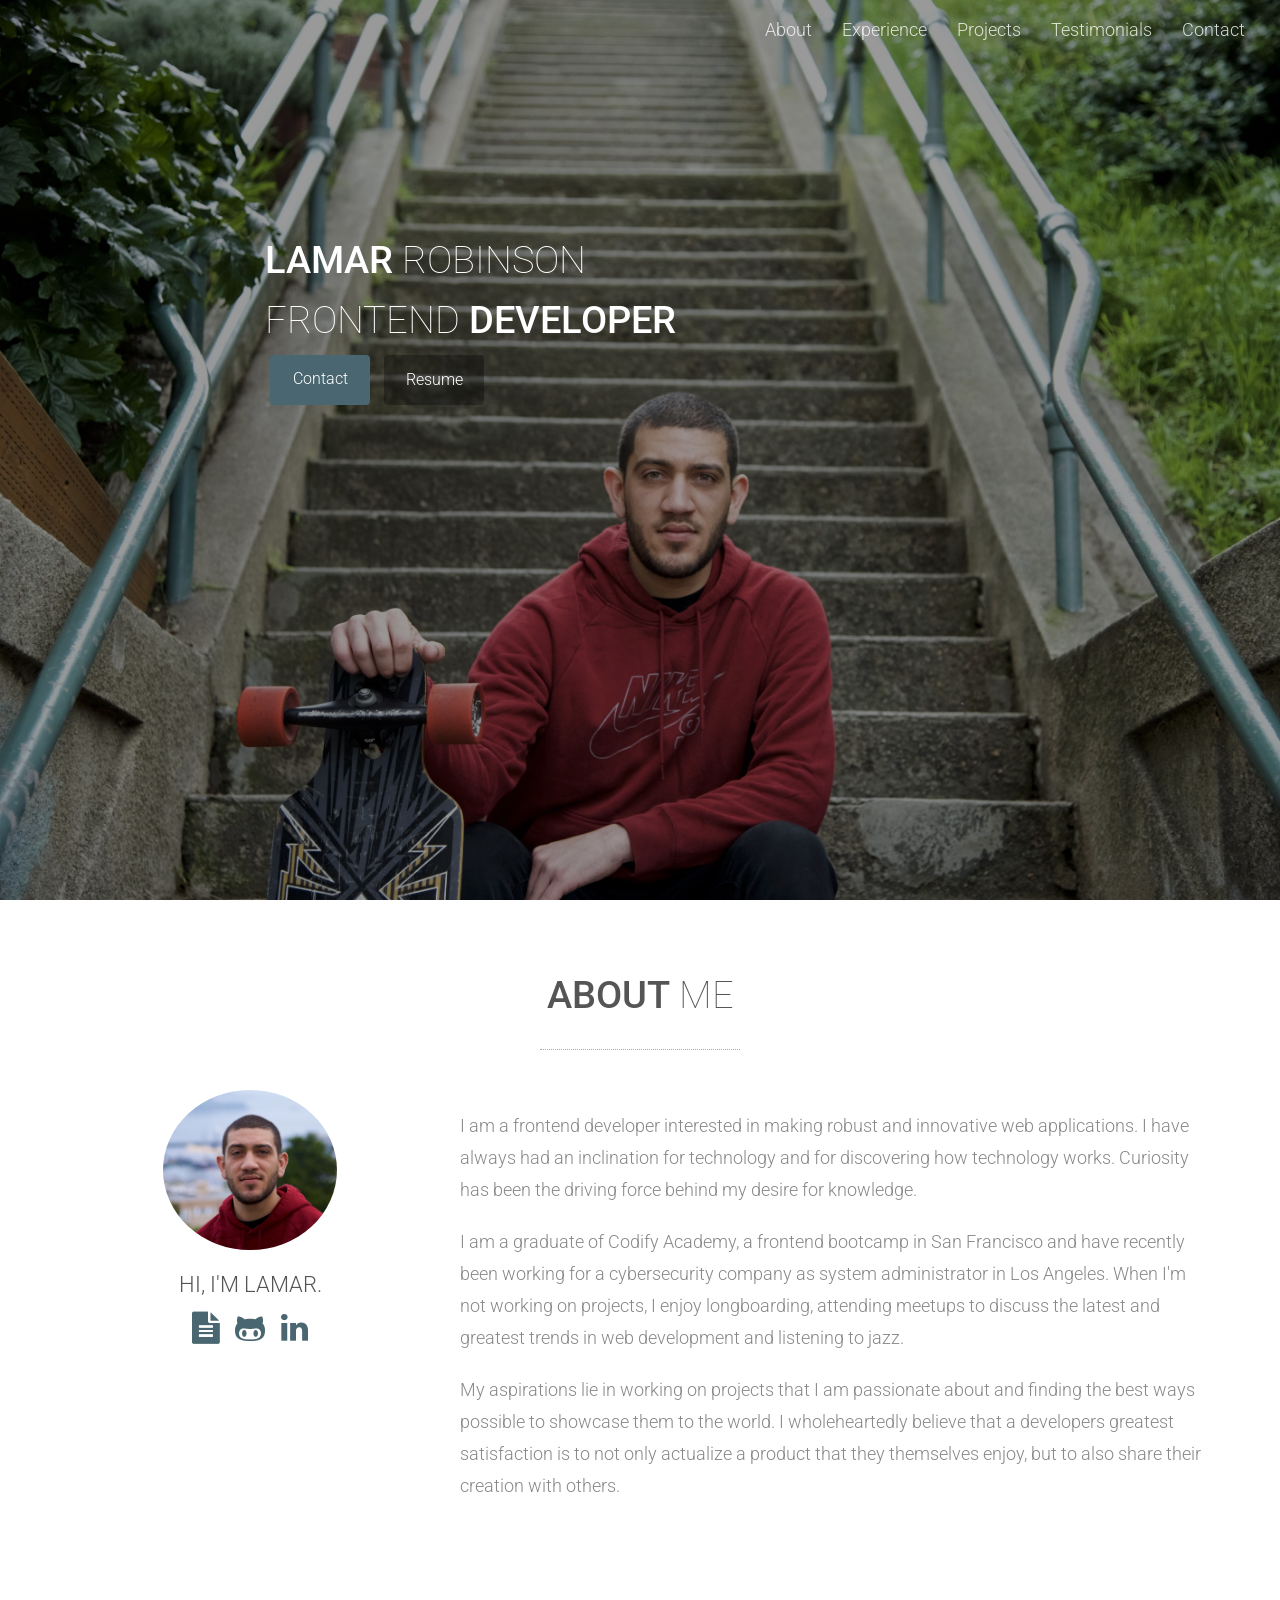
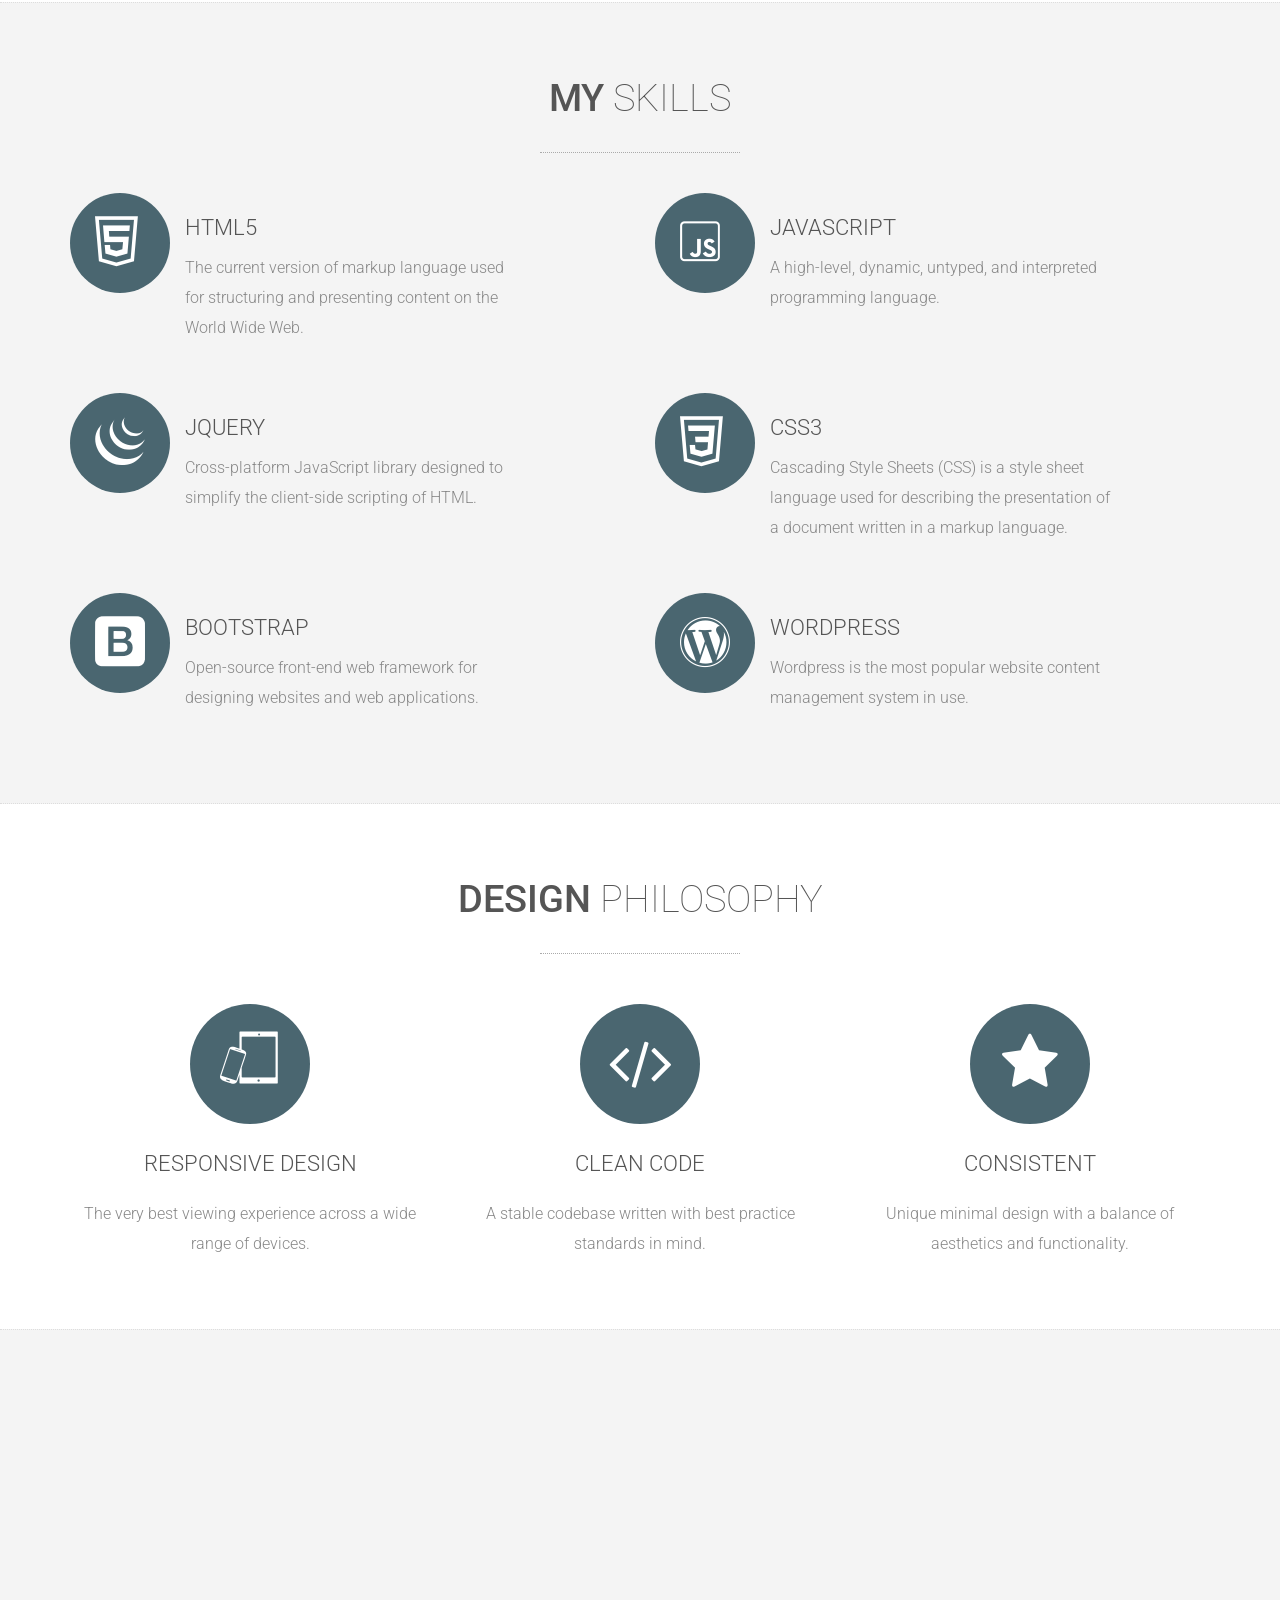
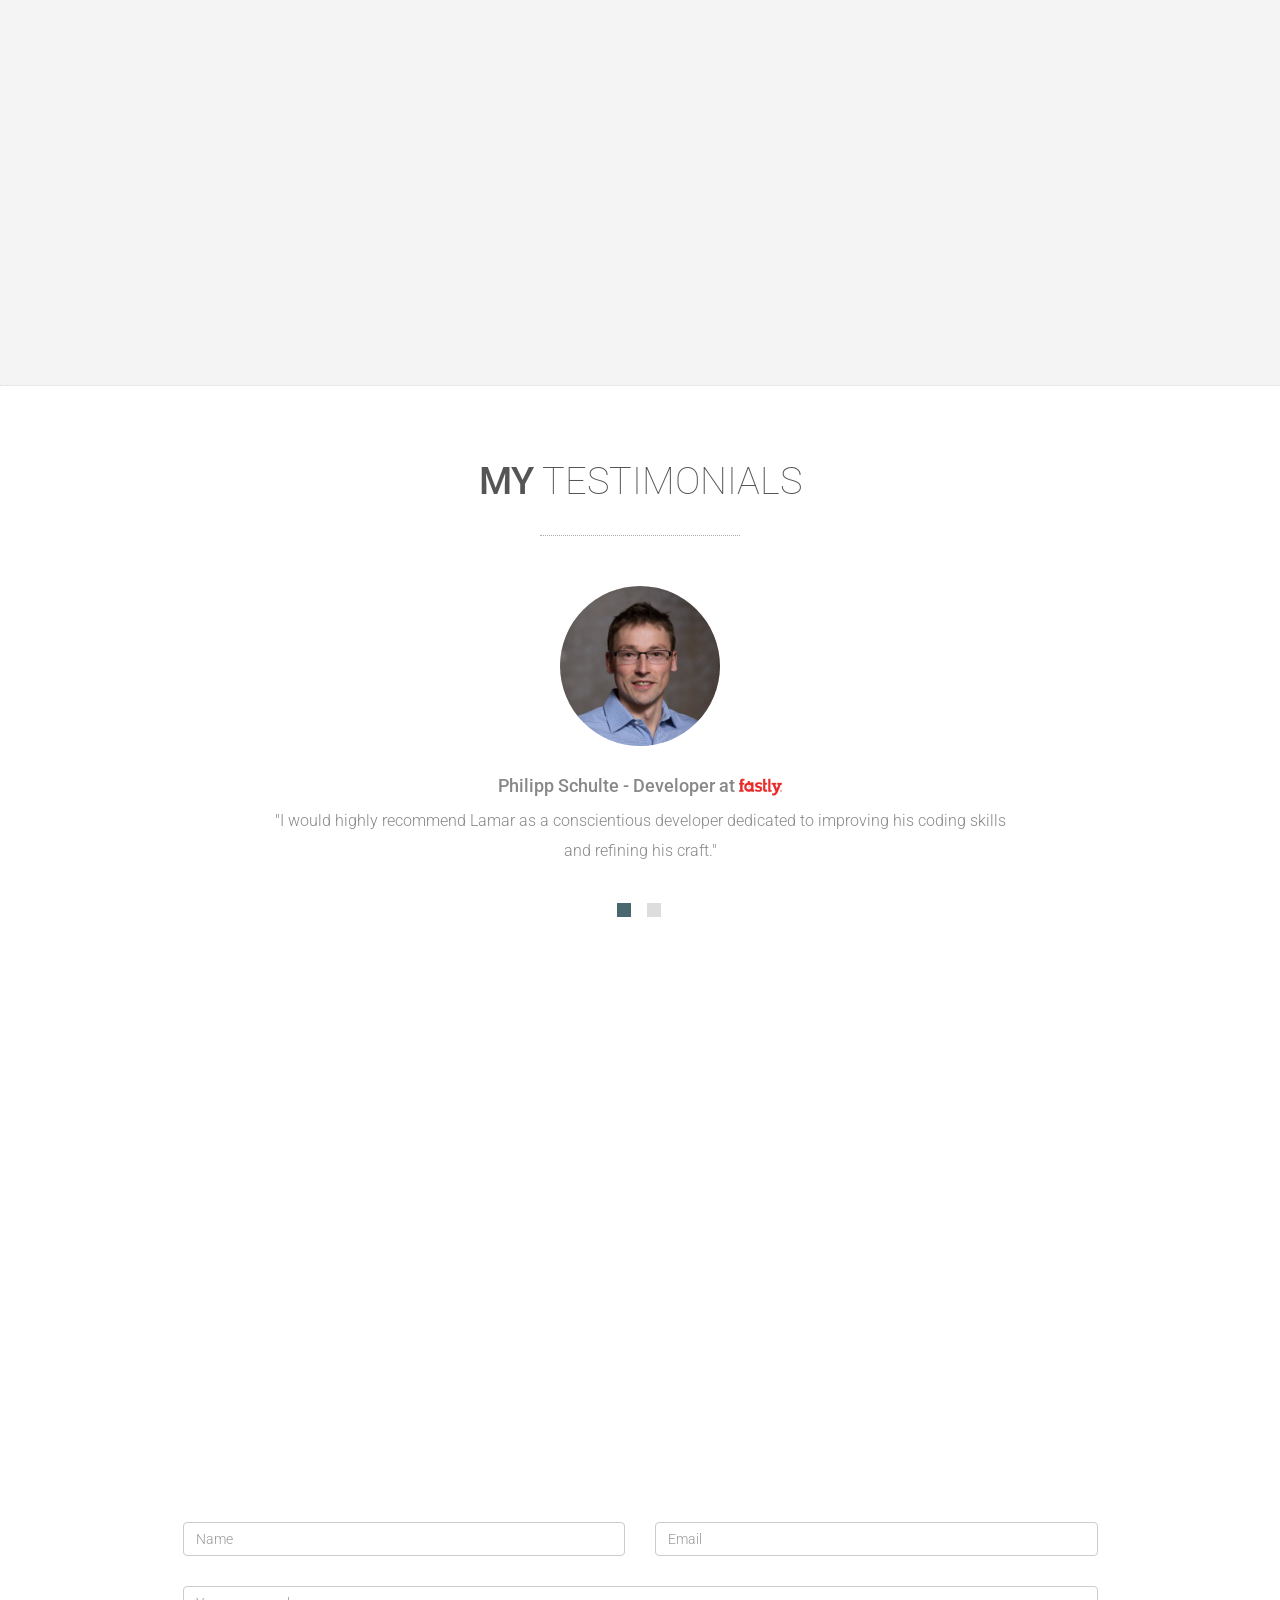
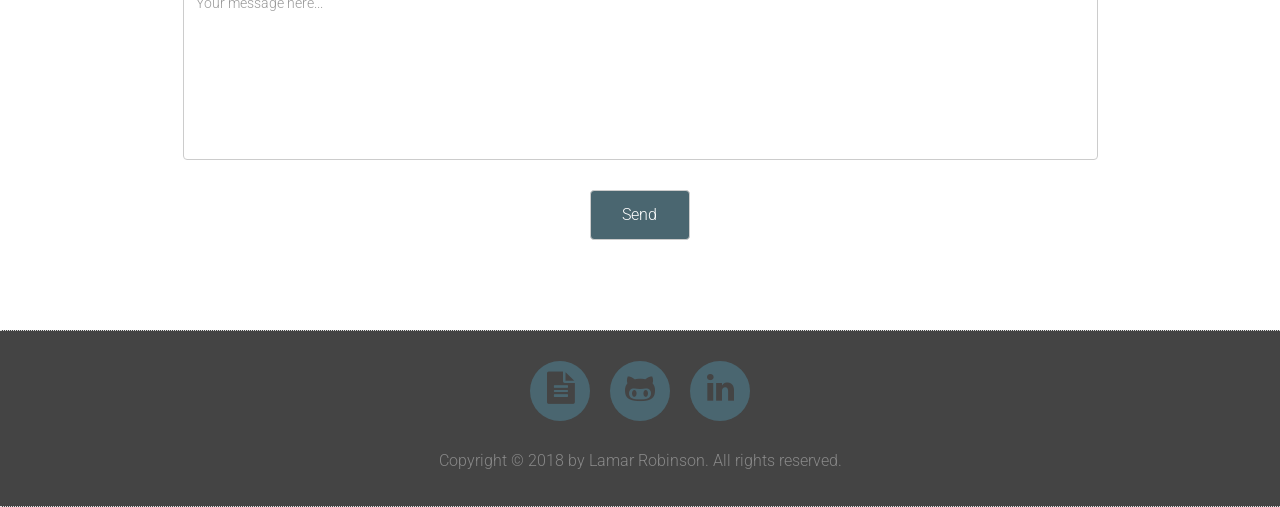
==== commit 025e505f: "Skills and Projects changes.  Resume reupload." ====
--- a/index.html
+++ b/index.html
@@ -32,11 +32,11 @@
     <div class="container-fuild">
       <div class="navbar-header">
         <button type="button" class="navbar-toggle collapsed" data-toggle="collapse" data-target="#top-navbar-1">
-						<span class="sr-only">Toggle navigation</span>
-						<span class="icon-bar"></span>
-						<span class="icon-bar"></span>
-						<span class="icon-bar"></span>
-					</button>
+          <span class="sr-only">Toggle navigation</span>
+          <span class="icon-bar"></span>
+          <span class="icon-bar"></span>
+          <span class="icon-bar"></span>
+        </button>
       </div>
       <!-- Collect the nav links, forms, and other content for toggling -->
       <div class="collapse navbar-collapse" id="top-navbar-1">
@@ -61,7 +61,7 @@
             <h1 class="wow fadeInLeftBig">FrontEnd <strong>Developer</strong></h1>
             <div class="header-links wow fadeInUp">
               <a class="btn btn-default scroll-link" href="#contact">Contact</a>
-              <a class="btn btn-alt" href="src/pdf/resume.pdf" target="_blank">Résumé</a>
+              <a class="btn btn-alt" href="src/pdf/resume.pdf" target="_blank">Resume</a>
             </div>
           </div>
         </div>
@@ -93,14 +93,17 @@
         <div class="col-sm-8 about-me-box wow fadeInLeft">
           <div class="about-me-box-text">
             <p class="medium-paragraph">
-              I am a frontend developer interested in making robust and innovative web applications. I have always had an inclination for technology and for discovering how technology works. Curiosity has been the driving force behind my desire for knowledge.
+              I am a frontend developer interested in making robust and innovative web applications. I have always had an inclination for technology and for discovering how technology works. Curiosity has been the driving force behind my desire for
+              knowledge.
             </p>
             <p class="medium-paragraph">
-              I am a graduate of Codify Academy, a frontend bootcamp in San Francisco and have recently been working for a cybersecurity company as system administrator in Los Angeles. When I'm not working on projects, I enjoy longboarding, attending meetups to discuss
+              I am a graduate of Codify Academy, a frontend bootcamp in San Francisco and have recently been working for a cybersecurity company as system administrator in Los Angeles. When I'm not working on projects, I enjoy longboarding,
+              attending meetups to discuss
               the latest and greatest trends in web development and listening to jazz.
             </p>
             <p class="medium-paragraph">
-              My aspirations lie in working on projects that I am passionate about and finding the best ways possible to showcase them to the world. I wholeheartedly believe that a developers greatest satisfaction is to not only actualize a product that they themselves
+              My aspirations lie in working on projects that I am passionate about and finding the best ways possible to showcase them to the world. I wholeheartedly believe that a developers greatest satisfaction is to not only actualize a product
+              that they themselves
               enjoy, but to also share their creation with others.
             </p>
           </div>
@@ -170,11 +173,11 @@
         </div>
         <div class="col-sm-6 skills-box wow fadeInRight">
           <div class="col-sm-4 skills-box-text-icon">
-            <i class="icon-angular-alt"></i>
-          </div>
-          <div class="col-sm-8 skills-box-text-description">
-            <h3>AngularJS</h3>
-            <p>AngularJS is a JavaScript-based front-end web application framework used for developing single-page applications.</p>
+            <i class="fa fa-wordpress"></i>
+          </div>
+          <div class="col-sm-8 skills-box-text-description">
+            <h3>Wordpress</h3>
+            <p>Wordpress is the most popular website content management system in use.</p>
           </div>
         </div>
       </div>
@@ -226,33 +229,16 @@
         </div>
       </div>
       <div class="row">
-        <!-- <div class="col-md-4 col-sm-6 col-xxs-12 wow fadeIn">
-          <a class="project" href="http://begonefear.com/" target="_blank">
-            <img src="src/img/projects/BeGoneFear.jpg" class="img-responsive">
+        <div class="col-md-4 col-sm-6 col-xxs-12 wow fadeIn">
+          <a class="project" href="https://www.tatumgames.com/" target="_blank">
+            <img src="src/img/projects/TatumGames.png" class="img-responsive">
+            <div class="divider-1"><span></span></div>
             <div class="project-text">
-              <h2>Be Gone Fear</h2>
-              <p></p>
+              <h2>Tatum Games</h2>
+              <p>Mobile games developer and publisher</p>
             </div>
           </a>
-        </div> -->
-        <!-- <div class="col-md-4 col-sm-6 col-xxs-12 wow fadeIn">
-          <a class="project" href="https://pushplayagency.github.io/" target="_blank">
-            <img src="src/img/projects/PushPlayAgency.jpg" class="img-responsive">
-            <div class="project-text">
-              <h2>Push Play Agency</h2>
-              <p></p>
-            </div>
-          </a>
-        </div>
-        <div class="col-md-4 col-sm-6 col-xxs-12 wow fadeIn">
-          <a class="project" href="https://apogeeelectronics.github.io/" target="_blank">
-            <img src="src/img/projects/Apogee.jpg" class="img-responsive">
-            <div class="project-text">
-              <h2>Apogee Electronics</h2>
-              <p></p>
-            </div>
-          </a>
-        </div> -->
+        </div>
       </div>
     </div>
   </section>
@@ -317,7 +303,8 @@
           <h2><strong>Let's</strong> Collaborate!</h2>
           <div class="divider-1 wow fadeInUp"><span></span></div>
           <p class="medium-paragraph">
-            I am always looking for new and exciting work to add to my portfolio. I can't wait to hear about your project and look forward to learning how we can work together to make it happen! I’m currently open to project-based work as well as interested in full-time
+            I am always looking for new and exciting work to add to my portfolio. I can't wait to hear about your project and look forward to learning how we can work together to make it happen! I’m currently open to project-based work as well as
+            interested in full-time
             opportunities. If you are looking for a frontend developer, drop me a line!
           </p>
         </div>
--- a/src/css/style.css
+++ b/src/css/style.css
@@ -63,9 +63,7 @@
   text-shadow: none;
 }
 
-
 /***** General style, all sections *****/
-
 .section-container {
   margin: 0 auto;
 }
@@ -138,18 +136,14 @@
   color: #fff;
 }
 
-
 /***** Divider *****/
-
 .divider-1 span {
   display: inline-block;
   width: 200px;
   border-bottom: 1px dotted #aaa;
 }
 
-
 /***** Navigation *****/
-
 .navbar {
   margin-bottom: 0;
   background: #444;
@@ -194,9 +188,7 @@
   margin-bottom: 13px;
 }
 
-
 /***** Header *****/
-
 .header-container {
   background-image: linear-gradient(rgba(0, 0, 0, 0.4), rgba(0, 0, 0, 0.4)), url("../img/backgrounds/header.jpg");
   background-size: cover;
@@ -213,9 +205,7 @@
   margin-top: 35px;
 }
 
-
 /***** About Me *****/
-
 .about-me-container {
   padding-bottom: 60px;
 }
@@ -252,9 +242,7 @@
   margin-bottom: 20px;
 }
 
-
 /***** Skills *****/
-
 .skills-container {
   padding-bottom: 60px;
 }
@@ -282,9 +270,7 @@
   text-align: left;
 }
 
-
 /***** Design Philosophy *****/
-
 .philosophy-container {
   padding-bottom: 60px;
 }
@@ -313,9 +299,7 @@
   padding: 10px 0;
 }
 
-
 /***** Projects *****/
-
 .projects-container {
   padding-bottom: 60px;
 }
@@ -357,7 +341,7 @@
 .project .project-text {
   width: 100%;
   height: 140px;
-  padding: 30px 10px 10px 20px;
+  padding: 10px 10px 10px 20px;
   text-align: center;
 }
 
@@ -381,9 +365,7 @@
   opacity: .7;
 }
 
-
 /***** Testimonials *****/
-
 .testimonials-container {
   padding-bottom: 60px;
 }
@@ -446,9 +428,7 @@
   border: 0;
 }
 
-
 /***** Call to Action *****/
-
 .call-to-action-container {
   background-image: linear-gradient(rgba(0, 0, 0, 0.4), rgba(0, 0, 0, 0.4)), url("../img/backgrounds/callToAction.jpg");
   background-size: cover;
@@ -459,9 +439,7 @@
   padding-bottom: 60px;
 }
 
-
 /***** Contact *****/
-
 .contact-container {
   padding-bottom: 60px;
 }
@@ -485,9 +463,7 @@
   border: 1px solid #ccc !important;
 }
 
-
 /***** Footer *****/
-
 .footer-container {
   padding-top: 30px;
   padding-bottom: 30px;
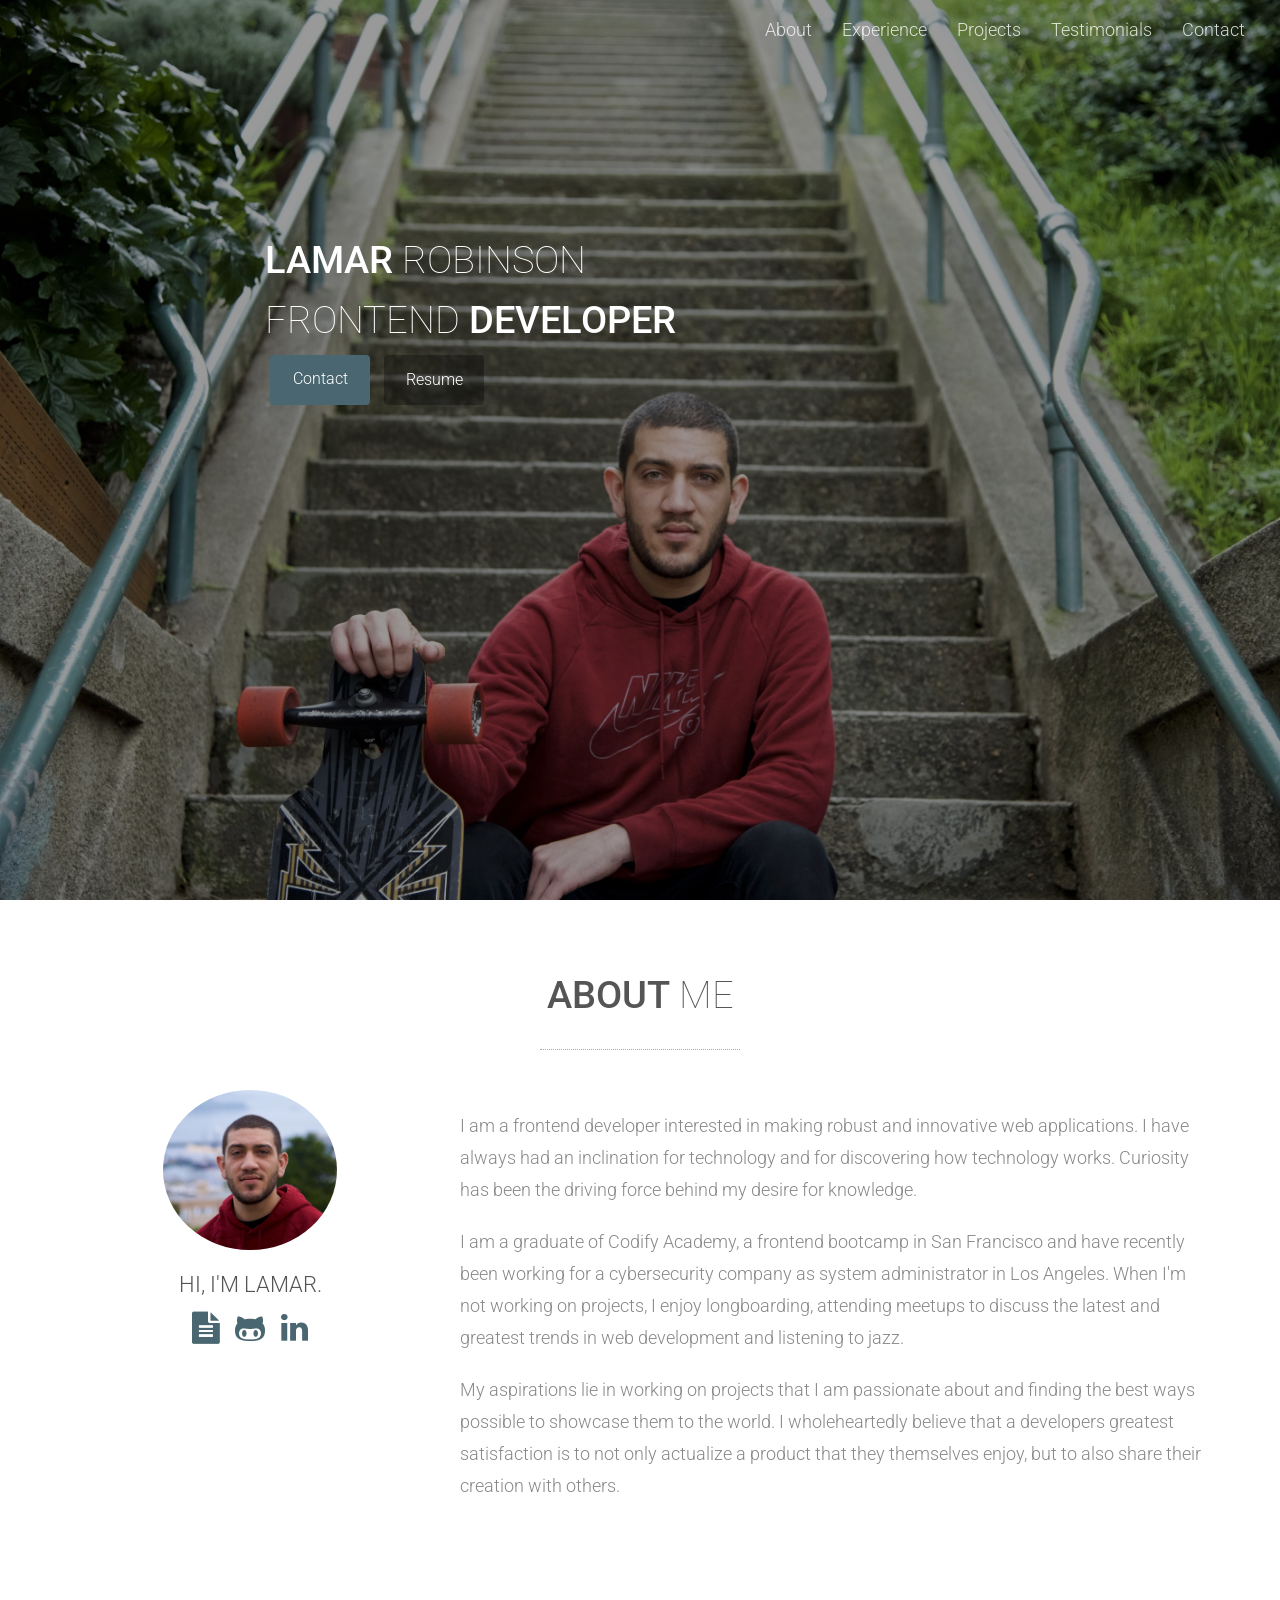
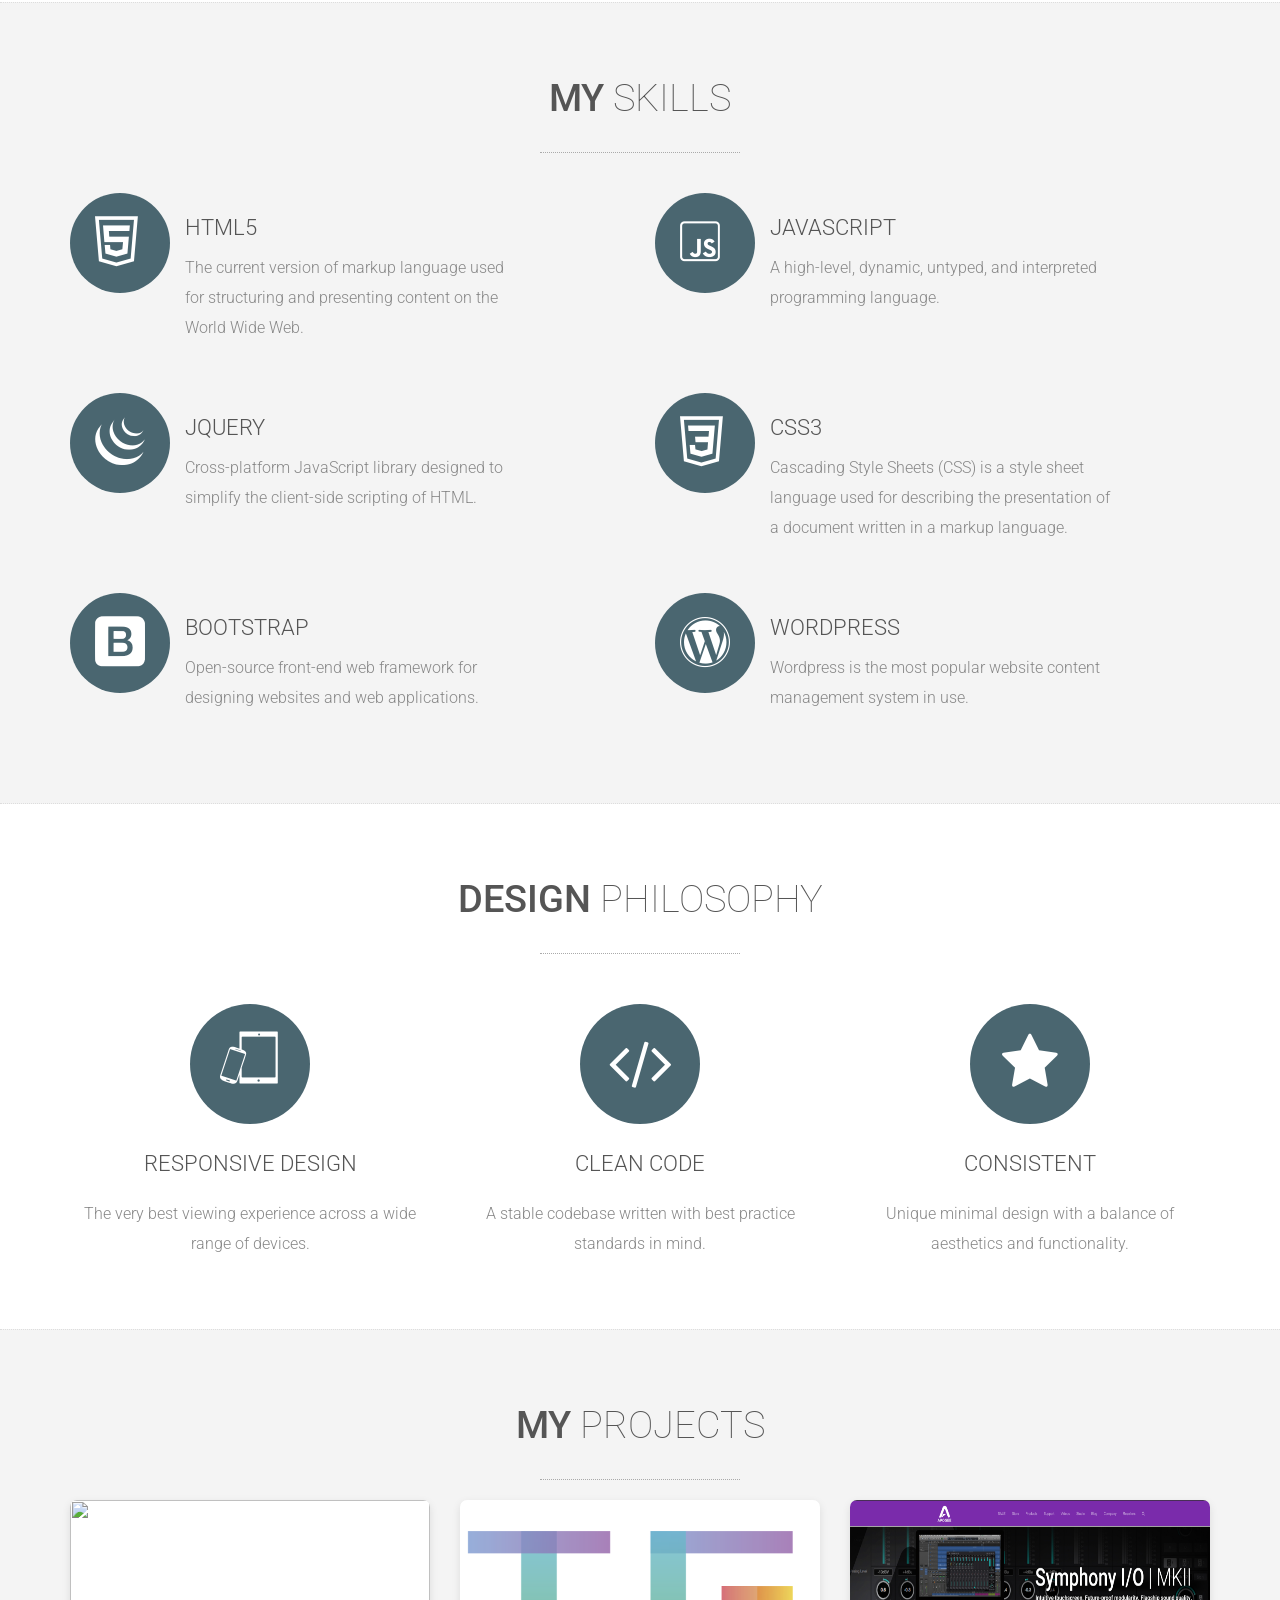
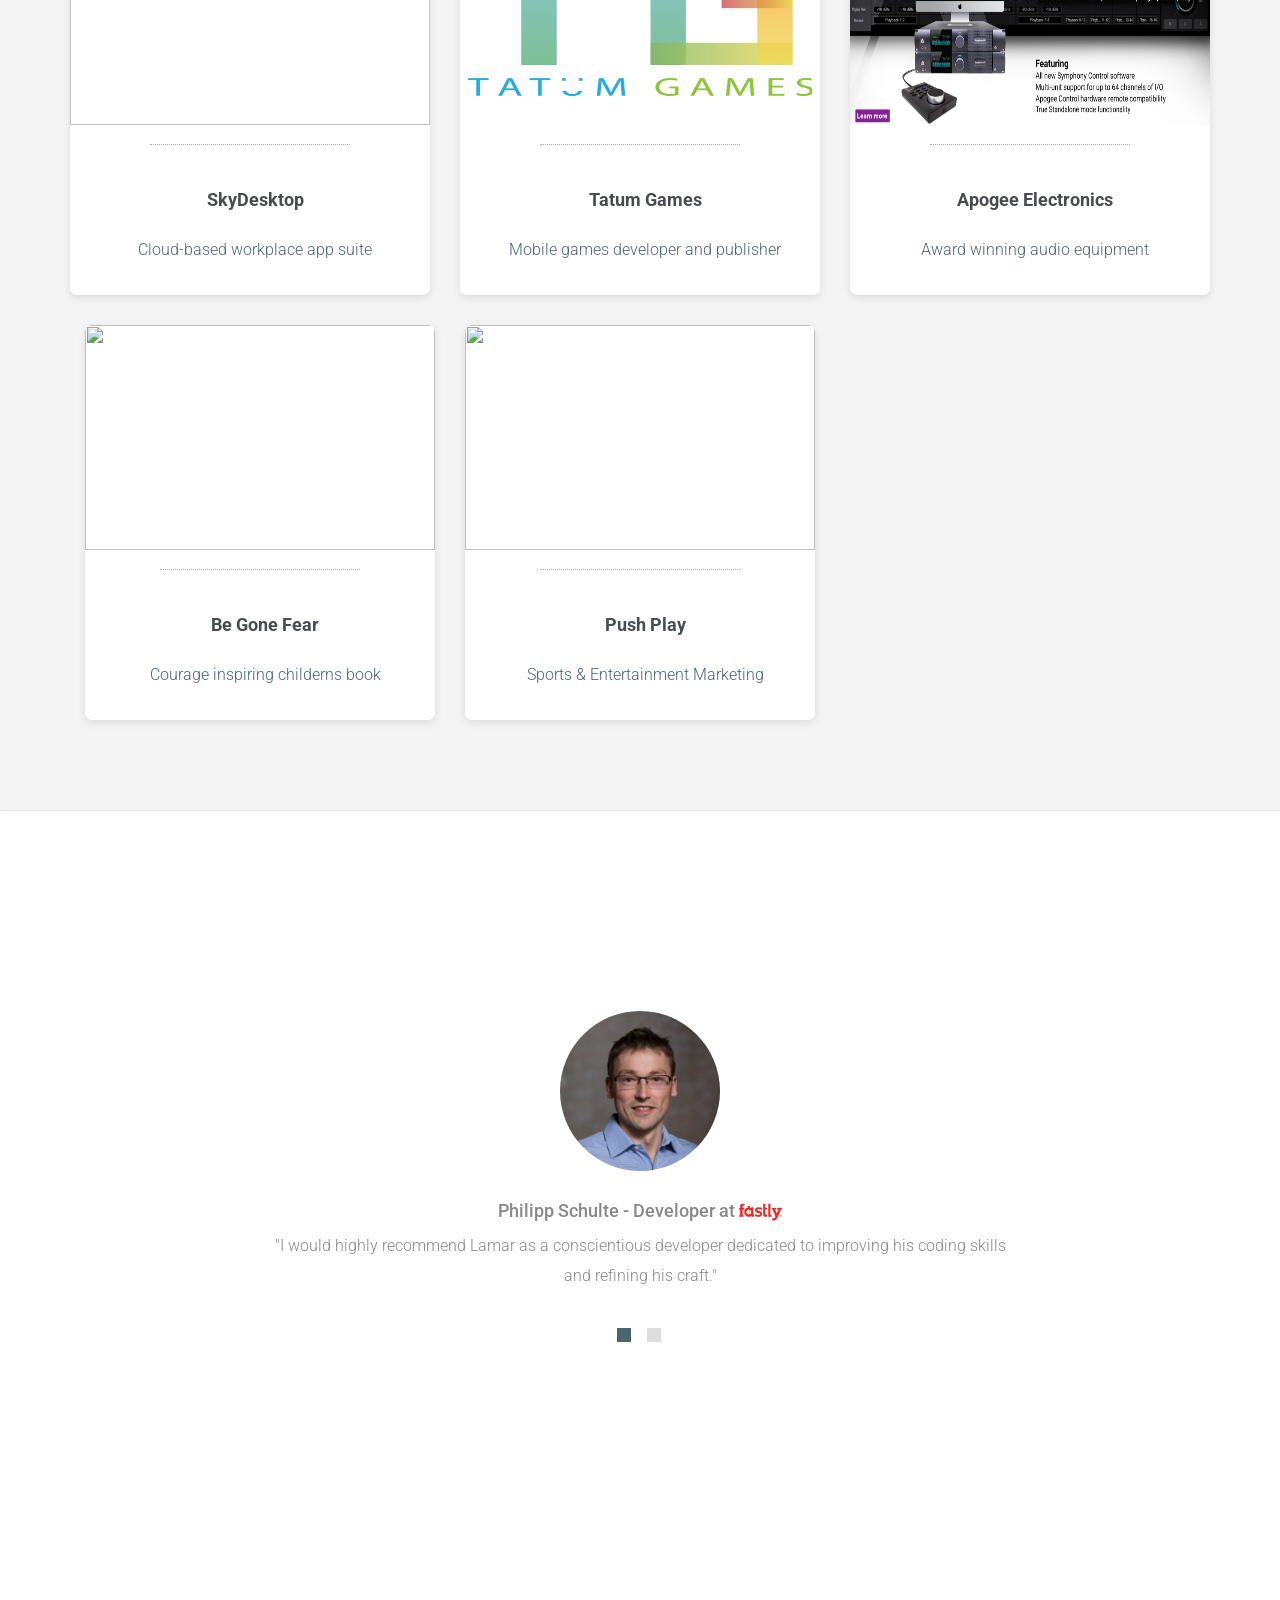
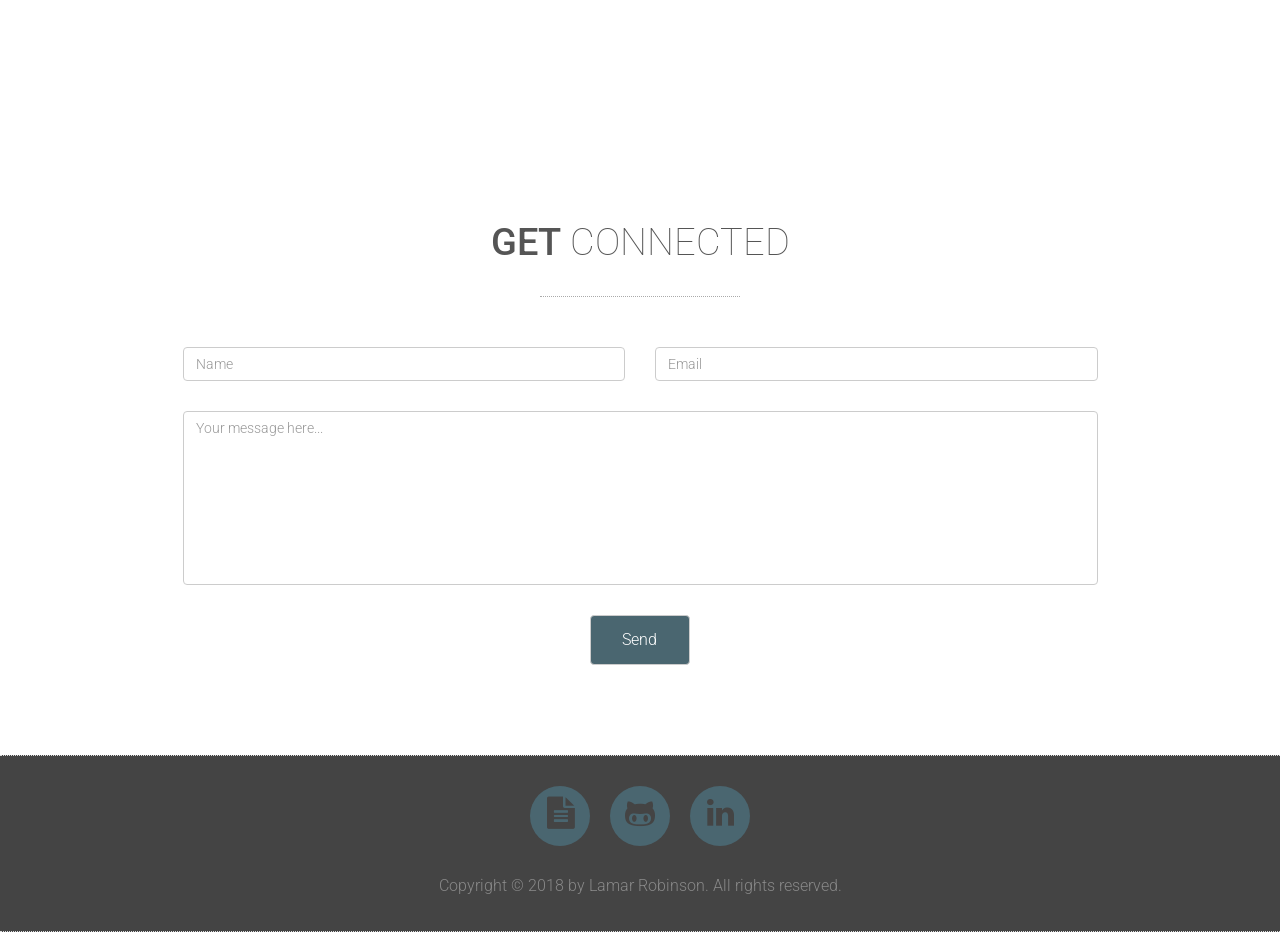
==== commit 748fd4cf: "Projects section Updated" ====
--- a/index.html
+++ b/index.html
@@ -230,6 +230,16 @@
       </div>
       <div class="row">
         <div class="col-md-4 col-sm-6 col-xxs-12 wow fadeIn">
+          <a class="project" href="./src/img/projects/SkyDesktop.github.io-master/index.html" target="_blank">
+            <img src="./src/img/projects/skyDesktop.png" class="img-responsive">
+            <div class="divider-1"><span></span></div>
+            <div class="project-text">
+              <h2>SkyDesktop</h2>
+              <p>Cloud-based workplace app suite</p>
+            </div>
+          </a>
+        </div>
+        <div class="col-md-4 col-sm-6 col-xxs-12 wow fadeIn">
           <a class="project" href="https://www.tatumgames.com/" target="_blank">
             <img src="src/img/projects/TatumGames.png" class="img-responsive">
             <div class="divider-1"><span></span></div>
@@ -239,7 +249,38 @@
             </div>
           </a>
         </div>
-      </div>
+        <div class="col-md-4 col-sm-6 col-xxs-12 wow fadeIn">
+          <a class="project" href="./src/img/projects/ApogeeElectronics.github.io-master/index.html" target="_blank">
+            <img src="src/img/projects/Apogee.png" class="img-responsive">
+            <div class="divider-1"><span></span></div>
+            <div class="project-text">
+              <h2>Apogee Electronics</h2>
+              <p>Award winning audio equipment</p>
+            </div>
+          </a>
+        </div>
+      </div>
+      <div class="col-md-4 col-sm-6 col-xxs-12 wow fadeIn">
+        <a class="project" href="./src/img/projects/BeGoneFear.github.io-master/index.html" target="_blank">
+          <img src="./src/img/projects/BeGoneFear.png" class="img-responsive">
+          <div class="divider-1"><span></span></div>
+          <div class="project-text">
+            <h2>Be Gone Fear</h2>
+            <p>Courage inspiring childerns book</p>
+          </div>
+        </a>
+      </div>
+      <div class="col-md-4 col-sm-6 col-xxs-12 wow fadeIn">
+        <a class="project" href="./src/img/projects/PushPlayAgency.github.io-master/index.html" target="_blank">
+          <img src="./src/img/projects/PushPlay.png" class="img-responsive">
+          <div class="divider-1"><span></span></div>
+          <div class="project-text">
+            <h2>Push Play</h2>
+            <p>Sports & Entertainment Marketing</p>
+          </div>
+        </a>
+      </div>
+    </div>
     </div>
   </section>
 
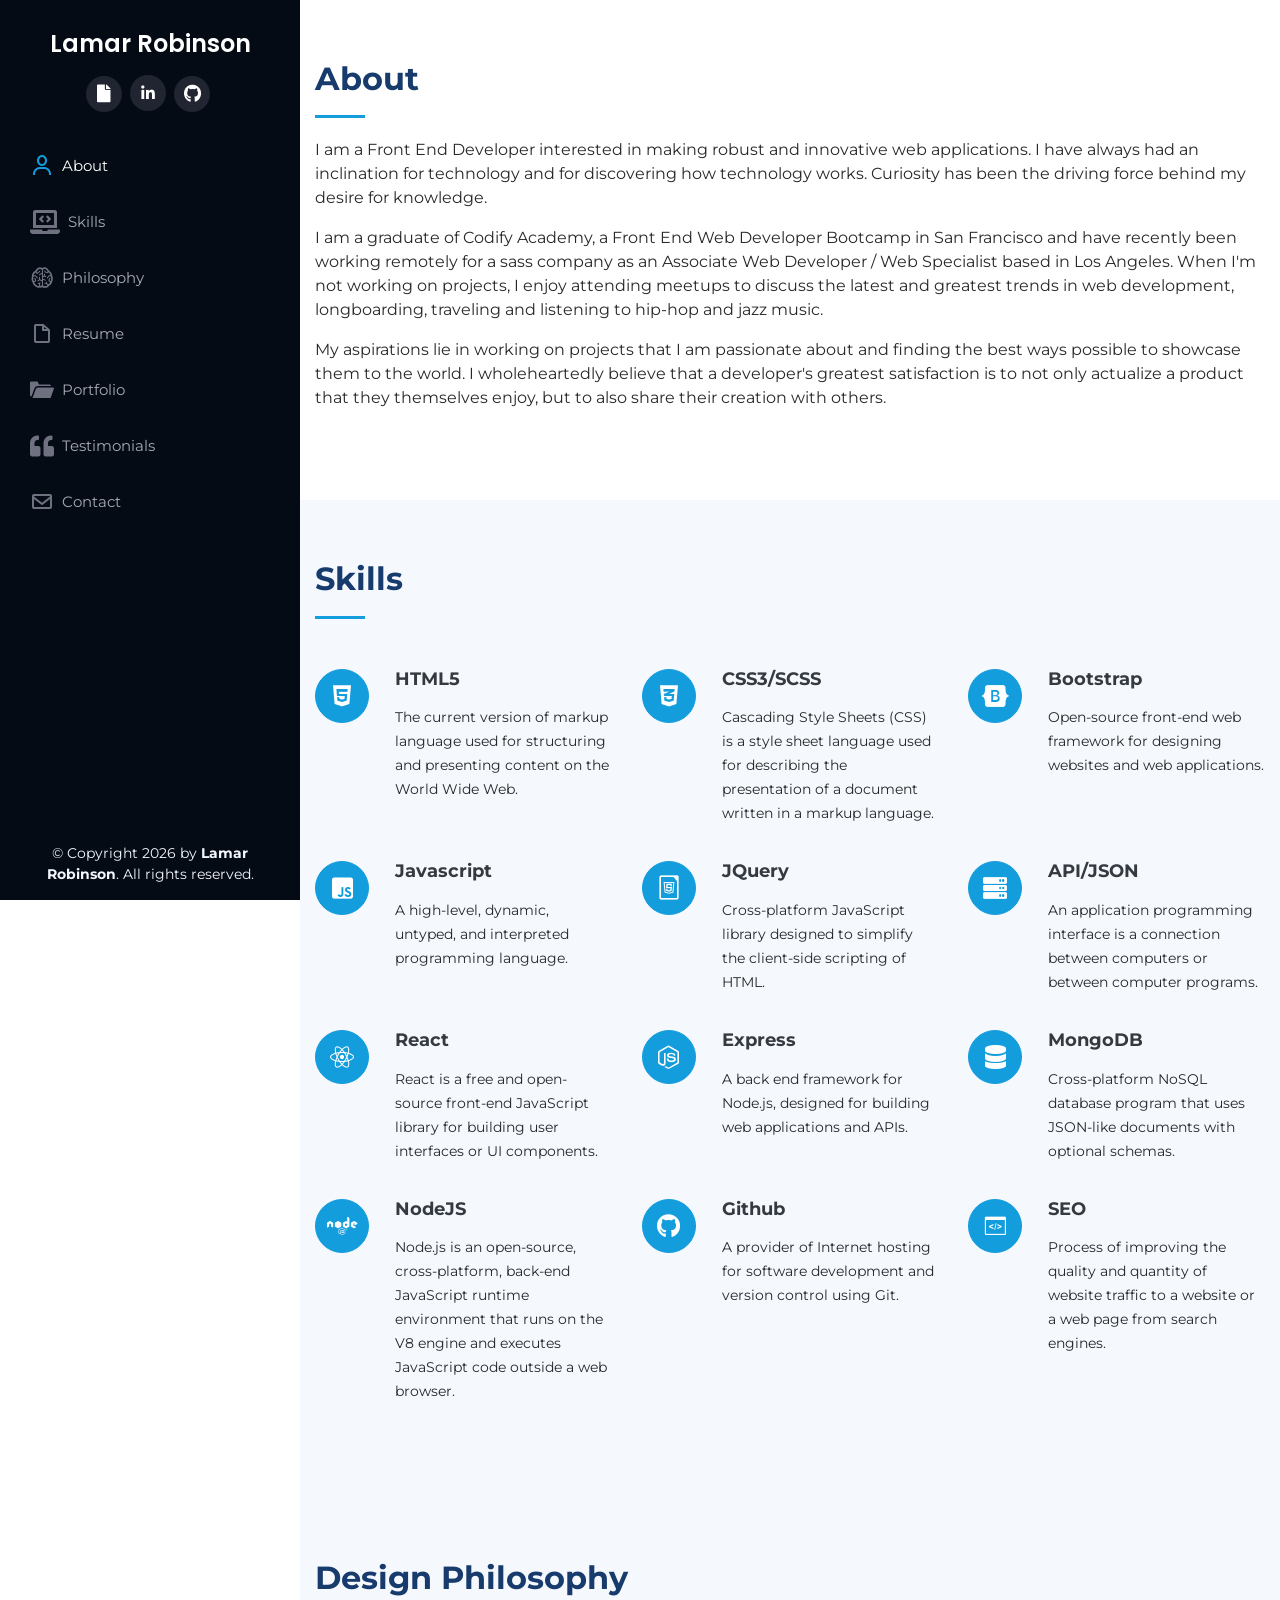
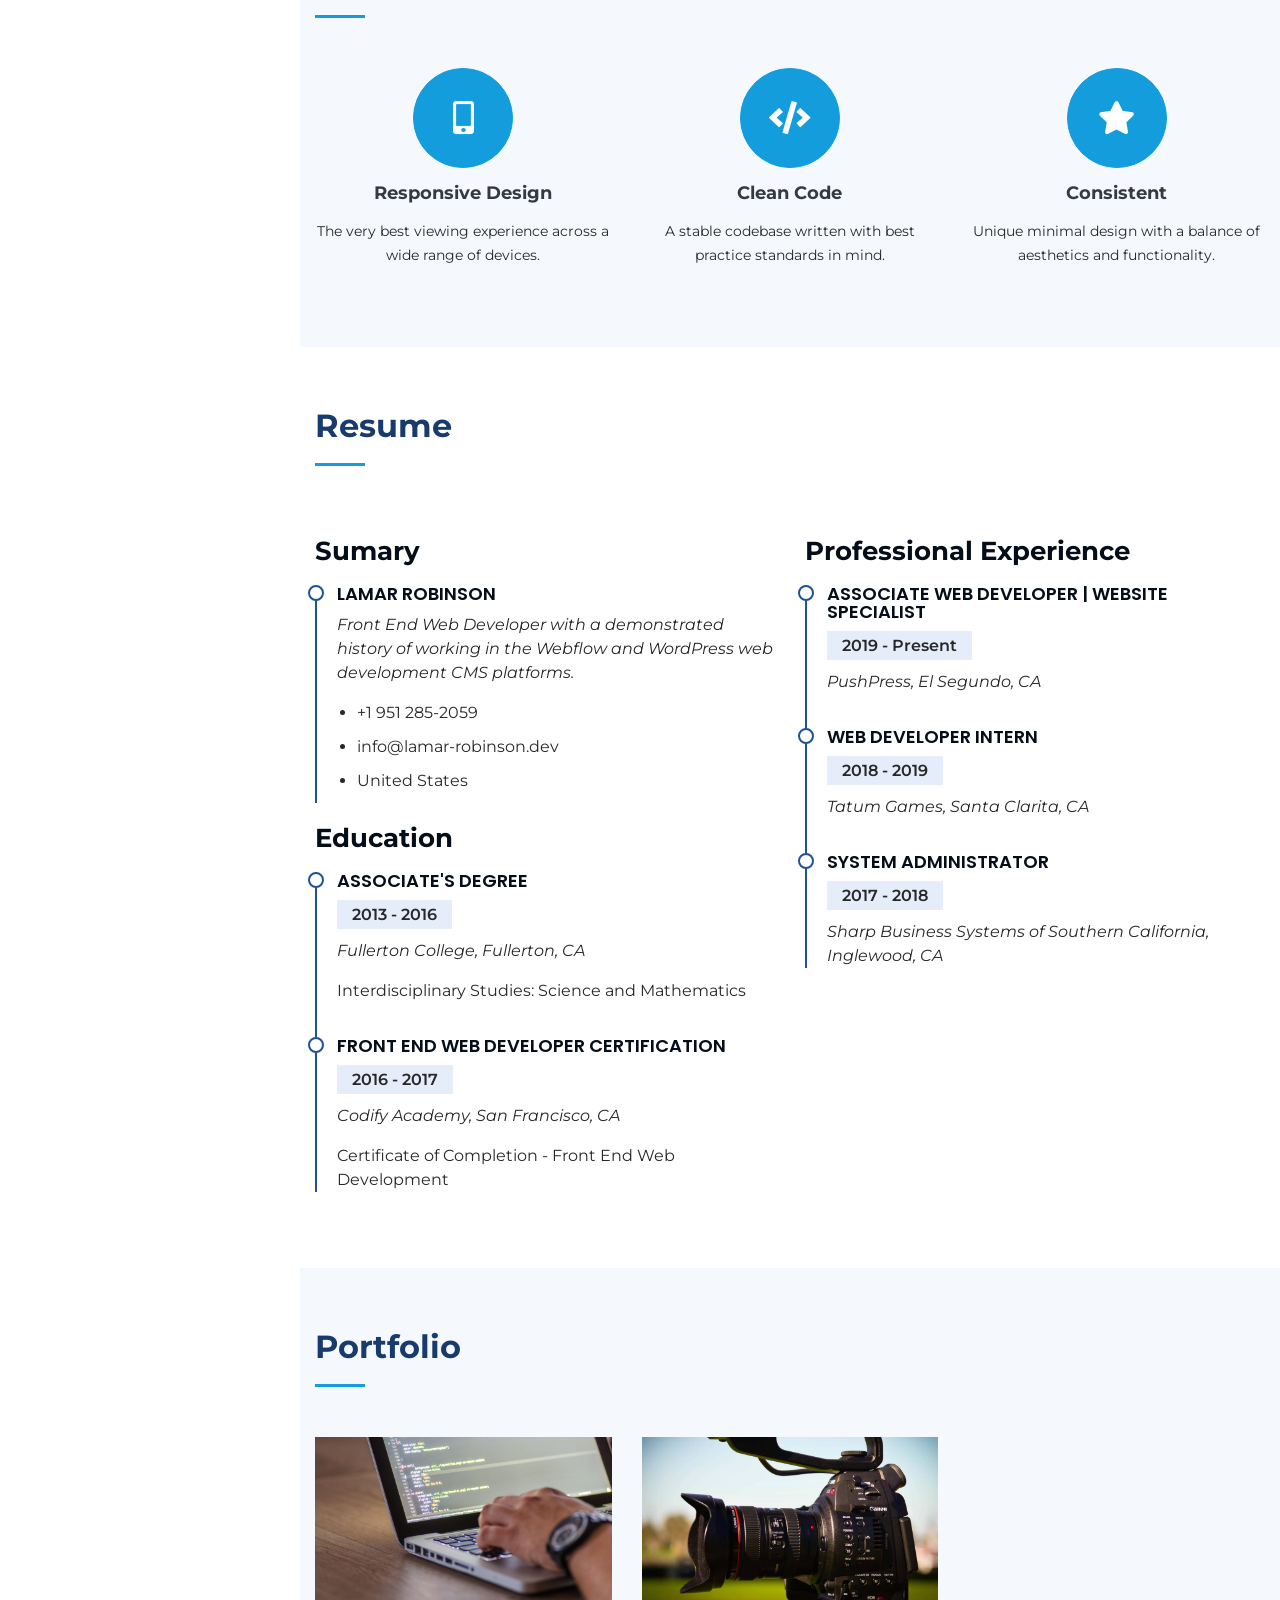
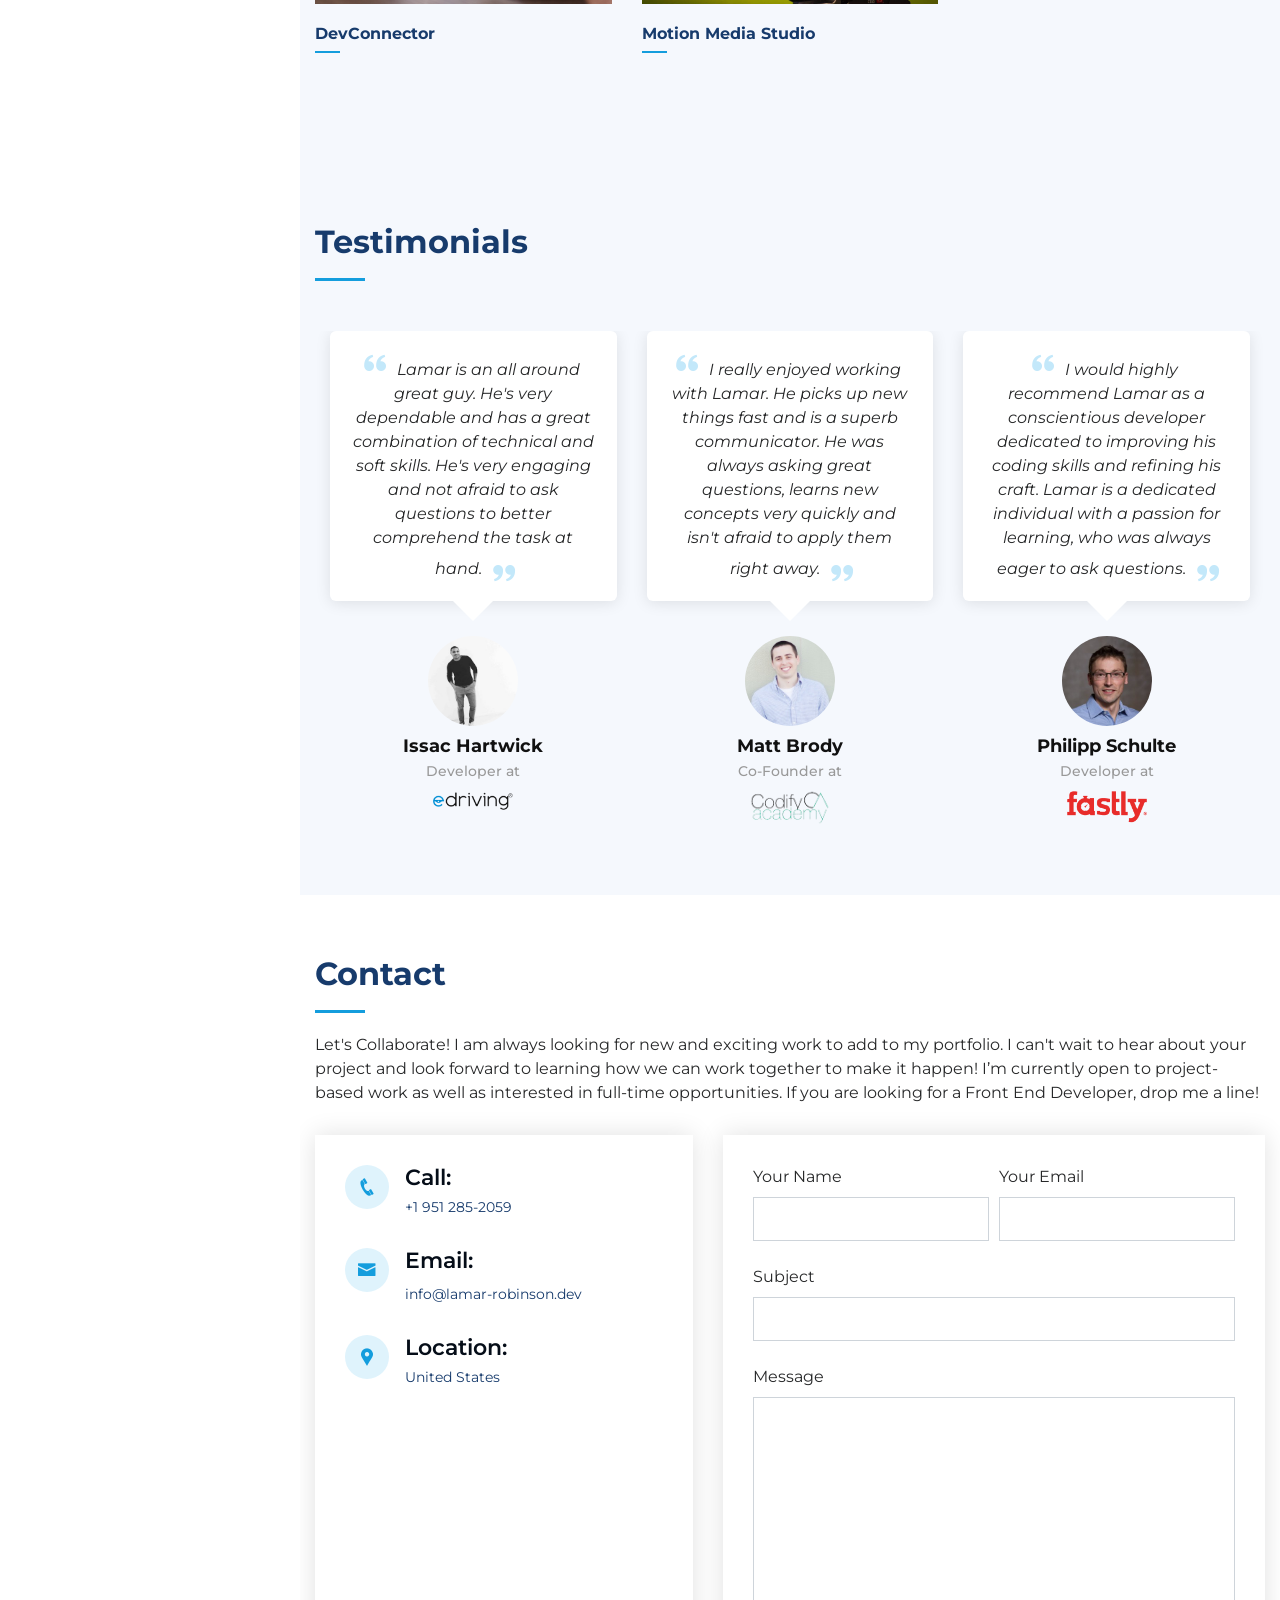
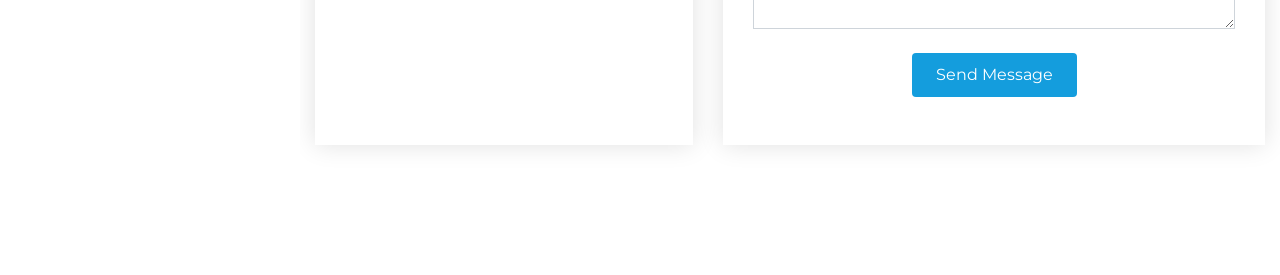
==== commit e46514a5: "First Commit" ====
--- a/index.html
+++ b/index.html
@@ -1,413 +1,514 @@
-<!DOCTYPE html>
-<html lang="en">
-
-<head>
-
-  <meta charset="utf-8">
-  <meta http-equiv="X-UA-Compatible" content="IE=edge">
-  <meta name="viewport" content="width=device-width, initial-scale=1">
-  <title>Lamar Robinson | FrontEnd Developer</title>
-  <meta name="description" content="Developer Portfolio">
-  <meta name="keywords" content="Developer Portfolio">
-  <meta name="author" content="Lamar Robinson">
-
-  <!-- CSS -->
-  <link rel="stylesheet" href="http://fonts.googleapis.com/css?family=Roboto:400,100,300,500">
-  <link rel="stylesheet" href="src/css/bootstrap.min.css">
-  <link rel="stylesheet" href="src/fonts/font-mfizz/font-mfizz.css">
-  <link rel="stylesheet" href="src/fonts/font-awesome/css/font-awesome.min.css">
-  <link rel="stylesheet" href="src/css/animate.css">
-  <link rel="stylesheet" href="src/css/style.css">
-  <link rel="stylesheet" href="src/css/media-queries.css">
-
-  <!-- Favicon -->
-  <link rel="shortcut icon" href="src/favicon/favicon.ico">
-
-</head>
-
-<body>
-
-  <!-- Navigation -->
-  <nav class="navbar navbar-inverse navbar-fixed-top navbar-no-bg" role="navigation">
-    <div class="container-fuild">
-      <div class="navbar-header">
-        <button type="button" class="navbar-toggle collapsed" data-toggle="collapse" data-target="#top-navbar-1">
-          <span class="sr-only">Toggle navigation</span>
-          <span class="icon-bar"></span>
-          <span class="icon-bar"></span>
-          <span class="icon-bar"></span>
-        </button>
-      </div>
-      <!-- Collect the nav links, forms, and other content for toggling -->
-      <div class="collapse navbar-collapse" id="top-navbar-1">
-        <ul class="nav navbar-nav navbar-right">
-          <li><a class="scroll-link" data-toggle="collapse" data-target="#top-navbar-1" href="#about-me">About</a></li>
-          <li><a class="scroll-link" data-toggle="collapse" data-target="#top-navbar-1" href="#skills">Experience</a></li>
-          <li><a class="scroll-link" data-toggle="collapse" data-target="#top-navbar-1" href="#projects">Projects</a></li>
-          <li><a class="scroll-link" data-toggle="collapse" data-target="#top-navbar-1" href="#testimonials">Testimonials</a></li>
-          <li><a class="scroll-link" data-toggle="collapse" data-target="#top-navbar-1" href="#contact">Contact</a></li>
-        </ul>
-      </div>
-    </div>
-  </nav>
-
-  <!-- Header -->
-  <header class="section-container section-container-image-bg header-container">
-    <div class="container-fluid">
-      <div class="row">
-        <div class="col-sm-12">
-          <div class="header-text">
-            <h1 class="wow fadeInLeftBig"><strong>Lamar</strong> Robinson</h1>
-            <h1 class="wow fadeInLeftBig">FrontEnd <strong>Developer</strong></h1>
-            <div class="header-links wow fadeInUp">
-              <a class="btn btn-default scroll-link" href="#contact">Contact</a>
-              <a class="btn btn-alt" href="src/pdf/resume.pdf" target="_blank">Resume</a>
-            </div>
-          </div>
-        </div>
-      </div>
-    </div>
-  </header>
-
-  <!-- About Me -->
-  <section class="section-container about-me-container">
-    <div class="container">
-      <div class="row">
-        <div class="col-sm-12 section-description wow fadeIn">
-          <h2><strong>About</strong> Me</h2>
-          <div class="divider-1 wow fadeInUp"><span></span></div>
-        </div>
-      </div>
-      <div class="row">
-        <div class="col-sm-4 about-me-box wow fadeInUp">
-          <div class="about-me-photo">
-            <img src="src/img/about/about.jpg">
-          </div>
-          <h3>Hi, I'm Lamar.</h3>
-          <div class="about-me-social">
-            <a href="src/pdf/resume.pdf" target="_blank"><i class="fa fa-file-text"></i></a>
-            <a href="https://github.com/lrobinson823" target="_blank"><i class="fa fa-github-alt"></i></a>
-            <a href="https://www.linkedin.com/in/lamar-robinson-383b4a132/" target="_blank"><i class="fa fa-linkedin"></i></a>
-          </div>
-        </div>
-        <div class="col-sm-8 about-me-box wow fadeInLeft">
-          <div class="about-me-box-text">
-            <p class="medium-paragraph">
-              I am a frontend developer interested in making robust and innovative web applications. I have always had an inclination for technology and for discovering how technology works. Curiosity has been the driving force behind my desire for
-              knowledge.
-            </p>
-            <p class="medium-paragraph">
-              I am a graduate of Codify Academy, a frontend bootcamp in San Francisco and have recently been working for a cybersecurity company as system administrator in Los Angeles. When I'm not working on projects, I enjoy longboarding,
-              attending meetups to discuss
-              the latest and greatest trends in web development and listening to jazz.
-            </p>
-            <p class="medium-paragraph">
-              My aspirations lie in working on projects that I am passionate about and finding the best ways possible to showcase them to the world. I wholeheartedly believe that a developers greatest satisfaction is to not only actualize a product
-              that they themselves
-              enjoy, but to also share their creation with others.
-            </p>
-          </div>
-        </div>
-      </div>
-    </div>
-  </section>
-
-  <!-- My Skills -->
-  <section class="section-container section-container-gray-bg skills-container">
-    <div class="container">
-      <div class="row">
-        <div class="col-sm-12 section-description wow fadeIn">
-          <h2><strong>My</strong> Skills</h2>
-          <div class="divider-1 wow fadeInUp"><span></span></div>
-        </div>
-      </div>
-      <div class="row">
-        <div class="col-sm-6 skills-box wow fadeInRight">
-          <div class="col-sm-4 skills-box-text-icon">
-            <i class="icon-html5"></i>
-          </div>
-          <div class="col-sm-8 skills-box-text-description">
-            <h3>HTML5</h3>
-            <p>The current version of markup language used for structuring and presenting content on the World Wide Web.</p>
-          </div>
-        </div>
-        <div class="col-sm-6 skills-box wow fadeInRight">
-          <div class="col-sm-4 skills-box-text-icon">
-            <i class="icon-javascript"></i>
-          </div>
-          <div class="col-sm-8 skills-box-text-description">
-            <h3>Javascript</h3>
-            <p>A high-level, dynamic, untyped, and interpreted programming language.</p>
-          </div>
-        </div>
-      </div>
-      <div class="row">
-        <div class="col-sm-6 skills-box wow fadeInRight">
-          <div class="col-sm-4 skills-box-text-icon">
-            <i class="icon-jquery"></i>
-          </div>
-          <div class="col-sm-8 skills-box-text-description">
-            <h3>Jquery</h3>
-            <p>Cross-platform JavaScript library designed to simplify the client-side scripting of HTML.</p>
-          </div>
-        </div>
-        <div class="col-sm-6 skills-box wow fadeInRight">
-          <div class="col-sm-4 skills-box-text-icon">
-            <i class="icon-css3"></i>
-          </div>
-          <div class="col-sm-8 skills-box-text-description">
-            <h3>CSS3</h3>
-            <p>Cascading Style Sheets (CSS) is a style sheet language used for describing the presentation of a document written in a markup language.</p>
-          </div>
-        </div>
-      </div>
-      <div class="row">
-        <div class="col-sm-6 skills-box wow fadeInRight">
-          <div class="col-sm-4 skills-box-text-icon">
-            <i class="icon-bootstrap"></i>
-          </div>
-          <div class="col-sm-8 skills-box-text-description">
-            <h3>Bootstrap</h3>
-            <p>Open-source front-end web framework for designing websites and web applications.</p>
-          </div>
-        </div>
-        <div class="col-sm-6 skills-box wow fadeInRight">
-          <div class="col-sm-4 skills-box-text-icon">
-            <i class="fa fa-wordpress"></i>
-          </div>
-          <div class="col-sm-8 skills-box-text-description">
-            <h3>Wordpress</h3>
-            <p>Wordpress is the most popular website content management system in use.</p>
-          </div>
-        </div>
-      </div>
-    </div>
-  </section>
-
-  <!-- Design Philosophy -->
-  <section class="section-container philosophy-container">
-    <div class="container">
-      <div class="row">
-        <div class="col-sm-12 section-description wow fadeIn">
-          <h2><strong>Design</strong> Philosophy</h2>
-          <div class="divider-1 wow fadeInUp"><span></span></div>
-        </div>
-      </div>
-      <div class="row">
-        <div class="col-sm-4 philosophy-box wow fadeInUp">
-          <div class="philosophy-box-icon">
-            <i class="icon-mobile-device"></i>
-          </div>
-          <h3>Responsive Design</h3>
-          <p>The very best viewing experience across a wide range of devices.</p>
-        </div>
-        <div class="col-sm-4 philosophy-box wow fadeInDown">
-          <div class="philosophy-box-icon">
-            <i class="fa fa-code"></i>
-          </div>
-          <h3>Clean Code</h3>
-          <p>A stable codebase written with best practice standards in mind.</p>
-        </div>
-        <div class="col-sm-4 philosophy-box wow fadeInUp">
-          <div class="philosophy-box-icon">
-            <i class="fa fa-star"></i>
-          </div>
-          <h3>Consistent</h3>
-          <p>Unique minimal design with a balance of aesthetics and functionality.</p>
-        </div>
-      </div>
-    </div>
-  </section>
-
-  <!-- Projects -->
-  <section class="section-container section-container-gray-bg projects-container">
-    <div class="container">
-      <div class="row">
-        <div class="col-sm-12 section-description wow fadeIn">
-          <h2><strong>My</strong> Projects</h2>
-          <div class="divider-1 wow fadeInUp"><span></span></div>
-        </div>
-      </div>
-      <div class="row">
-        <div class="col-md-4 col-sm-6 col-xxs-12 wow fadeIn">
-          <a class="project" href="./src/img/projects/SkyDesktop.github.io-master/index.html" target="_blank">
-            <img src="./src/img/projects/skyDesktop.png" class="img-responsive">
-            <div class="divider-1"><span></span></div>
-            <div class="project-text">
-              <h2>SkyDesktop</h2>
-              <p>Cloud-based workplace app suite</p>
-            </div>
-          </a>
-        </div>
-        <div class="col-md-4 col-sm-6 col-xxs-12 wow fadeIn">
-          <a class="project" href="https://www.tatumgames.com/" target="_blank">
-            <img src="src/img/projects/TatumGames.png" class="img-responsive">
-            <div class="divider-1"><span></span></div>
-            <div class="project-text">
-              <h2>Tatum Games</h2>
-              <p>Mobile games developer and publisher</p>
-            </div>
-          </a>
-        </div>
-        <div class="col-md-4 col-sm-6 col-xxs-12 wow fadeIn">
-          <a class="project" href="./src/img/projects/ApogeeElectronics.github.io-master/index.html" target="_blank">
-            <img src="src/img/projects/Apogee.png" class="img-responsive">
-            <div class="divider-1"><span></span></div>
-            <div class="project-text">
-              <h2>Apogee Electronics</h2>
-              <p>Award winning audio equipment</p>
-            </div>
-          </a>
-        </div>
-      </div>
-      <div class="col-md-4 col-sm-6 col-xxs-12 wow fadeIn">
-        <a class="project" href="./src/img/projects/BeGoneFear.github.io-master/index.html" target="_blank">
-          <img src="./src/img/projects/BeGoneFear.png" class="img-responsive">
-          <div class="divider-1"><span></span></div>
-          <div class="project-text">
-            <h2>Be Gone Fear</h2>
-            <p>Courage inspiring childerns book</p>
-          </div>
-        </a>
-      </div>
-      <div class="col-md-4 col-sm-6 col-xxs-12 wow fadeIn">
-        <a class="project" href="./src/img/projects/PushPlayAgency.github.io-master/index.html" target="_blank">
-          <img src="./src/img/projects/PushPlay.png" class="img-responsive">
-          <div class="divider-1"><span></span></div>
-          <div class="project-text">
-            <h2>Push Play</h2>
-            <p>Sports & Entertainment Marketing</p>
-          </div>
-        </a>
-      </div>
-    </div>
-    </div>
-  </section>
-
-  <!-- My Testimonials -->
-  <section class="section-container testimonials-container">
-    <div class="container">
-      <div class="row">
-        <div class="col-sm-12 section-description wow fadeIn">
-          <h2><strong>My</strong> Testimonials</h2>
-          <div class="divider-1 wow fadeInUp"><span></span></div>
-        </div>
-      </div>
-      <div class="row">
-        <div class="col-sm-10 col-sm-offset-1 testimonial-list wow fadeInUp">
-          <div role="tabpanel">
-            <!-- Tab panes -->
-            <div class="tab-content">
-              <div class="tab-pane fade in active" role="tabpanel" id="tab1">
-                <div class="testimonial-image">
-                  <img src="src/img/testimonials/philippSchulte.jpg">
-                </div>
-                <div class="testimonial-text">
-                  <h4><strong>Philipp Schulte</strong> - Developer at <img src="src/img/testimonials/fastlyLogo.jpg"></h4>
-                  <p>
-                    "I would highly recommend Lamar as a conscientious developer dedicated to improving his coding skills and refining his craft."
-                  </p>
-                </div>
-              </div>
-              <div class="tab-pane fade" role="tabpanel" id="tab2">
-                <div class="testimonial-image">
-                  <img src="src/img/testimonials/isaacHartwick.jpg">
-                </div>
-                <div class="testimonial-text">
-                  <h4><strong>Isaac Hartwick</strong> - Developer at <img src="src/img/testimonials/edrivingLogo.jpg"></h4>
-                  <p>
-                    "Lamar is an all around great guy. He's very dependable and has a great combination of technical and soft skills. He's very engaging and not afraid to ask questions to better comprehend the task at hand."
-                  </p>
-                </div>
-              </div>
-            </div>
-            <!-- Nav tabs -->
-            <ul class="nav nav-tabs" role="tablist">
-              <li class="active" role="presentation">
-                <a href="#tab1" aria-controls="tab1" role="tab" data-toggle="tab"></a>
-              </li>
-              <li role="presentation">
-                <a href="#tab2" aria-controls="tab2" role="tab" data-toggle="tab"></a>
-              </li>
-            </ul>
-          </div>
-        </div>
-      </div>
-    </div>
-  </section>
-
-  <!-- Call to Action -->
-  <section class="section-container section-container-image-bg call-to-action-container">
-    <div class="container">
-      <div class="row">
-        <div class="col-sm-12 section-description wow fadeInLeftBig">
-          <h2><strong>Let's</strong> Collaborate!</h2>
-          <div class="divider-1 wow fadeInUp"><span></span></div>
-          <p class="medium-paragraph">
-            I am always looking for new and exciting work to add to my portfolio. I can't wait to hear about your project and look forward to learning how we can work together to make it happen! I’m currently open to project-based work as well as
-            interested in full-time
-            opportunities. If you are looking for a frontend developer, drop me a line!
-          </p>
-        </div>
-      </div>
-    </div>
-  </section>
-
-  <!-- Contact -->
-  <section class="section-container contact-container">
-    <div class="container">
-      <div class="row">
-        <div class="col-sm-12 section-description wow fadeIn">
-          <h2><strong>Get</strong> Connected</h2>
-          <div class="divider-1 wow fadeInUp"><span></span></div>
-        </div>
-      </div>
-      <div class="row">
-        <div class="col-lg-10 col-lg-offset-1">
-          <form class="contact-form" method="POST" action="https://formspree.io/NW823@yahoo.com">
-            <div class="col-md-6">
-              <input class="form-control" type="text" name="name" placeholder="Name" required>
-            </div>
-            <div class="col-md-6">
-              <input class="form-control" type="email" name="_replyto" placeholder="Email" required>
-            </div>
-            <div class="col-md-12">
-              <textarea class="form-control" rows="8" name="message" placeholder="Your message here..." required></textarea>
-            </div>
-            <div class="col-md-4 col-md-offset-4">
-              <input class="btn btn-default" type="submit" value="Send">
-            </div>
-          </form>
-        </div>
-      </div>
-    </div>
-  </section>
-
-  <!-- Footer -->
-  <footer class="section-container section-container-dark-gray-bg footer-container">
-    <div class="container">
-      <div class="row">
-        <div class="col-sm-12 footer-social">
-          <a href="src/pdf/resume.pdf" target="_blank"><i class="fa fa-file-text"></i></a>
-          <a href="https://github.com/lrobinson823" target="_blank"><i class="fa fa-github-alt"></i></a>
-          <a href="https://www.linkedin.com/in/lamar-robinson-383b4a132/" target="_blank"><i class="fa fa-linkedin"></i></a>
-        </div>
-      </div>
-      <div class="row">
-        <div class="col-sm-12 footer-copyright">
-          Copyright © 2018 by Lamar Robinson. All rights reserved.
-        </div>
-      </div>
-    </div>
-  </footer>
-
-  <!-- Javascript -->
-  <script src="src/js/jquery.min.js"></script>
-  <script src="src/js/bootstrap.min.js"></script>
-  <script src="src/js/wow.min.js"></script>
-  <script src="src/js/waypoints.min.js"></script>
-  <script src="src/js/scripts.js"></script>
-
-</body>
-
-</html>
+<!DOCTYPE html>
+<html lang="en">
+
+<head>
+  <meta charset="utf-8">
+  <meta content="width=device-width, initial-scale=1.0" name="viewport">
+
+  <title>Lamar Robinson | FrontEnd Developer</title>
+  <meta name="description" content="Developer Portfolio">
+  <meta name="keywords" content="Developer Portfolio">
+  <meta name="author" content="Lamar Robinson">
+
+  <!-- Favicons -->
+  <link href="assets/img/favicon.png" rel="icon">
+  <link href="assets/img/apple-touch-icon.png" rel="apple-touch-icon">
+
+  <!-- Google Fonts -->
+  <link href="https://fonts.googleapis.com/css?family=Montserrat:300,300i,400,400i,600,600i,700,700i|Raleway:300,300i,400,400i,500,500i,600,600i,700,700i|Poppins:300,300i,400,400i,500,500i,600,600i,700,700i" rel="stylesheet">
+
+  <!-- Vendor CSS Files -->
+  <link href="assets/vendor/fontawesome/css/all.min.css" rel="stylesheet">
+  <link href="assets/vendor/bootstrap/css/bootstrap.min.css" rel="stylesheet">
+  <link href="assets/vendor/icofont/icofont.min.css" rel="stylesheet">
+  <link href="assets/vendor/boxicons/css/boxicons.min.css" rel="stylesheet">
+  <link href="assets/vendor/venobox/venobox.css" rel="stylesheet">
+  <link href="assets/vendor/owl.carousel/assets/owl.carousel.min.css" rel="stylesheet">
+  <link href="assets/vendor/aos/aos.css" rel="stylesheet">
+
+  <!-- Template Main CSS File -->
+  <link href="assets/css/style.css" rel="stylesheet">
+
+</head>
+
+<body>
+
+  <!-- ======= Header ======= -->
+  <header id="header">
+    <div class="d-flex flex-column">
+
+      <div class="profile">
+        <!-- <img src="assets/img/profile-img.jpg" alt="" class="img-fluid rounded-circle"> -->
+        <h1 class="text-light" style="margin-top:30px;"><a href="index.html">Lamar Robinson</a></h1><!--Remove inline styling-->
+        <div class="social-links mt-3 text-center">
+          <a href="assets/pdf/resume.pdf" target="_blank" class="resume"><i class="fas fa-file"></i></a>
+          <a href="https://www.linkedin.com/in/lamar-robinson-0823/" target="_blank" class="linkedin"><i class="bx bxl-linkedin"></i></a>
+          <a href="https://www.github.com/lrobinson823" target="_blank" class="github"><i class="fab fa-github"></i></a>
+        </div>
+      </div>
+
+      <nav class="nav-menu">
+        <ul>
+          <!-- <li class="active"><a href="index.html"><i class="bx bx-home"></i> <span>Home</span></a></li> -->
+          <li><a href="#about"><i class="bx bx-user"></i> <span>About</span></a></li>
+          <li><a href="#skills"><i class="fas fa-laptop-code"></i> Skills</a></li>
+          <li><a href="#philosophy"><i class="icofont-brain-alt"></i> Philosophy</a></li>
+          <li><a href="#resume"><i class="bx bx-file-blank"></i> <span>Resume</span></a></li>
+          <li><a href="#portfolio"><i class="icofont-ui-folder"></i> Portfolio</a></li>
+          <li><a href="#testimonials"><i class="fas fa-quote-left"></i> Testimonials</a></li>
+          <li><a href="#contact"><i class="bx bx-envelope"></i> Contact</a></li>
+
+        </ul>
+      </nav><!-- .nav-menu -->
+      <button type="button" class="mobile-nav-toggle d-xl-none"><i class="icofont-navigation-menu"></i></button>
+
+    </div>
+  </header><!-- End Header -->
+
+  <!-- ======= Hero Section ======= -->
+  <section id="hero" class="d-flex flex-column justify-content-center align-items-center">
+    <div class="hero-container" data-aos="fade-in">
+      <h1>Lamar Robinson</h1>
+      <p>I'm a <span class="typed" data-typed-items="Front End Web Developer"></span></p>
+    </div>
+  </section>
+  <!-- End Hero -->
+
+  <main id="main">
+
+    <!-- ======= About Section ======= -->
+    <section id="about" class="about">
+      <div class="container">
+
+        <div class="section-title">
+          <h2>About</h2>
+          <p style="margin-bottom:16px;"><!--Remove inline styling-->
+            I am a Front End Developer interested in making robust and innovative web
+            applications. I have always had
+            an
+            inclination for technology and for discovering how technology works. Curiosity has been the driving force
+            behind my desire for knowledge.
+          </p>
+          <p style="margin-bottom:16px;">
+            I am a graduate of Codify Academy, a Front End Web Developer Bootcamp in San Francisco and have recently
+            been working remotely for a sass company as an Associate Web Developer / Web Specialist based in Los Angeles. When I'm not working on
+            projects, I enjoy attending meetups to discuss the latest and greatest trends in web development,
+            longboarding, traveling and listening to hip-hop and jazz music.
+          </p>
+          <p>My aspirations lie in working on projects that I am passionate about and finding the best ways possible
+            to showcase them to the world. I wholeheartedly believe that a developer's greatest satisfaction is to not
+            only actualize a product that they themselves enjoy, but to also share their creation with others.
+          </p>
+        </div>
+
+      </div>
+
+    </section><!-- End About Section -->
+
+    <!-- ======= Skills Section ======= -->
+    <section id="skills" class="skills section-bg">
+      <div class="container">
+
+        <div class="section-title">
+          <h2>Skills</h2>
+        </div>
+
+        <div class="row skills-content">
+          <div class="col-lg-4 col-md-6 icon-box" data-aos="fade-up">
+            <div class="icon"><i class="fab fa-html5"></i></div>
+            <h4 class="title"><a href="">HTML5</a></h4>
+            <p class="description">The current version of markup language used for structuring and presenting content on
+              the World Wide Web.</p>
+          </div>
+          <div class="col-lg-4 col-md-6 icon-box" data-aos="fade-up" data-aos-delay="100">
+            <div class="icon"><i class="fab fa-css3-alt"></i></div>
+            <h4 class="title"><a href="">CSS3/SCSS</a></h4>
+            <p class="description">Cascading Style Sheets (CSS) is a style sheet language used for describing the
+              presentation of a document written in a markup language.</p>
+          </div>
+          <div class="col-lg-4 col-md-6 icon-box" data-aos="fade-up" data-aos-delay="200">
+            <div class="icon"><i class="fab fa-bootstrap"></i></div>
+            <h4 class="title"><a href="">Bootstrap</a></h4>
+            <p class="description">Open-source front-end web framework for designing websites and web applications.</p>
+          </div>
+        </div>
+
+        <div class="row skills-content">
+          <div class="col-lg-4 col-md-6 icon-box" data-aos="fade-up">
+            <div class="icon"><i class="fab fa-js-square"></i></div>
+            <h4 class="title"><a href="">Javascript</a></h4>
+            <p class="description">A high-level, dynamic, untyped, and interpreted programming language.</p>
+          </div>
+          <div class="col-lg-4 col-md-6 icon-box" data-aos="fade-up" data-aos-delay="100">
+            <div class="icon"><i class="icofont-file-javascript"></i></div>
+            <h4 class="title"><a href="">JQuery</a></h4>
+            <p class="description">Cross-platform JavaScript library designed to simplify the client-side scripting of
+              HTML.</p>
+          </div>
+          <div class="col-lg-4 col-md-6 icon-box" data-aos="fade-up" data-aos-delay="100">
+            <div class="icon"><i class="fas fa-server"></i></div>
+            <h4 class="title"><a href="">API/JSON</a></h4>
+            <p class="description">An application programming interface is a connection between computers or between
+              computer programs.</p>
+          </div>
+        </div>
+
+        <div class="row skills-content">
+          <div class="col-lg-4 col-md-6 icon-box" data-aos="fade-up">
+            <div class="icon"><i class="fab fa-react"></i></div>
+            <h4 class="title"><a href="">React</a></h4>
+            <p class="description">React is a free and open-source front-end JavaScript library for building user
+              interfaces or UI components.</p>
+          </div>
+          <div class="col-lg-4 col-md-6 icon-box" data-aos="fade-up" data-aos-delay="100">
+            <div class="icon"><i class="fab fa-node-js"></i></div>
+            <h4 class="title"><a href="">Express</a></h4>
+            <p class="description">A back end framework for Node.js, designed for building web applications and APIs.
+            </p>
+          </div>
+          <div class="col-lg-4 col-md-6 icon-box" data-aos="fade-up" data-aos-delay="200">
+            <div class="icon"><i class="fas fa-database"></i></div>
+            <h4 class="title"><a href="">MongoDB</a></h4>
+            <p class="description">Cross-platform NoSQL database program that uses JSON-like documents with optional
+              schemas.</p>
+          </div>
+        </div>
+
+        <div class="row skills-content">
+          <div class="col-lg-4 col-md-6 icon-box" data-aos="fade-up">
+            <div class="icon"><i class="fab fa-node"></i></div>
+            <h4 class="title"><a href="">NodeJS</a></h4>
+            <p class="description">Node.js is an open-source, cross-platform, back-end JavaScript runtime environment
+              that runs on the V8 engine and executes JavaScript code outside a web browser.</p>
+          </div>
+          <div class="col-lg-4 col-md-6 icon-box" data-aos="fade-up" data-aos-delay="100">
+            <div class="icon"><i class="fab fa-github"></i></div>
+            <h4 class="title"><a href="">Github</a></h4>
+            <p class="description">A provider of Internet hosting for software development and version control using
+              Git.</p>
+          </div>
+          <div class="col-lg-4 col-md-6 icon-box" data-aos="fade-up" data-aos-delay="200">
+            <div class="icon"><i class="icofont-code"></i></div>
+            <h4 class="title"><a href="">SEO</a></h4>
+            <p class="description">Process of improving the quality and quantity of website traffic to a website or a
+              web page from search engines.</p>
+          </div>
+        </div>
+
+      </div>
+    </section><!-- End Skills Section -->
+
+    <!-- ======= Philosophy Section ======= -->
+    <section id="philosophy" class="philosophy section-bg">
+      <div class="container">
+
+        <div class="section-title">
+          <h2>Design Philosophy</h2>
+        </div>
+
+        <div class="row">
+          <div class="col-lg-4 col-md-6 icon-box" data-aos="fade-up">
+            <div class="icon"><i class="fas fa-mobile-alt"></i></div>
+            <h4 class="title"><a href="">Responsive Design</a></h4>
+            <p class="description">The very best viewing experience across a wide range of devices.</p>
+          </div>
+          <div class="col-lg-4 col-md-6 icon-box" data-aos="fade-up" data-aos-delay="100">
+            <div class="icon"><i class="fas fa-code"></i></div>
+            <h4 class="title"><a href="">Clean Code</a></h4>
+            <p class="description">A stable codebase written with best practice standards in mind.</p>
+          </div>
+          <div class="col-lg-4 col-md-6 icon-box" data-aos="fade-up" data-aos-delay="200">
+            <div class="icon"><i class="fas fa-star"></i></div>
+            <h4 class="title"><a href="">Consistent</a></h4>
+            <p class="description">Unique minimal design with a balance of aesthetics and functionality.</p>
+          </div>
+        </div>
+
+      </div>
+    </section><!-- End Philosophy Section -->
+
+    <!-- ======= Resume Section ======= -->
+    <section id="resume" class="resume">
+      <div class="container">
+
+        <div class="section-title">
+          <h2>Resume</h2>
+        </div>
+
+        <div class="row">
+          <div class="col-lg-6" data-aos="fade-up">
+            <h3 class="resume-title">Sumary</h3>
+            <div class="resume-item pb-0">
+              <h4>Lamar Robinson</h4>
+              <p><em>Front End Web Developer with a demonstrated history of working in the Webflow and WordPress web
+                  development CMS platforms.</em></p>
+              <ul>
+                <li>+1 951 285-2059</li>
+                <li>info@lamar-robinson.dev</li>
+                <li>United States</li>
+              </ul>
+            </div>
+
+            <h3 class="resume-title">Education</h3>
+            <div class="resume-item">
+              <h4>Associate's Degree</h4>
+              <h5>2013 - 2016</h5>
+              <p><em>Fullerton College, Fullerton, CA</em></p>
+              <p>Interdisciplinary Studies: Science and Mathematics</p>
+            </div>
+            <div class="resume-item">
+              <h4>Front End Web Developer Certification</h4>
+              <h5>2016 - 2017</h5>
+              <p><em>Codify Academy, San Francisco, CA</em></p>
+              <p>Certificate of Completion - Front End Web Development</p>
+            </div>
+          </div>
+          <div class="col-lg-6" data-aos="fade-up" data-aos-delay="100">
+            <h3 class="resume-title">Professional Experience</h3>
+            <div class="resume-item">
+              <h4>Associate Web Developer | Website Specialist</h4>
+              <h5>2019 - Present</h5>
+              <p><em>PushPress, El Segundo, CA</em></p>
+              <!-- <ul>
+                <li></li>
+              </ul> -->
+            </div>
+            <div class="resume-item">
+              <h4>Web Developer Intern</h4>
+              <h5>2018 - 2019</h5>
+              <p><em>Tatum Games, Santa Clarita, CA</em></p>
+              <!-- <ul>
+                <li></li>
+              </ul> -->
+            </div>
+            <div class="resume-item">
+              <h4>System Administrator</h4>
+              <h5>2017 - 2018</h5>
+              <p><em>Sharp Business Systems of Southern California, Inglewood, CA</em></p>
+              <!-- <ul>
+                <li></li>
+              </ul> -->
+            </div>
+          </div>
+        </div>
+
+      </div>
+    </section><!-- End Resume Section -->
+
+    <!-- ======= Portfolio Section ======= -->
+    <section id="portfolio" class="portfolio section-bg">
+      <div class="container">
+
+        <div class="section-title">
+          <h2>Portfolio</h2>
+        </div>
+
+        <!-- <div class="row" data-aos="fade-up">
+          <div class="col-lg-12 d-flex justify-content-center">
+            <ul id="portfolio-flters">
+              <li data-filter="*" class="filter-active">All</li>
+              <li data-filter=".filter-app">App</li>
+              <li data-filter=".filter-card">Design</li>
+              <li data-filter=".filter-web">Web</li>
+            </ul>
+          </div>
+        </div> -->
+
+        <div class="row portfolio-container" data-aos="fade-up" data-aos-delay="100">
+
+          <div class="col-lg-4 col-md-6 portfolio-item filter-app">
+            <div class="portfolio-wrap">
+              <img src="assets/img/portfolio/portfolio-1.jpg" class="img-fluid" alt="">
+              <div class="portfolio-links">
+                <a href="assets/img/portfolio/portfolio-1.jpg" data-gall="portfolioGallery" class="venobox" title="DevConnector"><i class="bx bx-plus"></i></a>
+                <a href="https://devconnector-823.herokuapp.com/" target="_blank" title="More Details"><i class="bx bx-link"></i></a>
+              </div>
+            </div>
+            <div class="portfolio-title">
+              <h4>DevConnector</h4>
+            </div>
+          </div>
+
+          <div class="col-lg-4 col-md-6 portfolio-item filter-app">
+            <div class="portfolio-wrap">
+              <img src="assets/img/portfolio/portfolio-2.jpg" class="img-fluid" alt="">
+              <div class="portfolio-links">
+                <a href="assets/img/portfolio/portfolio-2.jpg" data-gall="portfolioGallery" class="venobox" title="Motion Media Studio"><i class="bx bx-plus"></i></a>
+                <a href="https://motionmediastudio.com/" target="_blank" title="More Details"><i class="bx bx-link"></i></a>
+              </div>
+            </div>
+            <div class="portfolio-title">
+              <h4>Motion Media Studio</h4>
+            </div>
+          </div>
+
+        </div>
+
+      </div>
+    </section><!-- End Portfolio Section -->
+
+    <!-- ======= Testimonials Section ======= -->
+    <section id="testimonials" class="testimonials section-bg">
+      <div class="container">
+
+        <div class="section-title">
+          <h2>Testimonials</h2>
+        </div>
+
+        <div class="owl-carousel testimonials-carousel">
+
+          <div class="testimonial-item" data-aos="fade-up" data-aos-delay="100">
+            <p>
+              <i class="bx bxs-quote-alt-left quote-icon-left"></i>
+              Lamar is an all around great guy. He's very dependable and has a great combination of technical and soft
+              skills. He's very engaging and not afraid to ask questions to better comprehend the task at hand.
+              <i class="bx bxs-quote-alt-right quote-icon-right"></i>
+            </p>
+            <img class="testimonial-img" src="assets/img/testimonials/isaacHartwick.jpg" alt="">
+            <h3>Issac Hartwick</h3>
+            <h4>Developer at <img class="testimonial-img-logo" src="assets/img/testimonials/edrivingLogo.jpg"></h4>
+          </div>
+
+          <div class="testimonial-item" data-aos="fade-up" data-aos-delay="200">
+            <p>
+              <i class="bx bxs-quote-alt-left quote-icon-left"></i>
+              I really enjoyed working with Lamar. He picks up new things fast and is a superb communicator. He was
+              always
+              asking great questions, learns new concepts very quickly and isn't afraid to apply them right away.
+              <i class="bx bxs-quote-alt-right quote-icon-right"></i>
+            </p>
+            <img class="testimonial-img" src="assets/img/testimonials/mattBrody.jpg" alt="">
+            <h3>Matt Brody</h3>
+            <h4>Co-Founder at <img class="testimonial-img-logo" src="assets/img/testimonials/codifyLogo.jpg"></h4>
+          </div>
+
+          <div class="testimonial-item" data-aos="fade-up">
+            <p>
+              <i class="bx bxs-quote-alt-left quote-icon-left"></i>
+              I would highly recommend Lamar as a conscientious developer dedicated to improving his coding skills and
+              refining his craft. Lamar is a dedicated individual with a passion for learning, who was always eager to
+              ask questions.
+              <i class="bx bxs-quote-alt-right quote-icon-right"></i>
+            </p>
+            <img class="testimonial-img" src="assets/img/testimonials/philippSchulte.jpg" alt="">
+            <h3>Philipp Schulte</h3>
+            <h4>Developer at <img class="testimonial-img-logo" src="assets/img/testimonials/fastlyLogo.jpg"></h4>
+          </div>
+
+        </div>
+
+      </div>
+    </section><!-- End Testimonials Section -->
+
+    <!-- ======= Contact Section ======= -->
+    <section id="contact" class="contact">
+      <div class="container">
+
+        <div class="section-title">
+          <h2>Contact</h2>
+          <p>Let's Collaborate! I am always looking for new and exciting work to add to my portfolio. I can't wait to
+            hear about your project and look forward to learning how we can work together to make it happen! I’m
+            currently open to project-based work as well as interested in full-time opportunities. If you are looking
+            for a Front End Developer, drop me a line!
+
+          </p>
+        </div>
+
+        <div class="row" data-aos="fade-in">
+
+          <div class="col-lg-5 d-flex align-items-stretch">
+            <div class="info">
+              <div class="phone">
+                <i class="icofont-phone"></i>
+                <h4>Call:</h4>
+                <p>+1 951 285-2059</p>
+              </div>
+
+              <div class="email">
+                <i class="icofont-envelope"></i>
+                <h4>Email:</h4>
+                <p>info@lamar-robinson.dev</p>
+              </div>
+
+              <div class="address">
+                <i class="icofont-google-map"></i>
+                <h4>Location:</h4>
+                <p>United States</p>
+              </div>
+
+              <iframe src="https://www.google.com/maps/embed?pb=!1m18!1m12!1m3!1d11855252.444366394!2d-106.88635362296829!3d40.635734061991805!2m3!1f0!2f0!3f0!3m2!1i1024!2i768!4f13.1!3m3!1m2!1s0x54eab584e432360b%3A0x1c3bb99243deb742!2sUnited%20States!5e0!3m2!1sen!2sus!4v1671075823214!5m2!1sen!2sus" style="border:0; width: 100%; height: 290px;" allowfullscreen="" loading="lazy"></iframe>
+            </div>
+
+          </div>
+
+          <div class="col-lg-7 mt-5 mt-lg-0 d-flex align-items-stretch">
+            <form class="email-form" method="post" action="https://formspree.io/f/xwkajkrb">
+              <div class="form-row">
+                <div class="form-group col-md-6">
+                  <label for="name">Your Name</label>
+                  <input type="text" name="name" class="form-control" id="name" data-rule="minlen:4" data-msg="Please enter at least 4 chars" />
+                  <div class="validate"></div>
+                </div>
+                <div class="form-group col-md-6">
+                  <label for="name">Your Email</label>
+                  <input type="email" class="form-control" name="email" id="email" data-rule="email" data-msg="Please enter a valid email" />
+                  <div class="validate"></div>
+                </div>
+              </div>
+              <div class="form-group">
+                <label for="name">Subject</label>
+                <input type="text" class="form-control" name="subject" id="subject" data-rule="minlen:4" data-msg="Please enter at least 8 chars of subject" />
+                <div class="validate"></div>
+              </div>
+              <div class="form-group">
+                <label for="name">Message</label>
+                <textarea class="form-control" name="message" rows="10" data-rule="required" data-msg="Please write something for us"></textarea>
+                <div class="validate"></div>
+              </div>
+              <div class="mb-3">
+                <div class="loading">Loading</div>
+                <div class="error-message"></div>
+                <div class="sent-message">Your message has been sent. Thank you!</div>
+              </div>
+              <div class="text-center"><button type="submit">Send Message</button></div>
+            </form>
+          </div>
+
+        </div>
+
+      </div>
+    </section><!-- End Contact Section -->
+
+  </main><!-- End #main -->
+
+  <!-- ======= Footer ======= -->
+  <footer id="footer">
+    <div class="container">
+      <div class="copyright">
+        © Copyright
+        <script>
+          document.write(new Date().getFullYear())
+        </script> by <strong><span>Lamar Robinson</span></strong>. All rights reserved.
+      </div>
+    </div>
+  </footer><!-- End  Footer -->
+
+  <a href="#" class="back-to-top"><i class="icofont-simple-up"></i></a>
+
+  <!-- Vendor JS Files -->
+  <script src="assets/vendor/jquery/jquery.min.js"></script>
+  <script src="assets/vendor/bootstrap/js/bootstrap.bundle.min.js"></script>
+  <script src="assets/vendor/jquery.easing/jquery.easing.min.js"></script>
+  <script src="assets/vendor/waypoints/jquery.waypoints.min.js"></script>
+  <script src="assets/vendor/isotope-layout/isotope.pkgd.min.js"></script>
+  <script src="assets/vendor/venobox/venobox.min.js"></script>
+  <script src="assets/vendor/owl.carousel/owl.carousel.min.js"></script>
+  <script src="assets/vendor/typed.js/typed.min.js"></script>
+  <script src="assets/vendor/aos/aos.js"></script>
+
+  <!-- Template Main JS File -->
+  <script src="assets/js/main.js"></script>
+
+</body>
+
+</html>
--- a/assets/css/style.css
+++ b/assets/css/style.css
@@ -0,0 +1,934 @@
+/*--------------------------------------------------------------
+# General
+--------------------------------------------------------------*/
+body {
+  font-family: 'Montserrat', sans-serif;
+  color: #272829;
+}
+
+a {
+  color: #149ddd;
+}
+
+a:hover {
+  color: #37b3ed;
+  text-decoration: none;
+}
+
+h1, h2, h3, h4, h5, h6 {
+  font-family: "Montserrat", sans-serif;
+}
+
+/*--------------------------------------------------------------
+# Back to top button
+--------------------------------------------------------------*/
+.back-to-top {
+  position: fixed;
+  display: none;
+  width: 40px;
+  height: 40px;
+  border-radius: 50px;
+  right: 15px;
+  bottom: 15px;
+  background: #149ddd;
+  color: #fff;
+  transition: display 0.5s ease-in-out;
+  z-index: 99999;
+}
+
+.back-to-top i {
+  font-size: 24px;
+  position: absolute;
+  top: 7px;
+  left: 8px;
+}
+
+.back-to-top:hover {
+  color: #fff;
+  background: #2eafec;
+  transition: background 0.2s ease-in-out;
+}
+
+/*--------------------------------------------------------------
+# Header
+--------------------------------------------------------------*/
+#header {
+  position: fixed;
+  top: 0;
+  left: 0;
+  bottom: 0;
+  width: 300px;
+  transition: all ease-in-out 0.5s;
+  z-index: 9999;
+  transition: all 0.5s;
+  padding: 0 15px;
+  background: #040b14;
+  overflow-y: auto;
+}
+
+#header .profile img {
+  margin: 15px auto;
+  display: block;
+  width: 120px;
+  border: 8px solid #2c2f3f;
+}
+
+#header .profile h1 {
+  font-size: 24px;
+  margin: 0;
+  padding: 0;
+  font-weight: 600;
+  -moz-text-align-last: center;
+  text-align-last: center;
+  font-family: "Poppins", sans-serif;
+}
+
+#header .profile h1 a, #header .profile h1 a:hover {
+  color: #fff;
+  text-decoration: none;
+}
+
+#header .profile .social-links a {
+  font-size: 18px;
+  display: inline-block;
+  background: #212431;
+  color: #fff;
+  line-height: 1;
+  padding: 8px 0;
+  margin-right: 4px;
+  border-radius: 50%;
+  text-align: center;
+  width: 36px;
+  height: 36px;
+  transition: 0.3s;
+}
+
+#header .profile .social-links a:hover {
+  background: #149ddd;
+  color: #fff;
+  text-decoration: none;
+}
+
+#main {
+  margin-left: 300px;
+}
+
+@media (max-width: 1199px) {
+  #header {
+    left: -300px;
+  }
+  #main {
+    margin-left: 0;
+  }
+}
+
+/*--------------------------------------------------------------
+# Navigation Menu
+--------------------------------------------------------------*/
+/* Desktop Navigation */
+.nav-menu {
+  padding-top: 30px;
+}
+
+.nav-menu * {
+  margin: 0;
+  padding: 0;
+  list-style: none;
+}
+
+.nav-menu > ul > li {
+  position: relative;
+  white-space: nowrap;
+}
+
+.nav-menu a {
+  display: flex;
+  align-items: center;
+  color: #a8a9b4;
+  padding: 12px 15px;
+  margin-bottom: 8px;
+  transition: 0.3s;
+  font-size: 15px;
+}
+
+.nav-menu a i {
+  font-size: 24px;
+  padding-right: 8px;
+  color: #6f7180;
+}
+
+.nav-menu a:hover, .nav-menu .active > a, .nav-menu li:hover > a {
+  text-decoration: none;
+  color: #fff;
+}
+
+.nav-menu a:hover i, .nav-menu .active > a i, .nav-menu li:hover > a i {
+  color: #149ddd;
+}
+
+/* Mobile Navigation */
+.mobile-nav-toggle {
+  position: fixed;
+  right: 15px;
+  top: 15px;
+  z-index: 9998;
+  border: 0;
+  background: none;
+  font-size: 24px;
+  transition: all 0.4s;
+  outline: none !important;
+  line-height: 1;
+  cursor: pointer;
+  text-align: right;
+}
+
+.mobile-nav-toggle i {
+  color: #149ddd;
+}
+
+.mobile-nav-active {
+  overflow: hidden;
+}
+
+.mobile-nav-active #header {
+  left: 0;
+}
+
+.mobile-nav-active .mobile-nav-toggle i {
+  color: #fff;
+}
+
+/*--------------------------------------------------------------
+# Hero Section
+--------------------------------------------------------------*/
+#hero {
+  width: 100%;
+  height: 100vh;
+  background: url("../img/hero-bg.jpg") center;
+  background-size: cover;
+  display: none !important;
+}
+
+#hero:before {
+  content: "";
+  background: rgba(5, 13, 24, 0.3);
+  position: absolute;
+  bottom: 0;
+  top: 0;
+  left: 0;
+  right: 0;
+  z-index: 1;
+}
+
+#hero .hero-container {
+  position: relative;
+  z-index: 2;
+  min-width: 300px;
+}
+
+#hero h1 {
+  margin: 0 0 10px 0;
+  font-size: 64px;
+  font-weight: 700;
+  line-height: 56px;
+  color: #fff;
+}
+
+#hero p {
+  color: #fff;
+  margin-bottom: 50px;
+  font-size: 26px;
+  font-family: "Poppins", sans-serif;
+}
+
+#hero p span {
+  color: #fff;
+  padding-bottom: 4px;
+  letter-spacing: 1px;
+  border-bottom: 3px solid #149ddd;
+}
+
+@media (min-width: 1024px) {
+  #hero {
+    background-attachment: fixed;
+  }
+}
+
+@media (max-width: 768px) {
+  #hero h1 {
+    font-size: 28px;
+    line-height: 36px;
+  }
+  #hero h2 {
+    font-size: 18px;
+    line-height: 24px;
+    margin-bottom: 30px;
+  }
+}
+
+/*--------------------------------------------------------------
+# Sections General
+--------------------------------------------------------------*/
+section {
+  padding: 60px 0;
+  overflow: hidden;
+}
+
+.section-bg {
+  background: #f5f8fd;
+}
+
+.section-title {
+  padding-bottom: 30px;
+}
+
+.section-title h2 {
+  font-size: 32px;
+  font-weight: bold;
+  margin-bottom: 20px;
+  padding-bottom: 20px;
+  position: relative;
+  color: #173b6c;
+}
+
+.section-title h2::after {
+  content: '';
+  position: absolute;
+  display: block;
+  width: 50px;
+  height: 3px;
+  background: #149ddd;
+  bottom: 0;
+  left: 0;
+}
+
+.section-title p {
+  margin-bottom: 0;
+}
+
+/*--------------------------------------------------------------
+# About
+--------------------------------------------------------------*/
+.about .content h3 {
+  font-weight: 700;
+  font-size: 26px;
+  color: #173b6c;
+}
+
+.about .content ul {
+  list-style: none;
+  padding: 0;
+}
+
+.about .content ul li {
+  padding-bottom: 10px;
+}
+
+.about .content ul i {
+  font-size: 20px;
+  padding-right: 2px;
+  color: #149ddd;
+}
+
+.about .content p:last-child {
+  margin-bottom: 0;
+}
+
+/*--------------------------------------------------------------
+# Skills
+--------------------------------------------------------------*/
+.skills .icon-box {
+  margin-bottom: 20px;
+}
+
+.skills .icon {
+  float: left;
+  display: flex;
+  align-items: center;
+  justify-content: center;
+  width: 54px;
+  height: 54px;
+  background: #149ddd;
+  border-radius: 50%;
+  transition: 0.5s;
+  border: 1px solid #149ddd;
+}
+
+.skills .icon i {
+  color: #fff;
+  font-size: 24px;
+}
+
+.skills .icon-box:hover .icon {
+  background: #fff;
+}
+
+.skills .icon-box:hover .icon i {
+  color: #149ddd;
+}
+
+.skills .title {
+  margin-left: 80px;
+  font-weight: 700;
+  margin-bottom: 15px;
+  font-size: 18px;
+}
+
+.skills .title a {
+  color: #343a40;
+}
+
+.skills .title a:hover {
+  color: #149ddd;
+}
+
+.skills .description {
+  margin-left: 80px;
+  line-height: 24px;
+  font-size: 14px;
+}
+
+/*--------------------------------------------------------------
+# Philosophy
+--------------------------------------------------------------*/
+.philosophy .icon-box {
+  margin-bottom: 20px;
+}
+
+.philosophy .icon {
+  display: flex;
+  margin: 0px auto 15px;
+  align-items: center;
+  justify-content: center;
+  text-align: center;
+  width: 100px;
+  height: 100px;
+  background: #149ddd;
+  border-radius: 50%;
+  transition: 0.5s;
+  border: 1px solid #149ddd;
+}
+
+.philosophy .icon i {
+  color: #fff;
+  font-size: 33px;
+}
+
+.philosophy .icon-box:hover .icon {
+  background: #fff;
+}
+
+.philosophy .icon-box:hover .icon i {
+  color: #149ddd;
+}
+
+.philosophy .title {
+  margin: auto;
+  font-weight: 700;
+  text-align: center;
+  margin-bottom: 15px;
+  font-size: 18px;
+}
+
+.philosophy .title a {
+  color: #343a40;
+}
+
+.philosophy .title a:hover {
+  color: #149ddd;
+}
+
+.philosophy .description {
+  margin: auto;
+  line-height: 24px;
+  font-size: 14px;
+  text-align: center;
+}
+
+/*--------------------------------------------------------------
+# Resume
+--------------------------------------------------------------*/
+.resume .resume-title {
+  font-size: 26px;
+  font-weight: 700;
+  margin-top: 20px;
+  margin-bottom: 20px;
+  color: #050d18;
+}
+
+.resume .resume-item {
+  padding: 0 0 20px 20px;
+  margin-top: -2px;
+  border-left: 2px solid #1f5297;
+  position: relative;
+}
+
+.resume .resume-item h4 {
+  line-height: 18px;
+  font-size: 18px;
+  font-weight: 600;
+  text-transform: uppercase;
+  font-family: "Poppins", sans-serif;
+  color: #050d18;
+  margin-bottom: 10px;
+}
+
+.resume .resume-item h5 {
+  font-size: 16px;
+  background: #e4edf9;
+  padding: 5px 15px;
+  display: inline-block;
+  font-weight: 600;
+  margin-bottom: 10px;
+}
+
+.resume .resume-item ul {
+  padding-left: 20px;
+}
+
+.resume .resume-item ul li {
+  padding-bottom: 10px;
+}
+
+.resume .resume-item:last-child {
+  padding-bottom: 0;
+}
+
+.resume .resume-item::before {
+  content: "";
+  position: absolute;
+  width: 16px;
+  height: 16px;
+  border-radius: 50px;
+  left: -9px;
+  top: 0;
+  background: #fff;
+  border: 2px solid #1f5297;
+}
+
+/*--------------------------------------------------------------
+# Portfolio
+--------------------------------------------------------------*/
+.portfolio .portfolio-item {
+  margin-bottom: 30px;
+}
+
+.portfolio #portfolio-flters {
+  padding: 0;
+  margin: 0 auto 35px auto;
+  list-style: none;
+  text-align: center;
+  background: #fff;
+  border-radius: 50px;
+  padding: 2px 15px;
+}
+
+.portfolio #portfolio-flters li {
+  cursor: pointer;
+  display: inline-block;
+  padding: 10px 15px 8px 15px;
+  font-size: 14px;
+  font-weight: 600;
+  line-height: 1;
+  text-transform: uppercase;
+  color: #272829;
+  margin-bottom: 5px;
+  transition: all 0.3s ease-in-out;
+}
+
+.portfolio #portfolio-flters li:hover, .portfolio #portfolio-flters li.filter-active {
+  color: #149ddd;
+}
+
+.portfolio #portfolio-flters li:last-child {
+  margin-right: 0;
+}
+
+.portfolio .portfolio-wrap {
+  transition: 0.3s;
+  position: relative;
+  overflow: hidden;
+  z-index: 1;
+}
+
+.portfolio .portfolio-wrap::before {
+  content: "";
+  background: rgba(255, 255, 255, 0.5);
+  position: absolute;
+  left: 0;
+  right: 0;
+  top: 0;
+  bottom: 0;
+  transition: all ease-in-out 0.3s;
+  z-index: 2;
+  opacity: 0;
+}
+
+.portfolio .portfolio-wrap .portfolio-links {
+  opacity: 1;
+  left: 0;
+  right: 0;
+  bottom: -60px;
+  z-index: 3;
+  position: absolute;
+  transition: all ease-in-out 0.3s;
+  display: flex;
+  justify-content: center;
+}
+
+.portfolio .portfolio-wrap .portfolio-links a {
+  color: #fff;
+  font-size: 28px;
+  text-align: center;
+  background: rgba(20, 157, 221, 0.75);
+  transition: 0.3s;
+  width: 50%;
+}
+
+.portfolio .portfolio-wrap .portfolio-links a:hover {
+  background: rgba(20, 157, 221, 0.95);
+}
+
+.portfolio .portfolio-wrap .portfolio-links a + a {
+  border-left: 1px solid #37b3ed;
+}
+
+.portfolio .portfolio-wrap:hover::before {
+  top: 0;
+  left: 0;
+  right: 0;
+  bottom: 0;
+  opacity: 1;
+}
+
+.portfolio .portfolio-wrap:hover .portfolio-links {
+  opacity: 1;
+  bottom: 0;
+}
+
+.portfolio-title {
+  margin: 20px 0;
+}
+
+.portfolio-title h4 {
+  font-size: 16px;
+  font-weight: bold;
+  margin-bottom: 10px;
+  padding-bottom: 10px;
+  position: relative;
+  color: #173b6c;
+}
+
+.portfolio-title h4::after {
+  content: '';
+  position: absolute;
+  display: block;
+  width: 25px;
+  height: 1.5px;
+  background: #149ddd;
+  bottom: 0;
+  left: 0;
+}
+
+/*--------------------------------------------------------------
+# Testimonials
+--------------------------------------------------------------*/
+.testimonials .testimonial-item {
+  box-sizing: content-box;
+  text-align: center;
+  min-height: 320px;
+}
+
+.testimonials .testimonial-item .testimonial-img {
+  width: 90px;
+  border-radius: 50%;
+  margin: 0 auto;
+}
+
+.testimonials .testimonial-item h3 {
+  font-size: 18px;
+  font-weight: bold;
+  margin: 10px 0 5px 0;
+  color: #111;
+}
+
+.testimonials .testimonial-item h4 {
+  font-size: 14px;
+  color: #999;
+  margin: 0;
+}
+
+.testimonials .testimonial-item .testimonial-img-logo {
+  width: 80px;
+  margin: 10px auto;
+}
+
+.testimonials .testimonial-item .quote-icon-left, .testimonials .testimonial-item .quote-icon-right {
+  color: #c3e8fa;
+  font-size: 26px;
+}
+
+.testimonials .testimonial-item .quote-icon-left {
+  display: inline-block;
+  left: -5px;
+  position: relative;
+}
+
+.testimonials .testimonial-item .quote-icon-right {
+  display: inline-block;
+  right: -5px;
+  position: relative;
+  top: 10px;
+}
+
+.testimonials .testimonial-item p {
+  font-style: italic;
+  margin: 0 15px 15px 15px;
+  padding: 20px;
+  background: #fff;
+  position: relative;
+  margin-bottom: 35px;
+  border-radius: 6px;
+  box-shadow: 0px 2px 15px rgba(0, 0, 0, 0.1);
+}
+
+.testimonials .testimonial-item p::after {
+  content: "";
+  width: 0;
+  height: 0;
+  border-top: 20px solid #fff;
+  border-right: 20px solid transparent;
+  border-left: 20px solid transparent;
+  position: absolute;
+  bottom: -20px;
+  left: calc(50% - 20px);
+}
+
+.testimonials .owl-nav, .testimonials .owl-dots {
+  margin-top: 5px;
+  text-align: center;
+}
+
+.testimonials .owl-dot {
+  display: inline-block;
+  margin: 0 5px;
+  width: 12px;
+  height: 12px;
+  border-radius: 50%;
+  background-color: #ddd !important;
+}
+
+.testimonials .owl-dot.active {
+  background-color: #149ddd !important;
+}
+
+@media (max-width: 767px) {
+  .testimonials {
+    margin: 30px 10px;
+  }
+}
+
+/*--------------------------------------------------------------
+# Contact
+--------------------------------------------------------------*/
+.contact {
+  padding-bottom: 130px;
+}
+
+.contact .info {
+  padding: 30px;
+  background: #fff;
+  width: 100%;
+  box-shadow: 0 0 24px 0 rgba(0, 0, 0, 0.12);
+}
+
+.contact .info i {
+  font-size: 20px;
+  color: #149ddd;
+  float: left;
+  width: 44px;
+  height: 44px;
+  background: #dff3fc;
+  display: flex;
+  justify-content: center;
+  align-items: center;
+  border-radius: 50px;
+  transition: all 0.3s ease-in-out;
+}
+
+.contact .info h4 {
+  padding: 0 0 0 60px;
+  font-size: 22px;
+  font-weight: 600;
+  margin-bottom: 5px;
+  color: #050d18;
+}
+
+.contact .info p {
+  padding: 0 0 10px 60px;
+  margin-bottom: 20px;
+  font-size: 14px;
+  color: #173b6c;
+}
+
+.contact .info .email p {
+  padding-top: 5px;
+}
+
+.contact .info .social-links {
+  padding-left: 60px;
+}
+
+.contact .info .social-links a {
+  font-size: 18px;
+  display: inline-block;
+  background: #333;
+  color: #fff;
+  line-height: 1;
+  padding: 8px 0;
+  border-radius: 50%;
+  text-align: center;
+  width: 36px;
+  height: 36px;
+  transition: 0.3s;
+  margin-right: 10px;
+}
+
+.contact .info .social-links a:hover {
+  background: #149ddd;
+  color: #fff;
+}
+
+.contact .info .email:hover i, .contact .info .address:hover i, .contact .info .phone:hover i {
+  background: #149ddd;
+  color: #fff;
+}
+
+.contact .email-form {
+  width: 100%;
+  padding: 30px;
+  background: #fff;
+  box-shadow: 0 0 24px 0 rgba(0, 0, 0, 0.12);
+}
+
+.contact .email-form .form-group {
+  padding-bottom: 8px;
+}
+
+.contact .email-form .validate {
+  display: none;
+  color: red;
+  margin: 0 0 15px 0;
+  font-weight: 400;
+  font-size: 13px;
+}
+
+.contact .email-form .error-message {
+  display: none;
+  color: #fff;
+  background: #ed3c0d;
+  text-align: center;
+  padding: 15px;
+  font-weight: 600;
+}
+
+.contact .email-form .sent-message {
+  display: none;
+  color: #fff;
+  background: #18d26e;
+  text-align: center;
+  padding: 15px;
+  font-weight: 600;
+}
+
+.contact .email-form .loading {
+  display: none;
+  background: #fff;
+  text-align: center;
+  padding: 15px;
+}
+
+.contact .email-form .loading:before {
+  content: "";
+  display: inline-block;
+  border-radius: 50%;
+  width: 24px;
+  height: 24px;
+  margin: 0 10px -6px 0;
+  border: 3px solid #18d26e;
+  border-top-color: #eee;
+  -webkit-animation: animate-loading 1s linear infinite;
+  animation: animate-loading 1s linear infinite;
+}
+
+.contact .email-form input, .contact .email-form textarea {
+  border-radius: 0;
+  box-shadow: none;
+  font-size: 14px;
+}
+
+.contact .email-form input {
+  height: 44px;
+}
+
+.contact .email-form textarea {
+  padding: 10px 12px;
+}
+
+.contact .email-form button[type="submit"] {
+  background: #149ddd;
+  border: 0;
+  padding: 10px 24px;
+  color: #fff;
+  transition: 0.4s;
+  border-radius: 4px;
+}
+
+.contact .email-form button[type="submit"]:hover {
+  background: #37b3ed;
+}
+
+@-webkit-keyframes animate-loading {
+  0% {
+    transform: rotate(0deg);
+  }
+  100% {
+    transform: rotate(360deg);
+  }
+}
+
+@keyframes animate-loading {
+  0% {
+    transform: rotate(0deg);
+  }
+  100% {
+    transform: rotate(360deg);
+  }
+}
+
+/*--------------------------------------------------------------
+# Footer
+--------------------------------------------------------------*/
+#footer {
+  padding: 15px;
+  color: #f4f6fd;
+  font-size: 14px;
+  position: fixed;
+  left: 0;
+  bottom: 0;
+  width: 300px;
+  z-index: 9999;
+  background: #040b14;
+}
+
+#footer .copyright {
+  text-align: center;
+}
+
+@media (max-width: 1199px) {
+  #footer {
+    position: static;
+    width: auto;
+    padding-right: 20px 15px;
+  }
+}
